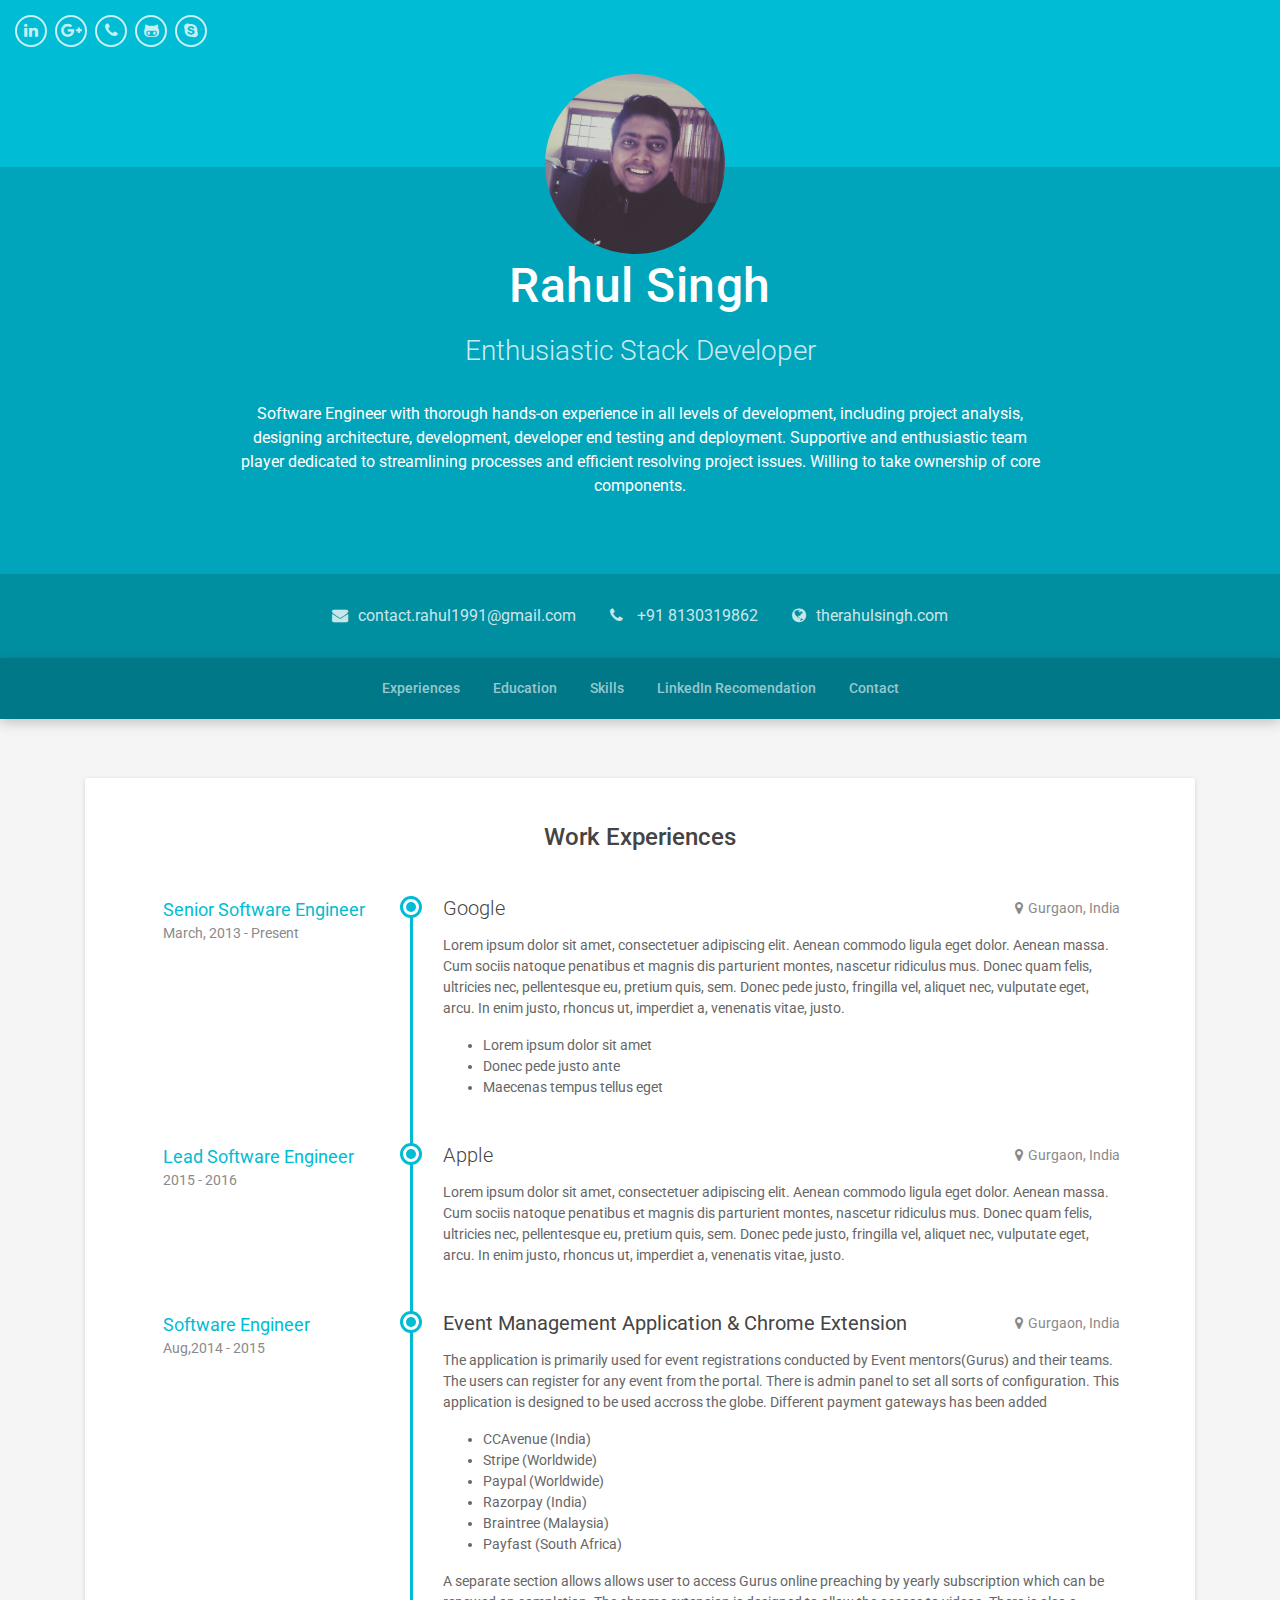
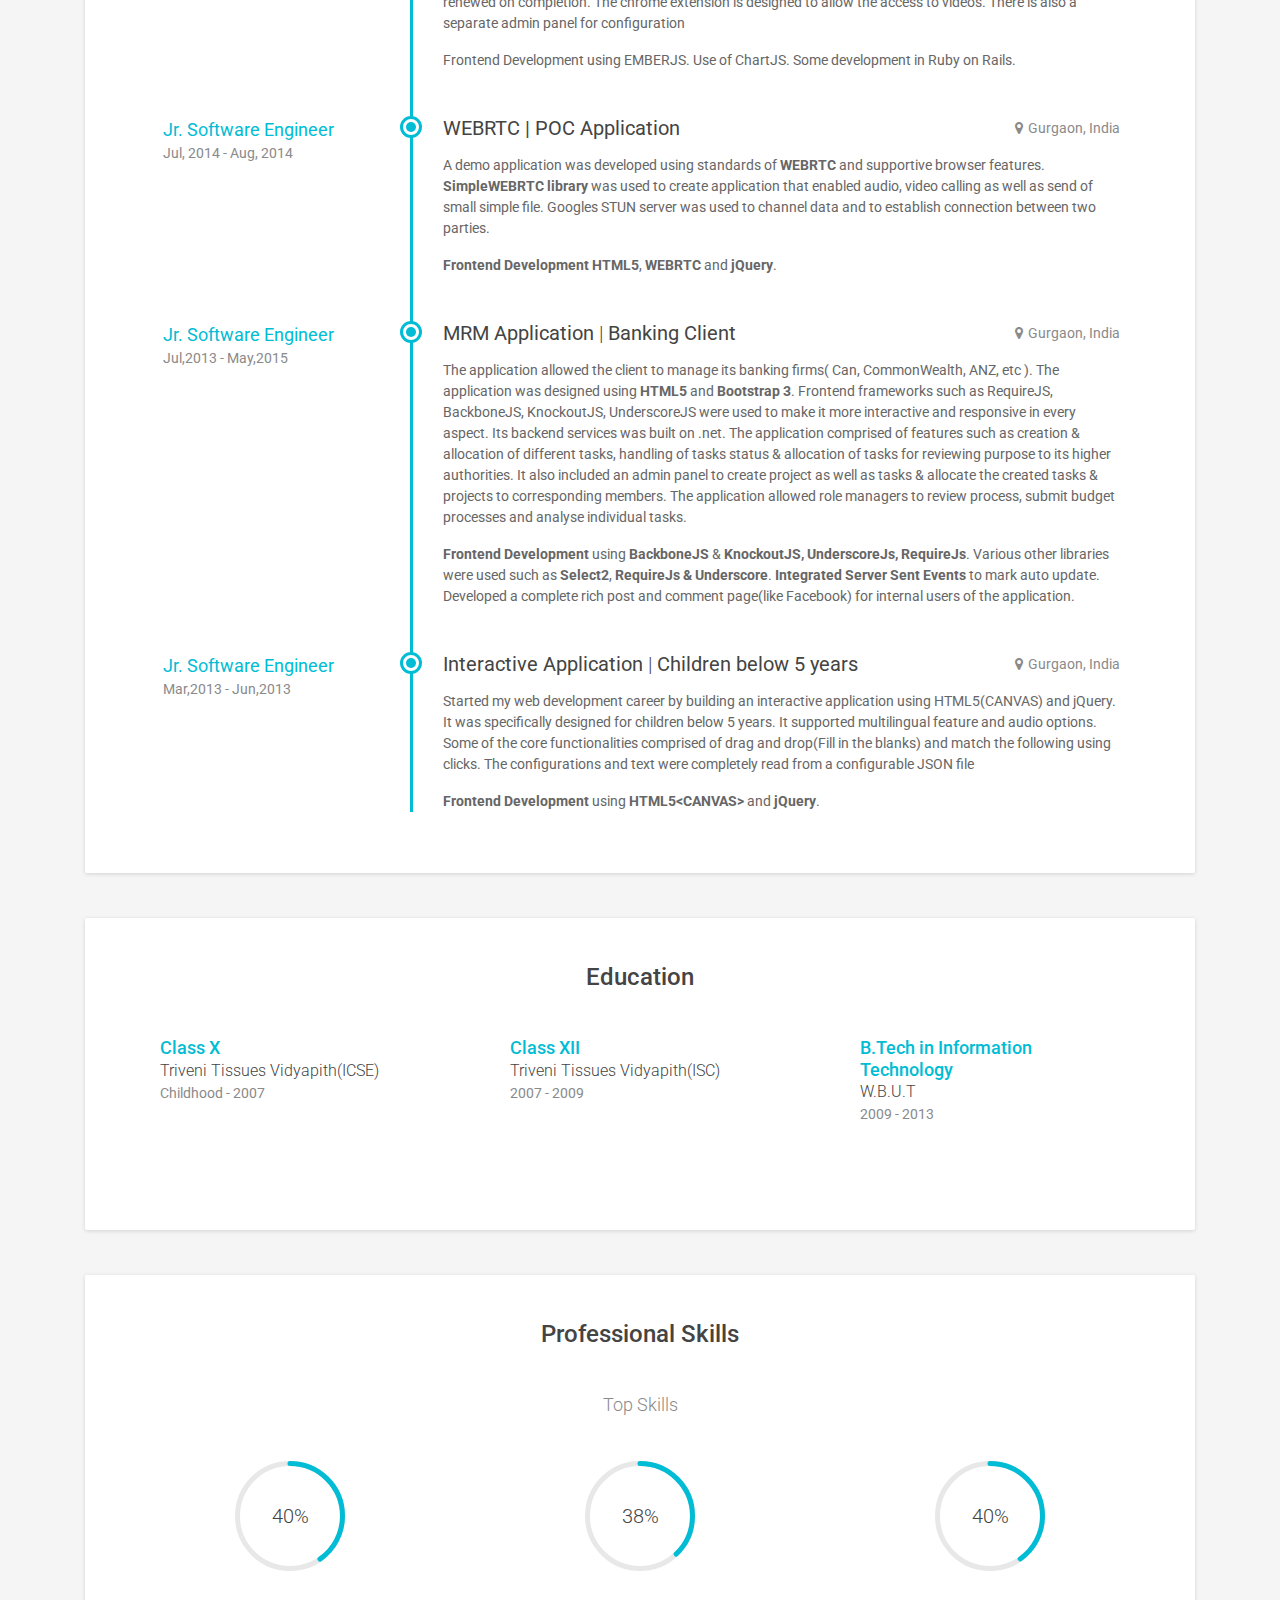
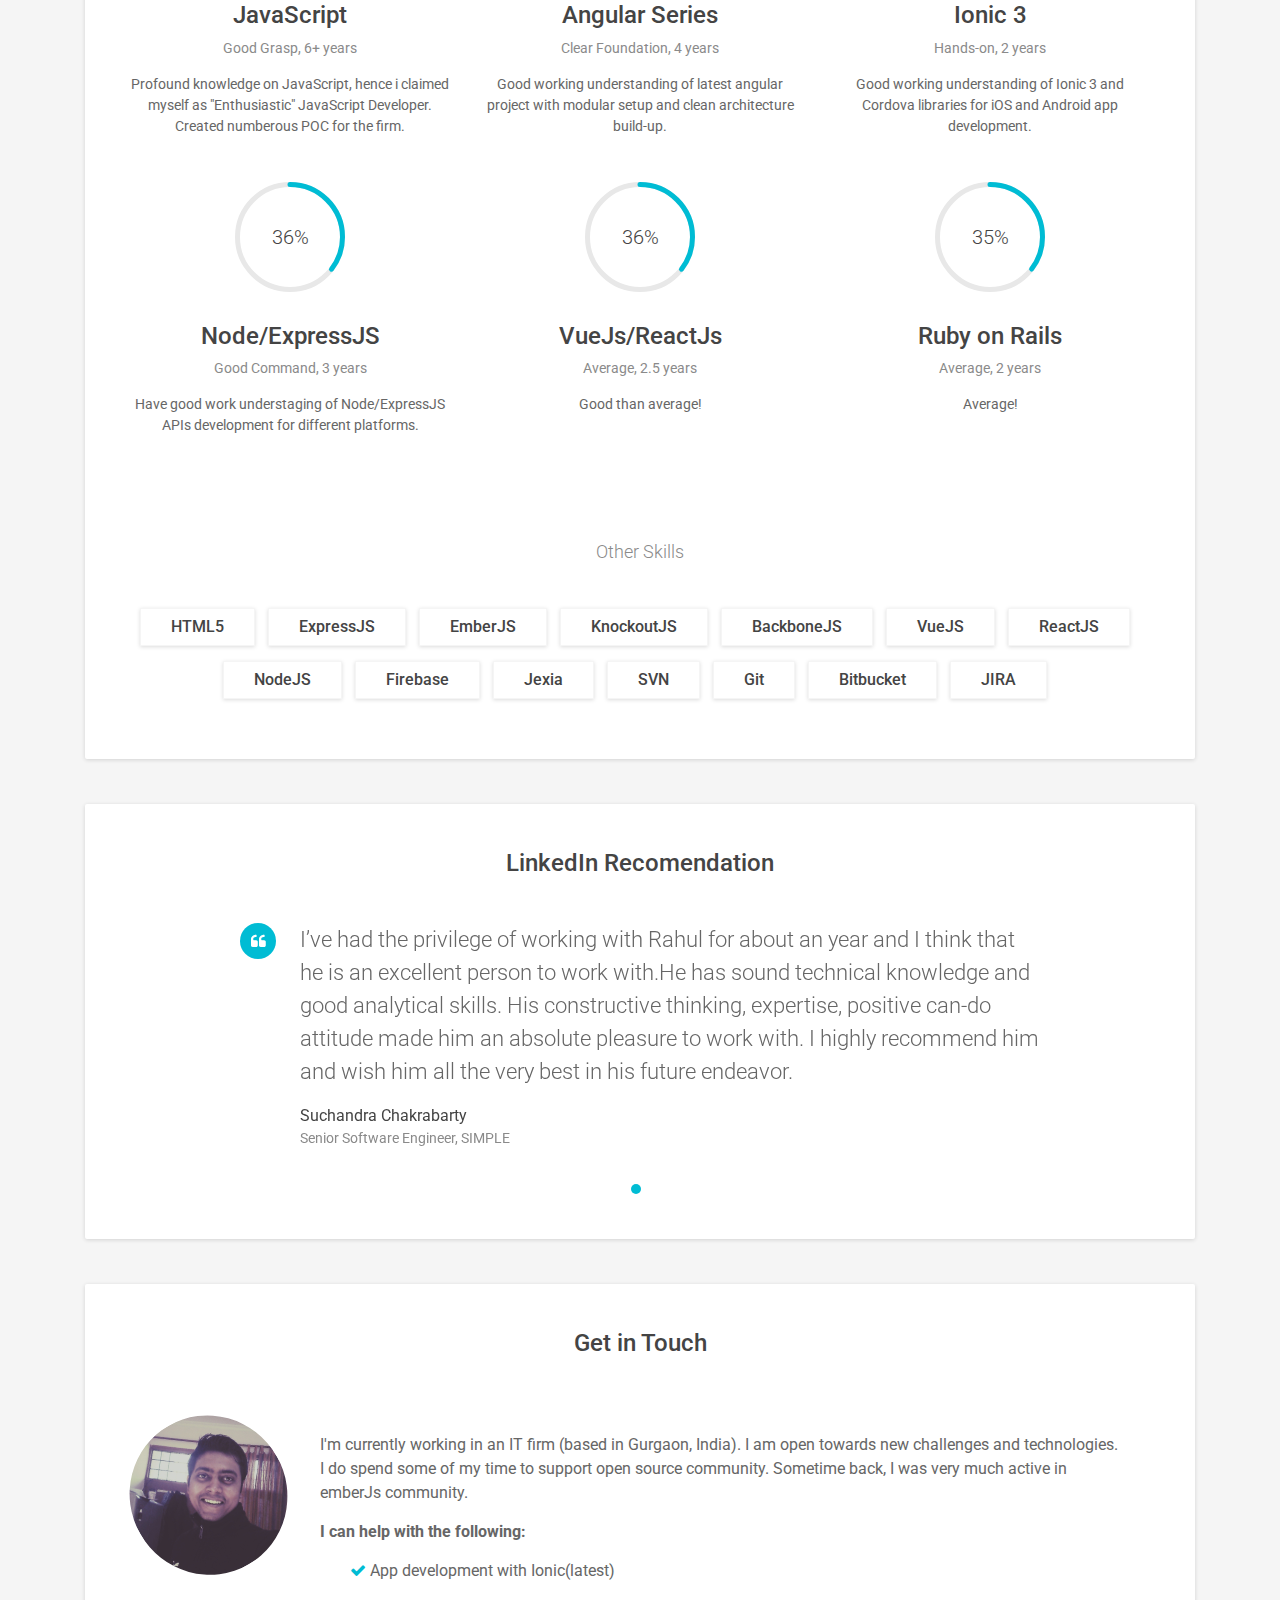
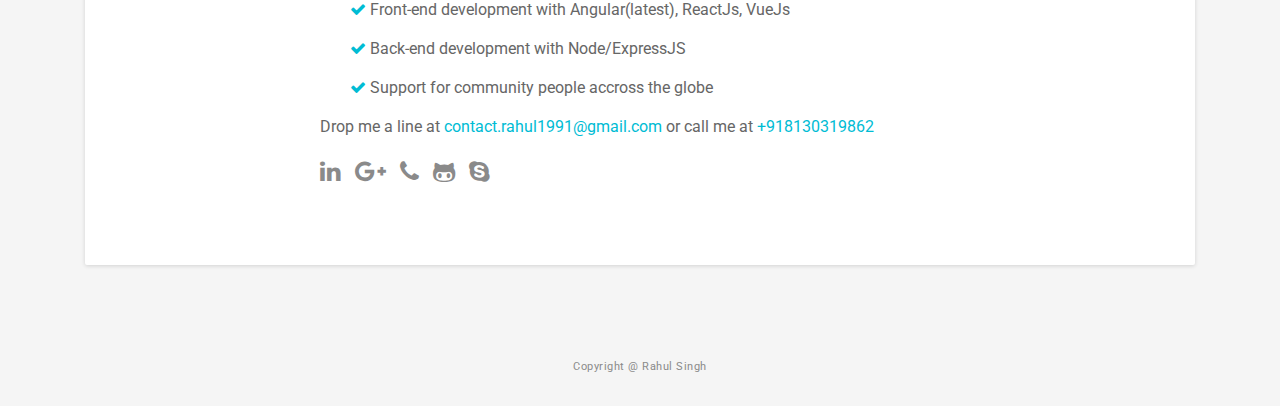
==== index.html @ 8151a581 "new changes added" ====
<!DOCTYPE html>
<html lang="en"> 
<head>
    <title>Rahul Singh</title>
    <!-- Meta -->
    <meta charset="utf-8">
    <meta http-equiv="X-UA-Compatible" content="IE=edge">
    <meta name="viewport" content="width=device-width, initial-scale=1.0">
    <meta name="description" content="Responsive Resume/CV／Portfolio">
    <meta name="author" content="Rahul Singh">    
    <link rel="shortcut icon" href="favicon.ico">  
    <link href='https://fonts.googleapis.com/css?family=Roboto:400,500,400italic,300italic,300,500italic,700,700italic,900,900italic' rel='stylesheet' type='text/css'>
    <!-- Global CSS -->
    <link rel="stylesheet" href="assets/plugins/bootstrap/css/bootstrap.min.css">   
    <!-- Plugins CSS -->
    <link rel="stylesheet" href="assets/plugins/font-awesome/css/font-awesome.css">
    <!-- Theme CSS -->  
    <link id="theme-style" rel="stylesheet" href="assets/css/styles.css">
    <!-- HTML5 shim and Respond.js for IE8 support of HTML5 elements and media queries -->
    <!--[if lt IE 9]>
      <script src="https://oss.maxcdn.com/html5shiv/3.7.2/html5shiv.min.js"></script>
      <script src="https://oss.maxcdn.com/respond/1.4.2/respond.min.js"></script>
    <![endif]-->
</head> 

<body>
    
    <header class="header">
        <div class="top-bar container-fluid">
            <div class="actions">
                <!-- <a class="btn d-none d-md-inline-block" href="mailto:contact.rahul1991@gmail.com"><i class="fa fa-paper-plane" aria-hidden="true"></i> Hire Me</a> -->
                <!-- <a class="btn" href="#"><i class="fa fa-download" aria-hidden="true"></i> Download My Resume</a> -->
            </div><!--//actions-->
            <ul class="social list-inline">
                <li class="list-inline-item"><a href="https://www.linkedin.com/in/rahulsingh91/" target="blank"><i class="fa fa-linkedin" aria-hidden="true"></i></a></li>
                <li class="list-inline-item"><a href="https://plus.google.com/u/0/111193004436765140328" target="blank"><i class="fa fa-google-plus" aria-hidden="true"></i></a></li>
                <li class="list-inline-item"><a href="tel:+918130319862" target="blank"><i class="fa fa-phone" aria-hidden="true"></i></a></li>
                <li class="list-inline-item"><a href="https://github.com/rahulsingh-js?tab=repositories" target="blank"><i class="fa fa-github-alt" aria-hidden="true"></i></a></li>
                <li class="list-inline-item"><a href="skype:contact.rahul1991?chat" target="blank"><i class="fa fa-skype" aria-hidden="true"></i></a></li>
            </ul><!--//social-->
        </div><!--//top-bar-->
        
        <div class="intro">
            <div class="container text-center">
                <img class="img-circle" src="assets/images/profile-image.png" alt="">
                <h1 class="name">Rahul Singh</h1>
                <div class="title">Enthusiastic Stack Developer</div>
                <div class="profile">
                    <p>Software Engineer with thorough hands-on experience in all levels of development, including project analysis, designing architecture, development, developer end testing and deployment. Supportive and enthusiastic team player dedicated to streamlining processes and efficient resolving project issues. Willing to take ownership of core components.</p>
                </div><!--//profile-->
            </div><!--//container-->
        </div><!--//intro-->
        
        <div class="contact-info">
            <div class="container text-center">
                <ul class="list-inline">
                    <li class="email list-inline-item"><i class="fa fa-envelope"></i><a href="mailto:contact.rahul1991@gmail.com">contact.rahul1991@gmail.com</a></li>
                    <li class="list-inline-item"><i class="fa fa-phone"></i> <a href="tel: 0123456789">+91 8130319862</a></li>
                    <li class="website list-inline-item"><i class="fa fa-globe"></i><a href="#" target="_blank">therahulsingh.com</a></li>
                </ul>
            </div><!--//container-->
        </div><!--//contact-info-->
        
        <div class="page-nav-space-holder d-none d-md-block">
            <div id="page-nav-wrapper" class="page-nav-wrapper text-center">
                <div class="container">
                    <ul id="page-nav" class="nav page-nav list-inline">
                        <li class="nav-item"><a class="scrollto nav-link" href="#experiences-section">Experiences</a></li>
                        <li class="nav-item"><a class="scrollto nav-link" href="#education-section">Education</a></li>
                        <li class="nav-item"><a class="scrollto nav-link" href="#skills-section">Skills</a></li>
                        <li class="nav-item"><a class="scrollto nav-link" href="#testimonials-section">LinkedIn Recomendation</a></li>
                        <li class="nav-item"><a class="scrollto nav-link" href="#contact-section">Contact</a></li>
                    </ul><!--//page-nav-->
                </div>
            </div><!--//page-nav-wrapper-->
        </div>
        
    </header><!--//header-->
    
    <div class="wrapper container">
        <section id="experiences-section" class="experiences-section section">
            <h2 class="section-title">Work Experiences</h2>
            <div class="timeline">
                <div class="item">
                    <div class="work-place">
                        <h3 class="place">Google</h3>
                        <div class="location"><i class="fa fa-map-marker" aria-hidden="true"></i>Gurgaon, India</div>
                    </div>
                    <div class="job-meta">
                        <div class="title">Senior Software Engineer</div>
                        <div class="time">March, 2013 - Present</div>
                    </div><!--//job-meta-->
                    <div class="job-desc">
                        <p>Lorem ipsum dolor sit amet, consectetuer adipiscing elit. Aenean commodo ligula eget dolor. Aenean massa. Cum sociis natoque penatibus et magnis dis parturient montes, nascetur ridiculus mus. Donec quam felis, ultricies nec, pellentesque eu, pretium quis, sem. Donec pede justo, fringilla vel, aliquet nec, vulputate eget, arcu. In enim justo, rhoncus ut, imperdiet a, venenatis vitae, justo.</p> 
                        <ul>
                            <li>Lorem ipsum dolor sit amet</li>
                            <li>Donec pede justo ante</li>
                            <li>Maecenas tempus tellus eget </li>
                        </ul>
                    </div><!--//job-desc-->
                </div><!--//item-->
                
                <div class="item">
                    <div class="work-place">
                        <h3 class="place">Apple</h3>
                        <div class="location"><i class="fa fa-map-marker" aria-hidden="true"></i>Gurgaon, India</div>
                    </div>
                    <div class="job-meta">
                        <div class="title">Lead Software Engineer</div>
                        <div class="time">2015 - 2016</div>
                    </div><!--//job-meta-->
                    <div class="job-desc">
                        <p>Lorem ipsum dolor sit amet, consectetuer adipiscing elit. Aenean commodo ligula eget dolor. Aenean massa. Cum sociis natoque penatibus et magnis dis parturient montes, nascetur ridiculus mus. Donec quam felis, ultricies nec, pellentesque eu, pretium quis, sem. Donec pede justo, fringilla vel, aliquet nec, vulputate eget, arcu. In enim justo, rhoncus ut, imperdiet a, venenatis vitae, justo.</p> 
                    </div><!--//job-desc-->
                </div><!--//item-->
                
                <div class="item">
                    <div class="work-place">
                        <h3 class="place"><strong>Event Management Application & Chrome Extension</strong></h3>
                        <div class="location"><i class="fa fa-map-marker" aria-hidden="true"></i>Gurgaon, India</div>
                    </div>
                    <div class="job-meta">
                        <div class="title">Software Engineer</div>
                        <div class="time">Aug,2014 - 2015</div>
                    </div><!--//job-meta-->
                    <div class="job-desc">
                        <p>The application is primarily used for event registrations conducted by Event mentors(Gurus) and their teams. The users can register for any event from the portal. There is admin panel to set all sorts of configuration. This application is designed to be used accross the globe. Different payment gateways has been added</p>
                        <ul>
                            <li>CCAvenue (India)</li>
                            <li>Stripe (Worldwide)</li>
                            <li>Paypal (Worldwide)</li>
                            <li>Razorpay (India)</li>
                            <li>Braintree (Malaysia)</li>
                            <li>Payfast (South Africa)</li>
                        </ul>
                        <p>A separate section allows allows user to access Gurus online preaching by yearly subscription which can be renewed on completion. The chrome extension is designed to allow the access to videos. There is also a separate admin panel for configuration</p>
                        <p>Frontend Development using  EMBERJS. Use of ChartJS. Some development in Ruby on Rails.</p> 
                    </div><!--//job-desc-->
                </div><!--//item-->

                <div class="item">
                    <div class="work-place">
                        <h3 class="place"><strong>WEBRTC | POC Application</strong></h3>
                        <div class="location"><i class="fa fa-map-marker" aria-hidden="true"></i>Gurgaon, India</div>
                    </div>
                    <div class="job-meta">
                        <div class="title">Jr. Software Engineer</div>
                        <div class="time">Jul, 2014 - Aug, 2014</div>
                    </div><!--//job-meta-->
                    <div class="job-desc">
                        <p>A demo application was developed using standards of <strong>WEBRTC</strong> and supportive browser features. <strong>SimpleWEBRTC library</strong> was used to create application that enabled audio, video calling as well as send of small simple file. Googles STUN server was used to channel data and to establish connection between two parties.</p>
<p><strong>Frontend Development</strong> <strong>HTML5</strong>, <strong>WEBRTC</strong> and <strong>jQuery</strong>. </p> 
                    </div><!--//job-desc-->
                </div><!--//item-->

                <div class="item">
                    <div class="work-place">
                        <h3 class="place"><strong>MRM Application</strong> | <strong>Banking Client</strong></h3>
                        <div class="location"><i class="fa fa-map-marker" aria-hidden="true"></i>Gurgaon, India</div>
                    </div>
                    <div class="job-meta">
                        <div class="title">Jr. Software Engineer</div>
                        <div class="time">Jul,2013 - May,2015</div>
                    </div><!--//job-meta-->
                    <div class="job-desc">
                        <p>The application allowed the client to manage its banking firms( Can, CommonWealth, ANZ, etc ). The application was designed using <strong>HTML5</strong> and <strong>Bootstrap 3</strong>. Frontend frameworks such as RequireJS, BackboneJS, KnockoutJS, UnderscoreJS were used to make it more interactive and responsive in every aspect. Its backend services was built on .net. The application comprised of features such as creation & allocation of different tasks, handling of tasks status & allocation of tasks for reviewing purpose to its higher authorities. It also included an admin panel to create project as well as tasks & allocate the created tasks & projects to corresponding members. The application allowed role managers to review process, submit budget processes and analyse individual tasks.</p>
                        <p><strong>Frontend Development</strong> using <strong>BackboneJS</strong> &amp; <strong>KnockoutJS, UnderscoreJs, RequireJs</strong>. Various other libraries were used such as <strong>Select2</strong>, <strong>RequireJs & Underscore</strong>. <strong>Integrated Server Sent Events</strong> to mark auto update. Developed a complete rich post and comment page(like Facebook) for internal users of the application.</p> 
                    </div><!--//job-desc-->
                </div><!--//item-->
                
                <div class="item">
                    <div class="work-place">
                        <h3 class="place"><strong>Interactive Application</strong> | <strong>Children below 5 years</strong></h3>
                        <div class="location"><i class="fa fa-map-marker" aria-hidden="true"></i>Gurgaon, India</div>
                    </div>
                    <div class="job-meta">
                        <div class="title">Jr. Software Engineer</div>
                        <div class="time">Mar,2013 - Jun,2013</div>
                    </div><!--//job-meta-->
                    <div class="job-desc">
                        <p>Started my web development career by building an interactive application using HTML5(CANVAS) and jQuery. It was specifically designed for children below 5 years. It supported multilingual feature and audio options. Some of the core functionalities comprised of drag and drop(Fill in the blanks) and match the following using clicks. The configurations and text were completely read from a configurable JSON file</p> 
                        <p><strong>Frontend Development</strong> using <strong>HTML5&ltCANVAS&gt</strong> and <strong>jQuery</strong>. </p> 
                    </div><!--//job-desc-->
                </div><!--//item-->
                
            </div><!--//timeline-->
            
        </section><!--//section-->
        
        <section id="education-section" class="education-section section">
            <h2 class="section-title">Education</h2>
            <div class="row">
                <div class="item col-12 col-md-4">
                    <div class="item-inner">
                        <h3 class="degree">Class X</h3>
                        <div class="education-body">
                            Triveni Tissues Vidyapith(ICSE)
                        </div><!--//education-body-->
                        <div class="time">Childhood - 2007</div>
                        <!-- <div class="desc">
                            Lorem ipsum dolor sit amet, consectetuer adipiscing elit. Aenean commodo ligula eget dolor. Aenean massa. Cum sociis natoque penatibus et magnis dis parturient 
                        </div> -->
                    </div><!--//item-inner-->
                </div><!--//item-->
                <div class="item col-12 col-md-4">
                    <div class="item-inner">
                        <h3 class="degree">Class XII</h3>
                        <div class="education-body">
                            Triveni Tissues Vidyapith(ISC)
                        </div><!--//education-body-->
                        <div class="time">2007 - 2009</div>
                        <!-- <div class="desc">
                            Lorem ipsum dolor sit amet, consectetuer adipiscing elit. Aenean commodo ligula eget dolor. Aenean massa. Cum sociis natoque penatibus et magnis dis parturient 
                        </div> -->
                    </div><!--//item-inner-->
                </div><!--//item-->
                <div class="item col-12 col-md-4">
                    <div class="item-inner">
                        <h3 class="degree">B.Tech in Information Technology</h3>
                        <div class="education-body">
                            W.B.U.T
                        </div><!--//education-body-->
                        <div class="time">2009 - 2013</div>
                        <!-- <div class="desc">
                            Lorem ipsum dolor sit amet, consectetuer adipiscing elit. Aenean commodo ligula eget dolor. Aenean massa. Cum sociis natoque penatibus et magnis dis parturient 
                        </div> -->
                    </div><!--//item-inner-->
                </div><!--//item-->
                
            </div><!--//row-->
        </section><!--//section-->
        
        
        <section id="skills-section" class="skills-section section text-center">
            <h2 class="section-title">Professional Skills</h2>
            <div class="top-skills">
                <h3 class="subtitle">Top Skills</h3>
                <div class="row">
                    <div class="item col-12 col-md-4">
                        <div class="item-inner">
                            <div class="chart-easy-pie text-center">
                                <div class="chart-theme-1 chart" data-percent="85"><span>90</span>%</div>
                            </div>
                            <h4 class="skill-name">JavaScript</h4>
                            <div class="level">Good Grasp, 6+ years</div>
                            <div class="desc">
                                Profound knowledge on JavaScript, hence i claimed myself as "Enthusiastic" JavaScript Developer. Created numberous POC for the firm.   
                            </div>
                        </div><!--//item-inner-->
                    </div><!--//item-->
                    <div class="item col-12 col-md-4">
                        <div class="item-inner">
                            <div class="chart-easy-pie text-center">
                                <div class="chart-theme-1 chart" data-percent="80"><span>80</span>%</div>
                            </div>
                            <h4 class="skill-name">Angular Series</h4>
                            <div class="level">Clear Foundation, 4 years</div>
                            <div class="desc">
                                Good working understanding of latest angular project with modular setup and clean architecture build-up.
                            </div>
                        </div><!--//item-inner-->
                    </div><!--//item-->
                    <div class="item col-12 col-md-4">
                        <div class="item-inner">
                            <div class="chart-easy-pie text-center">
                                <div class="chart-theme-1 chart" data-percent="85"><span>85</span>%</div>
                            </div>
                            <h4 class="skill-name">Ionic 3</h4>
                            <div class="level">Hands-on, 2 years</div>
                            <div class="desc">
                                Good working understanding of Ionic 3 and Cordova libraries for iOS and Android app development.
                            </div>
                        </div><!--//item-inner-->
                    </div><!--//item-->
                </div><!--//row-->
                <div class="row">
                    <div class="item col-12 col-md-4">
                        <div class="item-inner">
                            <div class="chart-easy-pie text-center">
                                <div class="chart-theme-1 chart" data-percent="75"><span>75</span>%</div>
                            </div>
                            <h4 class="skill-name">Node/ExpressJS</h4>
                            <div class="level">Good Command, 3 years</div>
                            <div class="desc">
                                Have good work understaging of Node/ExpressJS APIs development for different platforms.
                            </div>
                        </div><!--//item-inner-->
                    </div><!--//item-->
                    <div class="item col-12 col-md-4">
                        <div class="item-inner">
                            <div class="chart-easy-pie text-center">
                                <div class="chart-theme-1 chart" data-percent="75"><span>75</span>%</div>
                            </div>
                            <h4 class="skill-name">VueJs/ReactJs</h4>
                            <div class="level">Average, 2.5 years</div>
                            <div class="desc">
                                Good than average!  
                            </div>
                        </div><!--//item-inner-->
                    </div><!--//item-->
                    <div class="item col-12 col-md-4">
                        <div class="item-inner">
                            <div class="chart-easy-pie text-center">
                                <div class="chart-theme-1 chart" data-percent="75"><span>60</span>%</div>
                            </div>
                            <h4 class="skill-name">Ruby on Rails</h4>
                            <div class="level">Average, 2 years</div>
                            <div class="desc">
                                Average!  
                            </div>
                        </div><!--//item-inner-->
                    </div><!--//item-->
                </div><!--//row-->
            </div><!--//top-skills-->
            
            <div class="other-skills">
                <h3 class="subtitle">Other Skills</h3>
                <div class="misc-skills">
                    <span class="skill-tag">HTML5</span>
                    <span class="skill-tag">ExpressJS</span>
                    <span class="skill-tag">EmberJS</span>
                    <span class="skill-tag">KnockoutJS</span>
                    <span class="skill-tag">BackboneJS</span>
                    <span class="skill-tag">VueJS</span>
                    <span class="skill-tag">ReactJS</span>
                    <br>
                    <span class="skill-tag">NodeJS</span>
                    <span class="skill-tag">Firebase</span>
                    <span class="skill-tag">Jexia</span>
                    <span class="skill-tag">SVN</span>
                    <span class="skill-tag">Git</span>
                    <span class="skill-tag">Bitbucket</span>
                    <span class="skill-tag">JIRA</span>
                </div>
            </div><!--//other-skills-->
            
        </section><!--//skills-section-->
        
        <section id="testimonials-section" class="testimonials-section section">
            <h2 class="section-title">LinkedIn Recomendation</h2>
            
            <div id="testimonials-carousel" class="testimonials-carousel carousel slide" data-interval="8000">
                
                <!-- Indicators -->
                <ol class="carousel-indicators">
                    <li data-target="#testimonials-carousel" data-slide-to="0" class="active"></li>
                    <!-- <li data-target="#testimonials-carousel" data-slide-to="1"></li>
                    <li data-target="#testimonials-carousel" data-slide-to="2"></li> -->
                </ol>
                
                <!-- Wrapper for slides -->
                <div class="carousel-inner">
                    <div class="item carousel-item active">
                        <blockquote class="quote">      
                            <i class="fa fa-quote-left"></i>                            
                            <p>I’ve had the privilege of working with Rahul for about an year and I think that he is an excellent person to work with.He has sound technical knowledge and good analytical skills.
                                His constructive thinking, expertise, positive can-do attitude made him an absolute pleasure to work with.
                                I highly recommend him and wish him all the very best in his future endeavor.</p>
                        </blockquote>    
                        <div class="source">
                            <div class="name">Suchandra Chakrabarty</div>
                            <div class="position">Senior Software Engineer, SIMPLE</div>
                        </div><!--//source-->   
                                                       
                    </div><!--//item-->
                    <div class="item carousel-item">
                        <blockquote class="quote">
                            <p><i class="fa fa-quote-left"></i>
                            Sed massa leo, aliquet non velit eu, volutpat vulputate odio. Interdum et malesuada fames ac ante ipsum primis in faucibus. Suspendisse porttitor metus eros, ut fringilla nulla auctor a.</p>
                            
                        </blockquote>
                        <div class="source">
                            <div class="name">Christina Jensen</div>
                            <div class="position">Senior Developer, Twitter</div>
                        </div><!--//source-->   
               
                    </div><!--//item-->
                    <div class="item carousel-item">
                        <blockquote class="quote">
                            <p><i class="fa fa-quote-left"></i>
                            Lorem ipsum dolor sit amet, consectetuer adipiscing elit. Aenean commodo ligula eget dolor. Aenean massa. Cum sociis natoque penatibus et magnis dis parturient montes</p>
                        </blockquote>       
                        <div class="source">
                            <div class="name">Austin Ward</div>
                            <div class="position">CEO, Startup Hub</div>
                        </div><!--//source-->          
                    </div><!--//item-->
                    
                </div><!--//carousel-inner-->
            </div><!--//testimonials-carousel-->
            
        </section><!--//section-->
        
        <section id="contact-section" class="contact-section section">
            <h2 class="section-title">Get in Touch</h2>
            <div class="intro">
                <img class="d-none d-md-block img-circle1" src="assets/images/profile-image.png" alt="">
                <div class="dialog">
                    <p>I'm currently working in an IT firm (based in Gurgaon, India). I am open towards new challenges and technologies. I do spend some of my time to support open source community. Sometime back, I was very much active in emberJs community. </p>
                    <p><strong>I can help with the following:</strong></p>
                    <ul class="list-unstyled service-list">
                        <li><i class="fa fa-check" aria-hidden="true"></i> App development with Ionic(latest)</li>
                        <li><i class="fa fa-check" aria-hidden="true"></i> Front-end development with Angular(latest), ReactJs, VueJs </li>
                        <li><i class="fa fa-check" aria-hidden="true"></i> Back-end development with Node/ExpressJS</li>
                        <li><i class="fa fa-check" aria-hidden="true"></i> Support for community people accross the globe</li>
                    </ul>
                    <p>Drop me a line at <a href="mailto:contact.rahul1991@gmail.com">contact.rahul1991@gmail.com</a> or call me at <a href="tel:+918130319862">+918130319862</a></p>
                    <ul class="social list-inline">
                        <li class="list-inline-item"><a href="https://www.linkedin.com/in/rahulsingh91/" target="blank"><i class="fa fa-linkedin" aria-hidden="true"></i></a></li>
                        <li class="list-inline-item"><a href="https://plus.google.com/u/0/111193004436765140328" target="blank"><i class="fa fa-google-plus" aria-hidden="true"></i></a></li>
                        <li class="list-inline-item"><a href="tel:+918130319862" target="blank"><i class="fa fa-phone" aria-hidden="true"></i></a></li>
                        <li class="list-inline-item"><a href="https://github.com/rahulsingh-js?tab=repositories" target="blank"><i class="fa fa-github-alt" aria-hidden="true"></i></a></li>
                        <li class="list-inline-item"><a href="skype:contact.rahul1991?chat" target="blank"><i class="fa fa-skype" aria-hidden="true"></i></a></li>
                    </ul><!--//social-->
                </div><!--//diaplog-->
            </div><!--//intro-->

        </section><!--//section-->
        
    </div><!--//wrapper-->
    
    <footer class="footer text-center">
        <div class="container">
            <small class="copyright">Copyright @ <a href="#" target="_blank">Rahul Singh</a></small>
        </div>
    </footer>
    
    <!-- Javascript -->          
    <script type="text/javascript" src="assets/plugins/jquery-3.2.1.min.js"></script>
    <script type="text/javascript" src="assets/plugins/popper.min.js"></script> 
    <script type="text/javascript" src="assets/plugins/bootstrap/js/bootstrap.min.js"></script>  
    <script type="text/javascript" src="assets/plugins/back-to-top.js"></script>
    <script type="text/javascript" src="assets/plugins/jquery-scrollTo/jquery.scrollTo.min.js"></script> 
    <script type="text/javascript" src="assets/plugins/easy-pie-chart/dist/jquery.easypiechart.min.js"></script>
    <script type="text/javascript" src="assets/plugins/imagesloaded.pkgd.min.js"></script> 
    <script type="text/javascript" src="assets/plugins/isotope.pkgd.min.js"></script>  

    <!-- custom js -->
    <script type="text/javascript" src="assets/js/main.js"></script>
    
    <!-- Style Switcher (REMOVE ON YOUR PRODUCTION SITE) -->
    <script src="assets/js/demo/style-switcher.js"></script>     
</body>
</html>
---- assets/css/styles.css ----
/*   
 * Template Name: Sphere - Responsive website template for CV/Resume/Portfolio
 * Version: 2.0
 * Author: Xiaoying Riley at 3rd Wave Media
 * Website: http://themes.3rdwavemedia.com/
 * Twitter: @3rdwave_themes
*/
/* ======= Base ======= */
body {
  font-family: 'Roboto', sans-serif;
  color: #666;
  background: #f5f5f5;
  font-size: 14px;
  -webkit-font-smoothing: antialiased;
  -moz-osx-font-smoothing: grayscale;
  color: #444;
  overflow-x: hidden;
  position: relative;
}
h1,
h2,
h3,
h4,
h5,
h6 {
  font-weight: 500;
}
a {
  color: #00BCD4;
  -webkit-transition: all 0.4s ease-in-out;
  -moz-transition: all 0.4s ease-in-out;
  -ms-transition: all 0.4s ease-in-out;
  -o-transition: all 0.4s ease-in-out;
}
a:hover {
  text-decoration: underline;
  color: #007888;
}
a:focus {
  text-decoration: none;
}
p {
  line-height: 1.5;
}
.btn,
a.btn {
  background: #008fa1;
  color: #fff;
  padding: 8px 15px;
  -webkit-border-radius: 2px;
  -moz-border-radius: 2px;
  -ms-border-radius: 2px;
  -o-border-radius: 2px;
  border-radius: 2px;
  -moz-background-clip: padding;
  -webkit-background-clip: padding-box;
  background-clip: padding-box;
  -webkit-box-shadow: 0 2px 4px 0 rgba(0, 0, 0, 0.4);
  -moz-box-shadow: 0 2px 4px 0 rgba(0, 0, 0, 0.4);
  box-shadow: 0 2px 4px 0 rgba(0, 0, 0, 0.4);
  text-transform: uppercase;
  font-weight: 500;
  font-size: 14px;
}
.btn:hover,
a.btn:hover {
  color: #fff;
  background: #00a5bb;
}
#topcontrol {
  -webkit-transition: all 0.4s ease-in-out;
  -moz-transition: all 0.4s ease-in-out;
  -ms-transition: all 0.4s ease-in-out;
  -o-transition: all 0.4s ease-in-out;
  background: #008fa1;
  color: #fff;
  text-align: center;
  display: inline-block;
  z-index: 30;
  width: 36px;
  height: 36px;
  -webkit-border-radius: 50%;
  -moz-border-radius: 50%;
  -ms-border-radius: 50%;
  -o-border-radius: 50%;
  border-radius: 50%;
  -moz-background-clip: padding;
  -webkit-background-clip: padding-box;
  background-clip: padding-box;
  -webkit-box-shadow: 0 6px 10px 0 rgba(0, 0, 0, 0.3);
  -moz-box-shadow: 0 6px 10px 0 rgba(0, 0, 0, 0.3);
  box-shadow: 0 6px 10px 0 rgba(0, 0, 0, 0.3);
}
#topcontrol:hover {
  background: #007888;
  color: #fff;
}
#topcontrol .fa {
  position: relative;
  top: 3px;
  font-size: 25px;
  font-weight: normal;
}
.header {
  background: #00BCD4;
  color: #fff;
}
.header a {
  color: #fff;
}
.header .top-bar {
  position: relative;
  padding-top: 15px;
  padding-bottom: 120px;
}
.header .social {
  margin-bottom: 0;
}
.header .social a {
  color: rgba(255, 255, 255, 0.8);
  display: inline-block;
  text-align: center;
  width: 32px;
  height: 32px;
  -webkit-border-radius: 50%;
  -moz-border-radius: 50%;
  -ms-border-radius: 50%;
  -o-border-radius: 50%;
  border-radius: 50%;
  -moz-background-clip: padding;
  -webkit-background-clip: padding-box;
  background-clip: padding-box;
  padding-top: 2px;
  font-size: 16px;
  border: 2px solid rgba(255, 255, 255, 0.8);
}
.header .social a:hover {
  color: #fff;
  border-color: #fff;
}
.header .actions {
  position: absolute;
  right: 15px;
  top: 15px;
}
.header .actions .fa {
  margin-right: 5px;
}
.header .actions a {
  margin-right: 10px;
  color: #fff;
}
.header .actions a:last-child {
  margin-right: 0;
}

.header .name {
  font-size: 48px;
  margin-bottom: 15px;
  letter-spacing: 0.5px;
}
.header .title {
  font-size: 28px;
  font-weight: 300;
  color: rgba(255, 255, 255, 0.8);
  margin-bottom: 30px;
}
.header .intro {
  background: #00a5bb;
  padding-top: 90px;
  padding-bottom: 60px;
  position: relative;
  font-size: 16px;
}
.header .profile {
  max-width: 800px;
  margin: 0 auto;
}
.header .contact-info {
  background: #008fa1;
  padding-top: 30px;
  padding-bottom: 30px;
  font-size: 16px;
}
.header .contact-info ul {
  margin-bottom: 0;
}
.header .contact-info li {
  margin-right: 30px;
  color: rgba(255, 255, 255, 0.8);
}
.header .contact-info li a {
  color: rgba(255, 255, 255, 0.8);
}
.header .contact-info li a:hover {
  color: #fff;
}
.header .contact-info li:last-child {
  margin-right: 0;
}
.header .contact-info li .fa {
  margin-right: 10px;
}
/* Page Nav */
.page-nav-space-holder {
  height: 60px;
  position: relative;
}
.page-nav-wrapper {
  background: #007888;
  padding-top: 20px;
  padding-bottom: 20px;
  position: absolute;
  width: 100%;
  left: 0;
  -webkit-box-shadow: 0 4px 12px rgba(0, 0, 0, 0.2);
  -moz-box-shadow: 0 4px 12px rgba(0, 0, 0, 0.2);
  box-shadow: 0 4px 12px rgba(0, 0, 0, 0.2);
}
.page-nav-wrapper.fixed {
  position: fixed;
  top: 0;
  left: 0;
  width: 100%;
  z-index: 100;
  background: #00BCD4;
}
.page-nav-wrapper a {
  color: rgba(255, 255, 255, 0.6);
  text-decoration: none;
  font-weight: 500;
}
.page-nav-wrapper .page-nav {
  margin: 0 auto;
  display: inline-block;
}
.page-nav-wrapper .page-nav li {
  margin-right: 30px;
  display: inline-block;
  background: none;
}
.page-nav-wrapper .page-nav li:hover,
.page-nav-wrapper .page-nav li:active {
  background: none;
}
.page-nav-wrapper .page-nav li a {
  color: rgba(255, 255, 255, 0.6);
  padding: inherit;
}
.page-nav-wrapper .page-nav li a:hover {
  color: #fff;
}
.page-nav-wrapper .page-nav li a:hover,
.page-nav-wrapper .page-nav li a:active,
.page-nav-wrapper .page-nav li a:focus {
  background: none;
}
.page-nav-wrapper .page-nav li a.active {
  color: #fff;
  background: none;
}
.page-nav-wrapper .page-nav li:last-child {
  margin-right: 0;
}
.wrapper {
  padding-top: 60px;
  padding-bottom: 60px;
}
.section {
  -webkit-box-shadow: 0 1px 4px 0 rgba(0, 0, 0, 0.14);
  -moz-box-shadow: 0 1px 4px 0 rgba(0, 0, 0, 0.14);
  box-shadow: 0 1px 4px 0 rgba(0, 0, 0, 0.14);
  padding: 45px;
  background: #fff;
  margin-bottom: 45px;
  -webkit-border-radius: 2px;
  -moz-border-radius: 2px;
  -ms-border-radius: 2px;
  -o-border-radius: 2px;
  border-radius: 2px;
  -moz-background-clip: padding;
  -webkit-background-clip: padding-box;
  background-clip: padding-box;
}
.section:last-child {
  margin-bottom: 0;
}
.section-title {
  margin-top: 0;
  margin-bottom: 45px;
  font-size: 24px;
  text-align: center;
}
.timeline {
  border-left: 3px solid #00BCD4;
  border-bottom-right-radius: 2px;
  border-top-right-radius: 2px;
  position: relative;
  padding: 0 30px;
  margin-left: 280px;
}
.timeline .item {
  position: relative;
  margin-bottom: 45px;
}
.img-circle{
  transform: rotate(330deg);
  height: 180px;
  width: 180px;
  position: absolute;
  top: -93px;
  margin-left: -95px;
  left: 50%;
  border-radius: 50%;
}
.contact-section .img-circle1{
  float:left;
  transform: rotate(330deg);
  height: 160px;
  width: 160;
  position: absolute;
  top: 12px;
  left:0%;
  border-radius: 50%;
}
.timeline .item:last-child {
  margin-bottom: 0;
}
.timeline .item:before {
  content: "";
  position: absolute;
  left: -43px;
  top: 0;
  display: inline-block;
  width: 22px;
  height: 22px;
  -webkit-border-radius: 50%;
  -moz-border-radius: 50%;
  -ms-border-radius: 50%;
  -o-border-radius: 50%;
  border-radius: 50%;
  -moz-background-clip: padding;
  -webkit-background-clip: padding-box;
  background-clip: padding-box;
  background: #fff;
  border: 3px solid #00BCD4;
}
.timeline .item:after {
  content: "";
  position: absolute;
  left: -37px;
  top: 6px;
  display: inline-block;
  width: 10px;
  height: 10px;
  -webkit-border-radius: 50%;
  -moz-border-radius: 50%;
  -ms-border-radius: 50%;
  -o-border-radius: 50%;
  border-radius: 50%;
  -moz-background-clip: padding;
  -webkit-background-clip: padding-box;
  background-clip: padding-box;
  background: #00BCD4;
  z-index: 10;
}
.timeline .work-place {
  position: relative;
}
.timeline .location {
  position: absolute;
  right: 0;
  top: 2px;
  color: #8a8a8a;
}
.timeline .location .fa {
  margin-right: 5px;
}
.timeline .place {
  margin-top: 0;
  margin-bottom: 15px;
  font-size: 20px;
  font-weight: 300;
}
.timeline .job-meta {
  position: absolute;
  left: -280px;
  top: 0;
}
.timeline .job-meta .title {
  font-size: 18px;
  color: #00BCD4;
}
.timeline .job-meta .time {
  color: #8a8a8a;
}
.timeline .job-desc {
  color: #666;
}
.education-section .item {
  margin-bottom: 45px;
}
.education-section .item-inner {
  padding: 0 30px;
}
.education-section .degree {
  font-size: 18px;
  color: #00BCD4;
  margin-top: 0;
  margin-bottom: 0px;
}
.education-section .education-body {
  font-weight: 500;
  margin-bottom: 0px;
  font-size: 16px;
  font-weight: 300;
}
.education-section .time {
  color: #8a8a8a;
  margin-bottom: 15px;
}
.education-section .desc {
  color: #666;
}
.skills-section .subtitle {
  font-size: 18px;
  color: #8a8a8a;
  margin-top: 0;
  margin-bottom: 45px;
  font-weight: 300;
}
.skills-section .top-skills {
  margin-bottom: 60px;
}
.skills-section .top-skills .item {
  margin-bottom: 45px;
}
.skills-section .level {
  color: #8a8a8a;
  margin-bottom: 15px;
}
.skills-section .desc {
  color: #666;
}
.skills-section .skill-tag {
  -webkit-box-shadow: 0 1px 4px 0 rgba(0, 0, 0, 0.14);
  -moz-box-shadow: 0 1px 4px 0 rgba(0, 0, 0, 0.14);
  box-shadow: 0 1px 4px 0 rgba(0, 0, 0, 0.14);
  padding: 6px 30px;
  display: inline-block;
  margin-right: 10px;
  border: 1px solid #f5f5f5;
  font-weight: 500;
  margin-bottom: 15px;
  font-size: 16px;
}
.chart-easy-pie {
  positon: relative;
}
.chart {
  width: 110px;
  height: 110px;
  vertical-align: middle;
  position: relative;
  margin: 0 auto;
  text-align: center;
  font-size: 20px;
  font-weight: 300;
  margin-bottom: 30px;
}
.chart span {
  line-height: 110px;
}
.chart canvas {
  position: absolute;
  left: 0;
  top: 0;
}
.testimonials-section .testimonials-carousel {
  max-width: 800px;
  margin: 0 auto;
}
.testimonials-section .item {
  padding-left: 60px;
  margin-bottom: 45px;
}
.testimonials-section .quote {
  border-left: none;
  padding: 0;
  font-size: 22px;
  color: #666;
  font-weight: 300;
  position: relative;
}
.testimonials-section .source .name {
  font-size: 16px;
}
.testimonials-section .source .position {
  color: #8a8a8a;
}
.testimonials-section .fa-quote-left {
  position: absolute;
  left: -60px;
  top: 0;
  width: 36px;
  height: 36px;
  display: inline-block;
  background: #00BCD4;
  color: #fff;
  -webkit-border-radius: 50%;
  -moz-border-radius: 50%;
  -ms-border-radius: 50%;
  -o-border-radius: 50%;
  border-radius: 50%;
  -moz-background-clip: padding;
  -webkit-background-clip: padding-box;
  background-clip: padding-box;
  text-align: center;
  padding-top: 10px;
  font-size: 16px;
}
.testimonials-section .carousel-indicators {
  bottom: 0;
  margin-bottom: 0;
}
.testimonials-section .carousel-indicators li {
  background-color: #bdbdbd;
  border: none;
  width: 10px;
  height: 10px;
  margin: 0;
  margin-right: 8px;
  -webkit-border-radius: 50%;
  -moz-border-radius: 50%;
  -ms-border-radius: 50%;
  -o-border-radius: 50%;
  border-radius: 50%;
  -moz-background-clip: padding;
  -webkit-background-clip: padding-box;
  background-clip: padding-box;
  cursor: pointer;
}
.testimonials-section .carousel-indicators li.active {
  background-color: #00BCD4;
  width: 10px;
  height: 10px;
  margin: 0;
  margin-right: 8px;
}
.portfolio-section .filters {
  list-style: none;
  margin: 0 auto;
  margin-bottom: 60px;
  text-align: center;
  border-bottom: 1px solid #e8e8e8;
}
.portfolio-section .filters .type {
  margin-right: 30px;
  list-style: none;
  display: inline-block;
  padding: 8px 15px;
  color: #8a8a8a;
  cursor: pointer;
  font-size: 14px;
  text-transform: uppercase;
  font-weight: 500;
}
.portfolio-section .filters .type:last-child {
  margin-right: 0;
}
.portfolio-section .filters .type.active {
  color: #00BCD4;
  border-bottom: 2px solid #00BCD4;
}
.portfolio-section .item {
  margin-bottom: 30px;
}
.portfolio-section .item .figure {
  margin-bottom: 0;
}
.portfolio-section .item-inner {
  background: #00BCD4;
  color: #fff;
  -webkit-border-radius: 2px;
  -moz-border-radius: 2px;
  -ms-border-radius: 2px;
  -o-border-radius: 2px;
  border-radius: 2px;
  -moz-background-clip: padding;
  -webkit-background-clip: padding-box;
  background-clip: padding-box;
  position: relative;
  -webkit-box-shadow: 0 1px 4px 0 rgba(0, 0, 0, 0.14);
  -moz-box-shadow: 0 1px 4px 0 rgba(0, 0, 0, 0.14);
  box-shadow: 0 1px 4px 0 rgba(0, 0, 0, 0.14);
}
.portfolio-section .item-inner:hover {
  background: #00c5de;
}
.portfolio-section .item-inner:hover img {
  -webkit-opacity: 0.9;
  -moz-opacity: 0.9;
  opacity: 0.9;
}
.portfolio-section .item-inner .content {
  padding: 30px;
  padding-bottom: 75px;
  position: relative;
}
.portfolio-section .item-inner .content a {
  color: #fff;
}
.portfolio-section .item-inner .content .sub-title {
  font-size: 16px;
  margin-top: 0;
  margin-bottom: 5px;
}
.portfolio-section .item-inner .content .meta {
  color: rgba(255, 255, 255, 0.8);
  font-size: 14px;
}
.portfolio-section .item-inner .content .action {
  position: absolute;
  bottom: 30px;
  left: 30px;
}
.portfolio-section .item-inner .link-mask {
  display: block;
  position: absolute;
  width: 100%;
  height: 100%;
  left: 0;
  top: 0;
}
.contact-section .intro {
  position: relative;
  padding: 30px;
  padding-left: 190px;
  font-size: 16px;
  color: #666;
}
.contact-section .intro .profile-image {
  width: 120px;
  height: 120px;
  position: absolute;
  left: 30px;
}
.contact-section .intro p {
  margin-bottom: 15px;
}
.contact-section .service-list {
  margin-left: 30px;
  margin-bottom: 15px;
}
.contact-section .service-list li {
  margin-bottom: 15px;
}
.contact-section .service-list .fa {
  color: #00BCD4;
}
.contact-section .social {
  margin-bottom: 0;
}
.contact-section .social li {
  margin-right: 10px;
}
.contact-section .social li:last-child {
  margin-right: 0;
}
.contact-section .social a {
  display: inline-block;
  text-align: center;
  font-size: 24px;
  color: #8a8a8a;
}
.contact-section .social a:hover {
  color: #00BCD4;
}
.footer .container {
  padding: 30px;
  color: #8a8a8a;
  letter-spacing: 0.5px;
}
.footer .container a {
  color: #8a8a8a;
}
/* Extra small devices (phones, less than 768px) */
@media (max-width: 767px) {
  .header .social {
    margin: 0 auto;
    text-align: center;
  }
  .header .actions {
    position: static;
    margin: 0 auto;
    margin-bottom: 30px;
    text-align: center;
  }
  .header .actions .btn {
    margin-bottom: 15px;
    font-size: 12px;
    display: inline-block;
    width: 100%;
  }
  .header .actions .btn:last-child {
    margin-bottom: 0;
  }
  .header .name {
    font-size: 36px;
  }
  .header .title {
    font-size: 22px;
  }
  .header .contact-info li {
    margin-right: 0;
    margin-bottom: 15px;
    font-size: 14px;
    width: 100%;
    display: inline-block;
  }
  .header .contact-info li:last-child {
    margin-bottom: 0;
  }
  .section {
    padding: 30px;
  }
  .section-title {
    font-size: 20px;
  }
  .timeline {
    margin-left: 0;
    padding-right: 0;
  }
  .timeline .place {
    margin-bottom: 5px;
  }
  .timeline .job-meta {
    position: static;
    margin-bottom: 15px;
  }
  .education-section .item {
    padding: 0;
  }
  .portfolio-section .filters .type {
    font-size: 12px;
    margin-right: 5px;
    padding: 8px 5px;
  }
  .portfolio-section .item-inner .content {
    padding: 15px;
  }
  .portfolio-section .item-inner .content .sub-title {
    font-size: 14px;
    max-width: 120px;
    overflow: hidden;
    text-overflow: ellipsis;
    white-space: nowrap;
  }
  .portfolio-section .item-inner .content .meta {
    margin-bottom: 30px;
    max-width: 120px;
    overflow: hidden;
    text-overflow: ellipsis;
    white-space: nowrap;
  }
  .portfolio-section .item-inner .content .action {
    position: static;
    font-size: 12px;
  }
  .contact-section .intro {
    padding: 0;
    text-align: center;
  }
  .contact-section .intro .profile-image {
    position: static;
    margin: 0 auto;
    margin-bottom: 30px;
    text-align: center;
  }
  .contact-section .service-list {
    margin-left: 0;
  }
  .contact-section .social {
    margin: 0 auto;
  }
}
/* Small devices (tablets, 768px and up) */
/* Medium devices (desktops, 992px and up) */
/* Large devices (large desktops, 1200px and up) */
/* X-Large devices (large desktops, 1400px and up) */
/* ======= Configure Style (Remove in production) ======= */
.config-trigger {
  position: absolute;
  top: 30px;
  left: -36px;
  width: 36px;
  height: 36px;
  background: #222;
  color: #fff;
  text-align: center;
  -webkit-border-top-right-radius: 0;
  -webkit-border-bottom-right-radius: 0;
  -webkit-border-bottom-left-radius: 4px;
  -webkit-border-top-left-radius: 4px;
  -moz-border-radius-topright: 0;
  -moz-border-radius-bottomright: 0;
  -moz-border-radius-bottomleft: 4px;
  -moz-border-radius-topleft: 4px;
  border-top-right-radius: 0;
  border-bottom-right-radius: 0;
  border-bottom-left-radius: 4px;
  border-top-left-radius: 4px;
  -moz-background-clip: padding;
  -webkit-background-clip: padding-box;
  background-clip: padding-box;
  text-decoration: none;
}
.config-trigger:hover {
  background: #000;
  text-decoration: none;
}
.config-trigger:hover .fa {
  color: #fff;
}
.config-trigger .fa {
  font-size: 22px;
  padding-top: 7px;
  display: block;
  color: rgba(255, 255, 255, 0.8);
}
.config-panel {
  position: absolute;
  top: 160px;
  right: -190px;
  z-index: 30;
  width: 190px;
}
.config-panel .panel-inner {
  position: relative;
  background: #222;
  color: #fff;
  padding: 15px;
  -webkit-border-top-right-radius: 0;
  -webkit-border-bottom-right-radius: 0;
  -webkit-border-bottom-left-radius: 4px;
  -webkit-border-top-left-radius: 4px;
  -moz-border-radius-topright: 0;
  -moz-border-radius-bottomright: 0;
  -moz-border-radius-bottomleft: 4px;
  -moz-border-radius-topleft: 4px;
  border-top-right-radius: 0;
  border-bottom-right-radius: 0;
  border-bottom-left-radius: 4px;
  border-top-left-radius: 4px;
  -moz-background-clip: padding;
  -webkit-background-clip: padding-box;
  background-clip: padding-box;
}
.config-panel .panel-title {
  font-weight: 600;
  margin-bottom: 15px;
  font-size: 14px;
  text-transform: uppercase;
}
.config-panel label {
  color: #fff;
}
.config-panel #color-options {
  margin-bottom: 0px;
}
.config-panel #color-options li a {
  display: block;
  width: 28px;
  height: 20px;
  border: 2px solid transparent;
  margin-bottom: 10px;
}
.config-panel #color-options li a:hover {
  -webkit-opacity: 0.9;
  -moz-opacity: 0.9;
  opacity: 0.9;
  border: 2px solid rgba(255, 255, 255, 0.8);
}
.config-panel #color-options li.active a {
  border: 2px solid #fff;
}
.config-panel #color-options li.theme-1 a {
  background: #00BCD4;
}
.config-panel #color-options li.theme-2 a {
  background-color: #03A9F4;
}
.config-panel #color-options li.theme-3 a {
  background-color: #009688;
}
.config-panel #color-options li.theme-4 a {
  background-color: #4CAF50;
}
.config-panel #color-options li.theme-5 a {
  background-color: #8BC34A;
}
.config-panel #color-options li.theme-6 a {
  background-color: #C0CA33;
}
.config-panel #color-options li.theme-7 a {
  background-color: #FFC107;
}
.config-panel #color-options li.theme-8 a {
  background-color: #FF9800;
}
.config-panel #color-options li.theme-9 a {
  background-color: #FF5722;
}
.config-panel #color-options li.theme-10 a {
  background-color: #795548;
}
.config-panel #color-options li.theme-11 a {
  background-color: #607D8B;
}
.config-panel #color-options li.theme-12 a {
  background-color: #673AB7;
}
.config-panel #color-options li.theme-13 a {
  background-color: #3F51B5;
}
.config-panel #color-options li.theme-14 a {
  background-color: #2196F3;
}
.config-panel #color-options li.theme-15 a {
  background-color: #9C27B0;
}
.config-panel #color-options li.theme-16 a {
  background-color: #E91E63;
}
.config-panel .close {
  position: absolute;
  right: 5px;
  top: 5px;
  color: #fff;
}
.config-panel .close .fa {
  color: #fff;
}
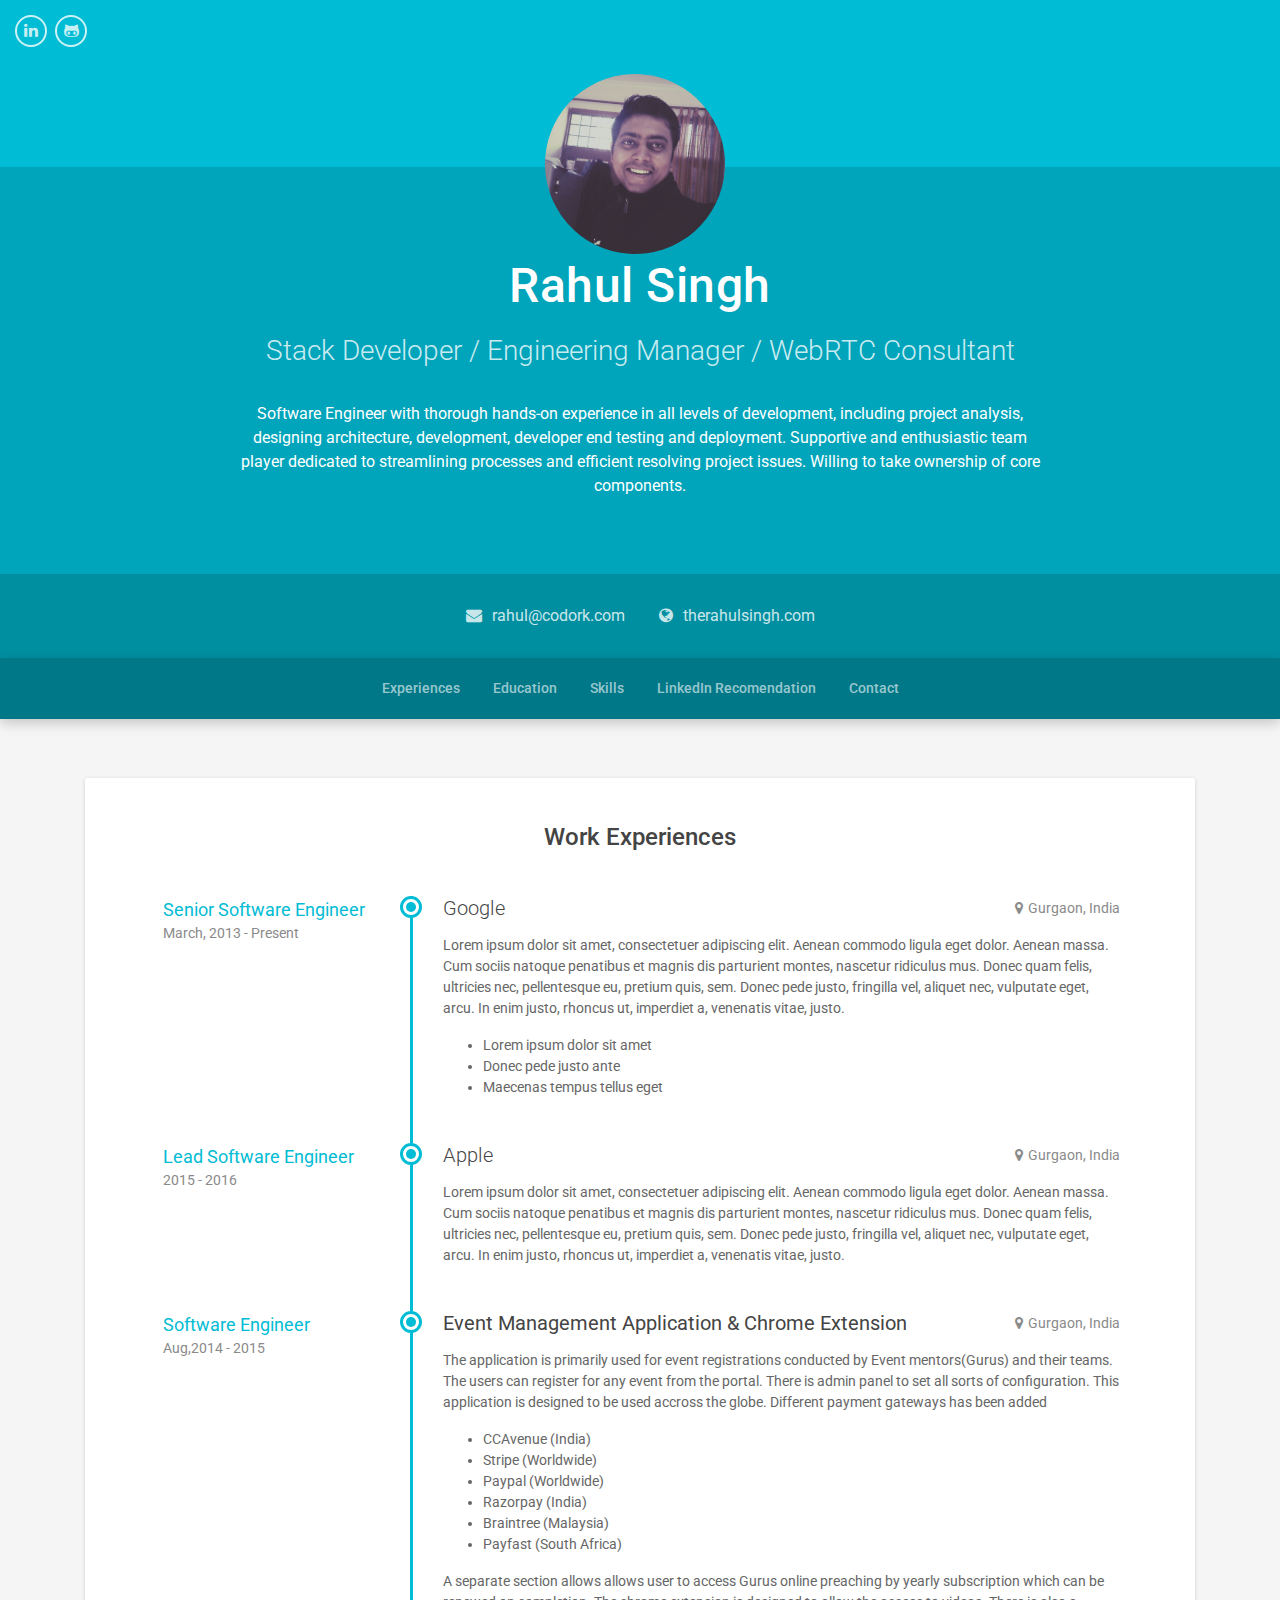
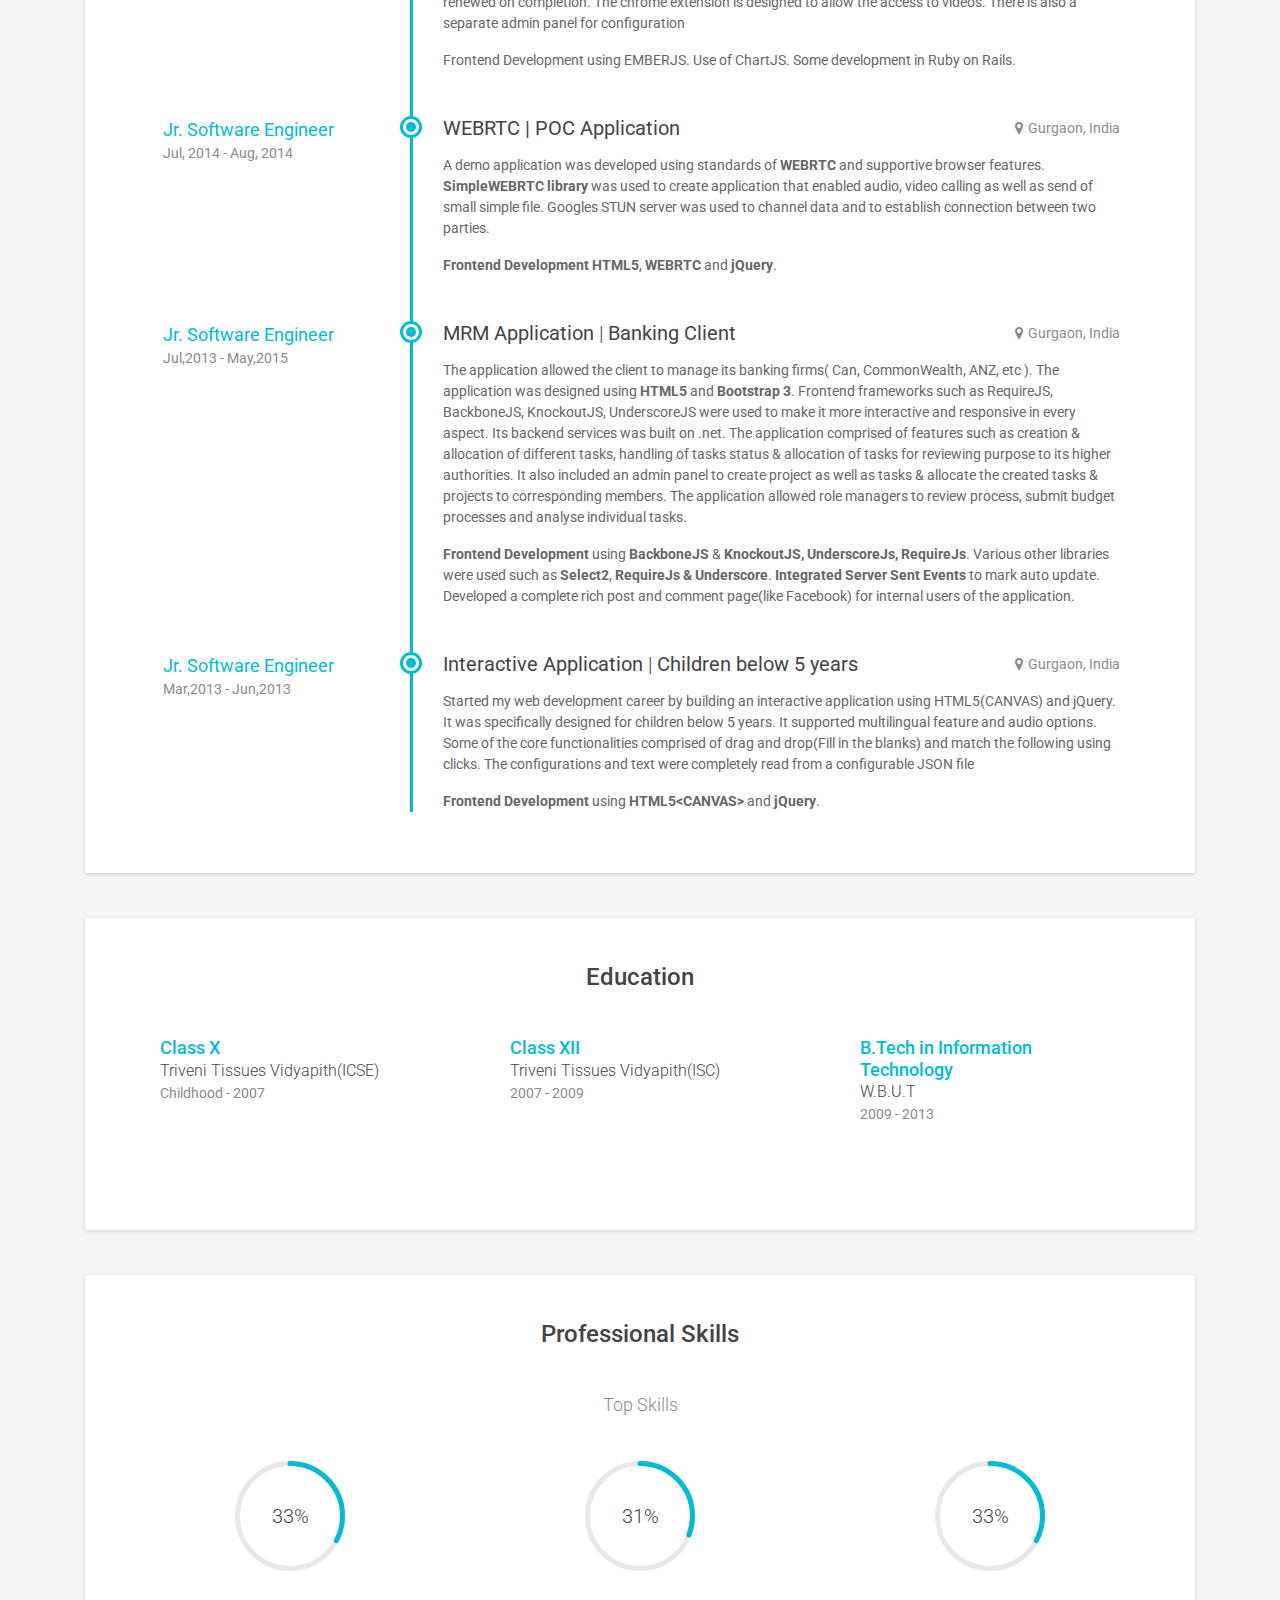
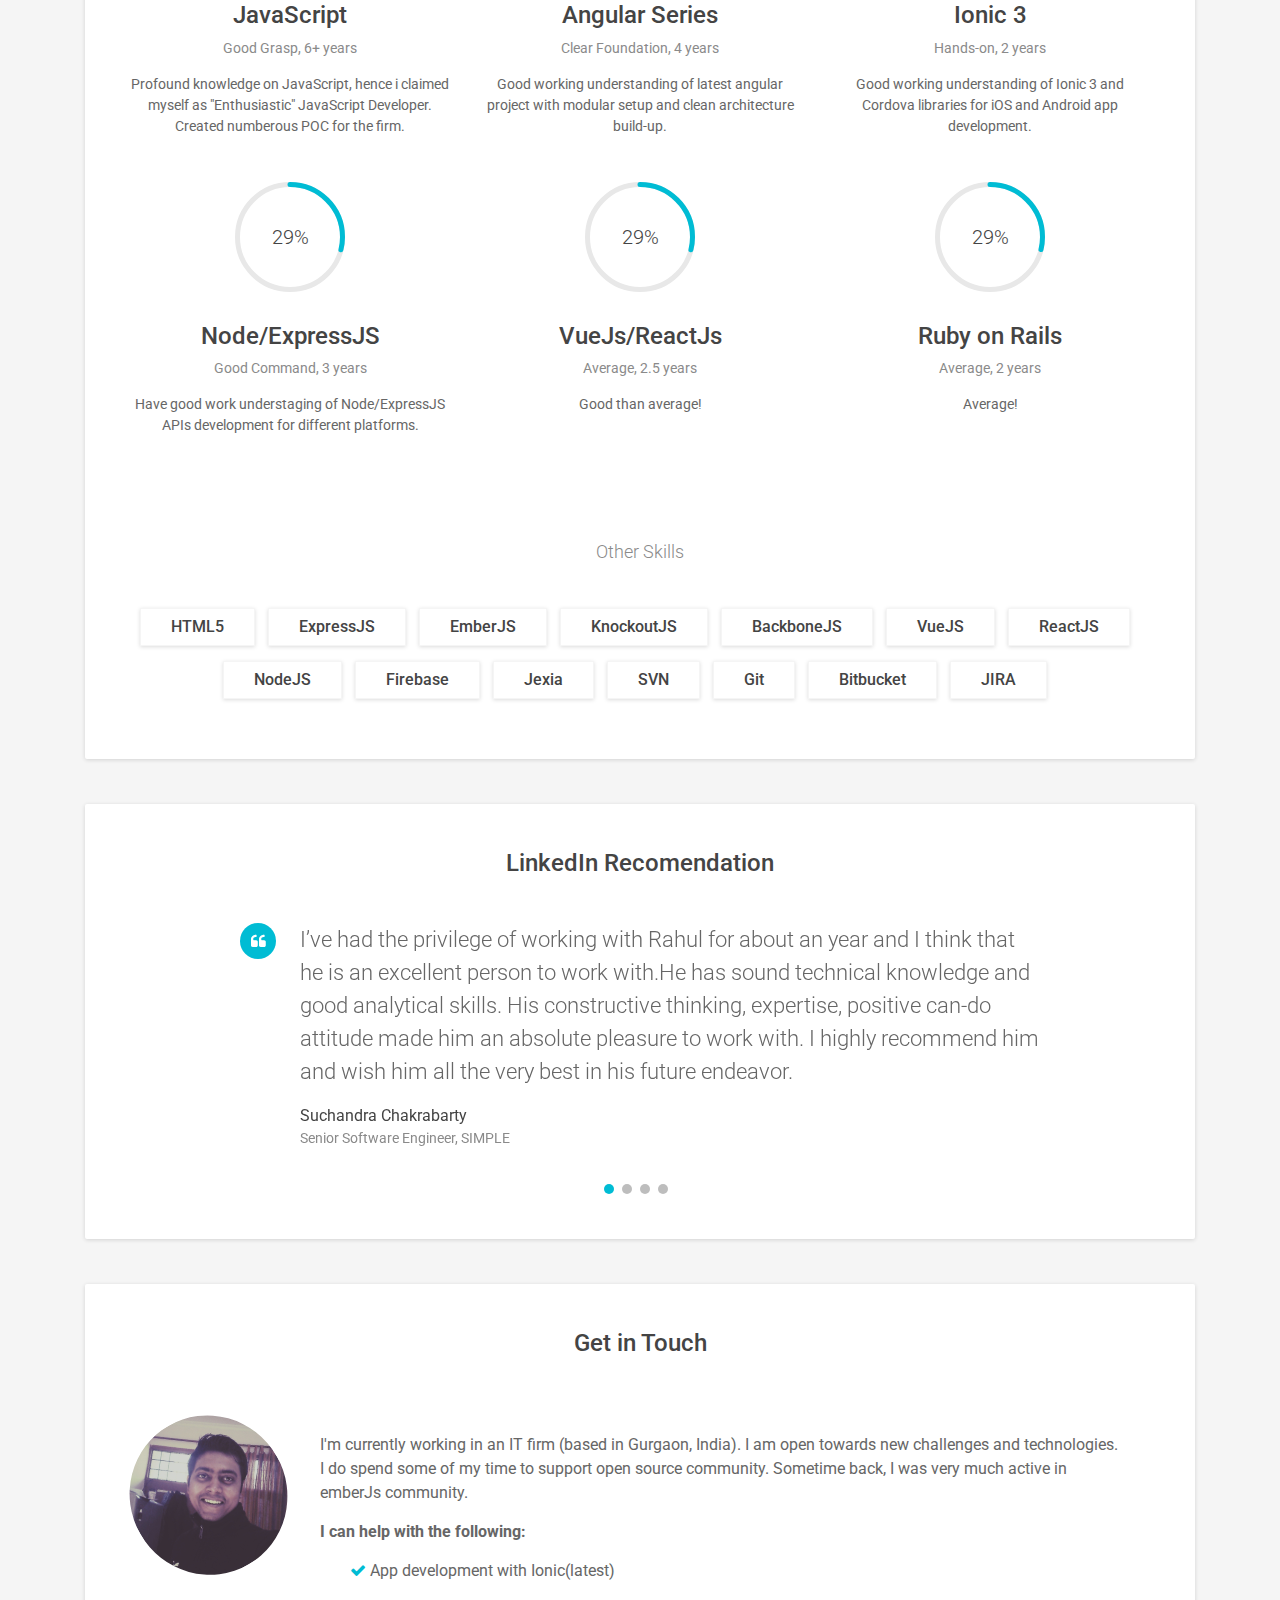
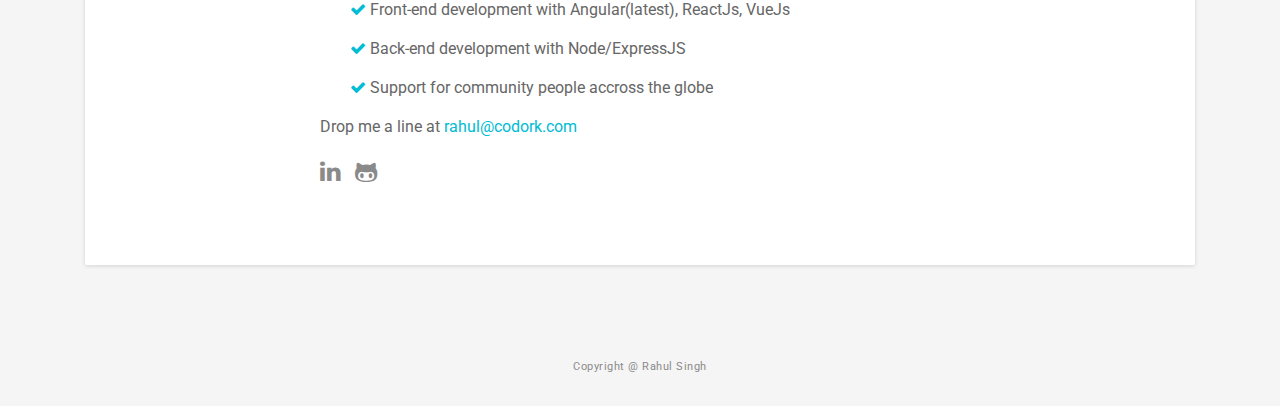
==== commit aaa73321: "new updation" ====
--- a/index.html
+++ b/index.html
@@ -6,7 +6,7 @@
     <meta charset="utf-8">
     <meta http-equiv="X-UA-Compatible" content="IE=edge">
     <meta name="viewport" content="width=device-width, initial-scale=1.0">
-    <meta name="description" content="Responsive Resume/CV／Portfolio">
+    <meta name="description" content="Stack Developer / Engineering Manager / WebRTC Consultant">
     <meta name="author" content="Rahul Singh">    
     <link rel="shortcut icon" href="favicon.ico">  
     <link href='https://fonts.googleapis.com/css?family=Roboto:400,500,400italic,300italic,300,500italic,700,700italic,900,900italic' rel='stylesheet' type='text/css'>
@@ -27,16 +27,10 @@
     
     <header class="header">
         <div class="top-bar container-fluid">
-            <div class="actions">
-                <!-- <a class="btn d-none d-md-inline-block" href="mailto:contact.rahul1991@gmail.com"><i class="fa fa-paper-plane" aria-hidden="true"></i> Hire Me</a> -->
-                <!-- <a class="btn" href="#"><i class="fa fa-download" aria-hidden="true"></i> Download My Resume</a> -->
-            </div><!--//actions-->
+            <div class="actions"></div><!--//actions-->
             <ul class="social list-inline">
                 <li class="list-inline-item"><a href="https://www.linkedin.com/in/rahulsingh91/" target="blank"><i class="fa fa-linkedin" aria-hidden="true"></i></a></li>
-                <li class="list-inline-item"><a href="https://plus.google.com/u/0/111193004436765140328" target="blank"><i class="fa fa-google-plus" aria-hidden="true"></i></a></li>
-                <li class="list-inline-item"><a href="tel:+918130319862" target="blank"><i class="fa fa-phone" aria-hidden="true"></i></a></li>
                 <li class="list-inline-item"><a href="https://github.com/rahulsingh-js?tab=repositories" target="blank"><i class="fa fa-github-alt" aria-hidden="true"></i></a></li>
-                <li class="list-inline-item"><a href="skype:contact.rahul1991?chat" target="blank"><i class="fa fa-skype" aria-hidden="true"></i></a></li>
             </ul><!--//social-->
         </div><!--//top-bar-->
         
@@ -44,7 +38,7 @@
             <div class="container text-center">
                 <img class="img-circle" src="assets/images/profile-image.png" alt="">
                 <h1 class="name">Rahul Singh</h1>
-                <div class="title">Enthusiastic Stack Developer</div>
+                <div class="title">Stack Developer / Engineering Manager / WebRTC Consultant</div>
                 <div class="profile">
                     <p>Software Engineer with thorough hands-on experience in all levels of development, including project analysis, designing architecture, development, developer end testing and deployment. Supportive and enthusiastic team player dedicated to streamlining processes and efficient resolving project issues. Willing to take ownership of core components.</p>
                 </div><!--//profile-->
@@ -54,8 +48,7 @@
         <div class="contact-info">
             <div class="container text-center">
                 <ul class="list-inline">
-                    <li class="email list-inline-item"><i class="fa fa-envelope"></i><a href="mailto:contact.rahul1991@gmail.com">contact.rahul1991@gmail.com</a></li>
-                    <li class="list-inline-item"><i class="fa fa-phone"></i> <a href="tel: 0123456789">+91 8130319862</a></li>
+                    <li class="email list-inline-item"><i class="fa fa-envelope"></i><a href="mailto:rahul@codork.com">rahul@codork.com</a></li>
                     <li class="website list-inline-item"><i class="fa fa-globe"></i><a href="#" target="_blank">therahulsingh.com</a></li>
                 </ul>
             </div><!--//container-->
@@ -344,8 +337,9 @@
                 <!-- Indicators -->
                 <ol class="carousel-indicators">
                     <li data-target="#testimonials-carousel" data-slide-to="0" class="active"></li>
-                    <!-- <li data-target="#testimonials-carousel" data-slide-to="1"></li>
-                    <li data-target="#testimonials-carousel" data-slide-to="2"></li> -->
+                    <li data-target="#testimonials-carousel" data-slide-to="1"></li>
+                    <li data-target="#testimonials-carousel" data-slide-to="2"></li>
+                    <li data-target="#testimonials-carousel" data-slide-to="3"></li>
                 </ol>
                 
                 <!-- Wrapper for slides -->
@@ -360,32 +354,45 @@
                         <div class="source">
                             <div class="name">Suchandra Chakrabarty</div>
                             <div class="position">Senior Software Engineer, SIMPLE</div>
-                        </div><!--//source-->   
-                                                       
-                    </div><!--//item-->
+                        </div><!--//source-->                          
+                    </div><!--//item-->
+
                     <div class="item carousel-item">
                         <blockquote class="quote">
                             <p><i class="fa fa-quote-left"></i>
-                            Sed massa leo, aliquet non velit eu, volutpat vulputate odio. Interdum et malesuada fames ac ante ipsum primis in faucibus. Suspendisse porttitor metus eros, ut fringilla nulla auctor a.</p>
-                            
+                                Rahul is a a great developer to work with. He understands the client's requirements and expectation very well. He and his team in Meta design solutions made a mobile application for us. The product was an instant insurance platform. I would highly recommend him as a Lead for Frontend development projects. He is also very punctual with feature delivery and coordinates with the client timelines quite well.
+                            </p>
                         </blockquote>
                         <div class="source">
-                            <div class="name">Christina Jensen</div>
-                            <div class="position">Senior Developer, Twitter</div>
+                            <div class="name">Suprith Reddy</div>
+                            <div class="position">Co-founder, Ophigo</div>
                         </div><!--//source-->   
-               
-                    </div><!--//item-->
+                    </div><!--//item-->
+
                     <div class="item carousel-item">
                         <blockquote class="quote">
                             <p><i class="fa fa-quote-left"></i>
-                            Lorem ipsum dolor sit amet, consectetuer adipiscing elit. Aenean commodo ligula eget dolor. Aenean massa. Cum sociis natoque penatibus et magnis dis parturient montes</p>
+                                Rahul is energetic person who is always ready to owe challenging task. Worked with him for more than a year. The dedication he show to perform and complete the assignment was very impressive.
+                            </p>
                         </blockquote>       
                         <div class="source">
-                            <div class="name">Austin Ward</div>
-                            <div class="position">CEO, Startup Hub</div>
+                            <div class="name">Mantu Nigam</div>
+                            <div class="position"></div>
                         </div><!--//source-->          
                     </div><!--//item-->
-                    
+
+                    <div class="item carousel-item">
+                        <blockquote class="quote">
+                            <p><i class="fa fa-quote-left"></i>
+                                Rahul is the type of engineer you want. In my observations Rahul brings a unique combination of high creativity when it comes to solutioning and a cooperative nature that allows him to disagree but commit to solutions. He seemed genuinely to understand what quality means and holds himself to delivering it. Rahul is the type of engineer who stays informed of the newest and most scalable solutions because it's fun to be good at stuff. I'd hire him again if the opportunity presented itself someday. 
+                                Rahul has an excellent mind for development. He is a self-starter, and easily understands business problems and quickly delivers great solutions. He is prompt and timely, and has excellent communication skills. My favourite thing about working with Rahul is that he just "gets" the code. I never had to explain things more than once, and he always took the initiative to gain a deeper understanding of our technologies himself. It would truly be a pleasure to work with him again.
+                            </p>
+                        </blockquote>       
+                        <div class="source">
+                            <div class="name">Lokesh Arora</div>
+                            <div class="position">CTO, GetVokl</div>
+                        </div><!--//source-->          
+                    </div><!--//item-->
                 </div><!--//carousel-inner-->
             </div><!--//testimonials-carousel-->
             
@@ -404,13 +411,10 @@
                         <li><i class="fa fa-check" aria-hidden="true"></i> Back-end development with Node/ExpressJS</li>
                         <li><i class="fa fa-check" aria-hidden="true"></i> Support for community people accross the globe</li>
                     </ul>
-                    <p>Drop me a line at <a href="mailto:contact.rahul1991@gmail.com">contact.rahul1991@gmail.com</a> or call me at <a href="tel:+918130319862">+918130319862</a></p>
+                    <p>Drop me a line at <a href="mailto:rahul@codork.com">rahul@codork.com</a></p>
                     <ul class="social list-inline">
                         <li class="list-inline-item"><a href="https://www.linkedin.com/in/rahulsingh91/" target="blank"><i class="fa fa-linkedin" aria-hidden="true"></i></a></li>
-                        <li class="list-inline-item"><a href="https://plus.google.com/u/0/111193004436765140328" target="blank"><i class="fa fa-google-plus" aria-hidden="true"></i></a></li>
-                        <li class="list-inline-item"><a href="tel:+918130319862" target="blank"><i class="fa fa-phone" aria-hidden="true"></i></a></li>
                         <li class="list-inline-item"><a href="https://github.com/rahulsingh-js?tab=repositories" target="blank"><i class="fa fa-github-alt" aria-hidden="true"></i></a></li>
-                        <li class="list-inline-item"><a href="skype:contact.rahul1991?chat" target="blank"><i class="fa fa-skype" aria-hidden="true"></i></a></li>
                     </ul><!--//social-->
                 </div><!--//diaplog-->
             </div><!--//intro-->
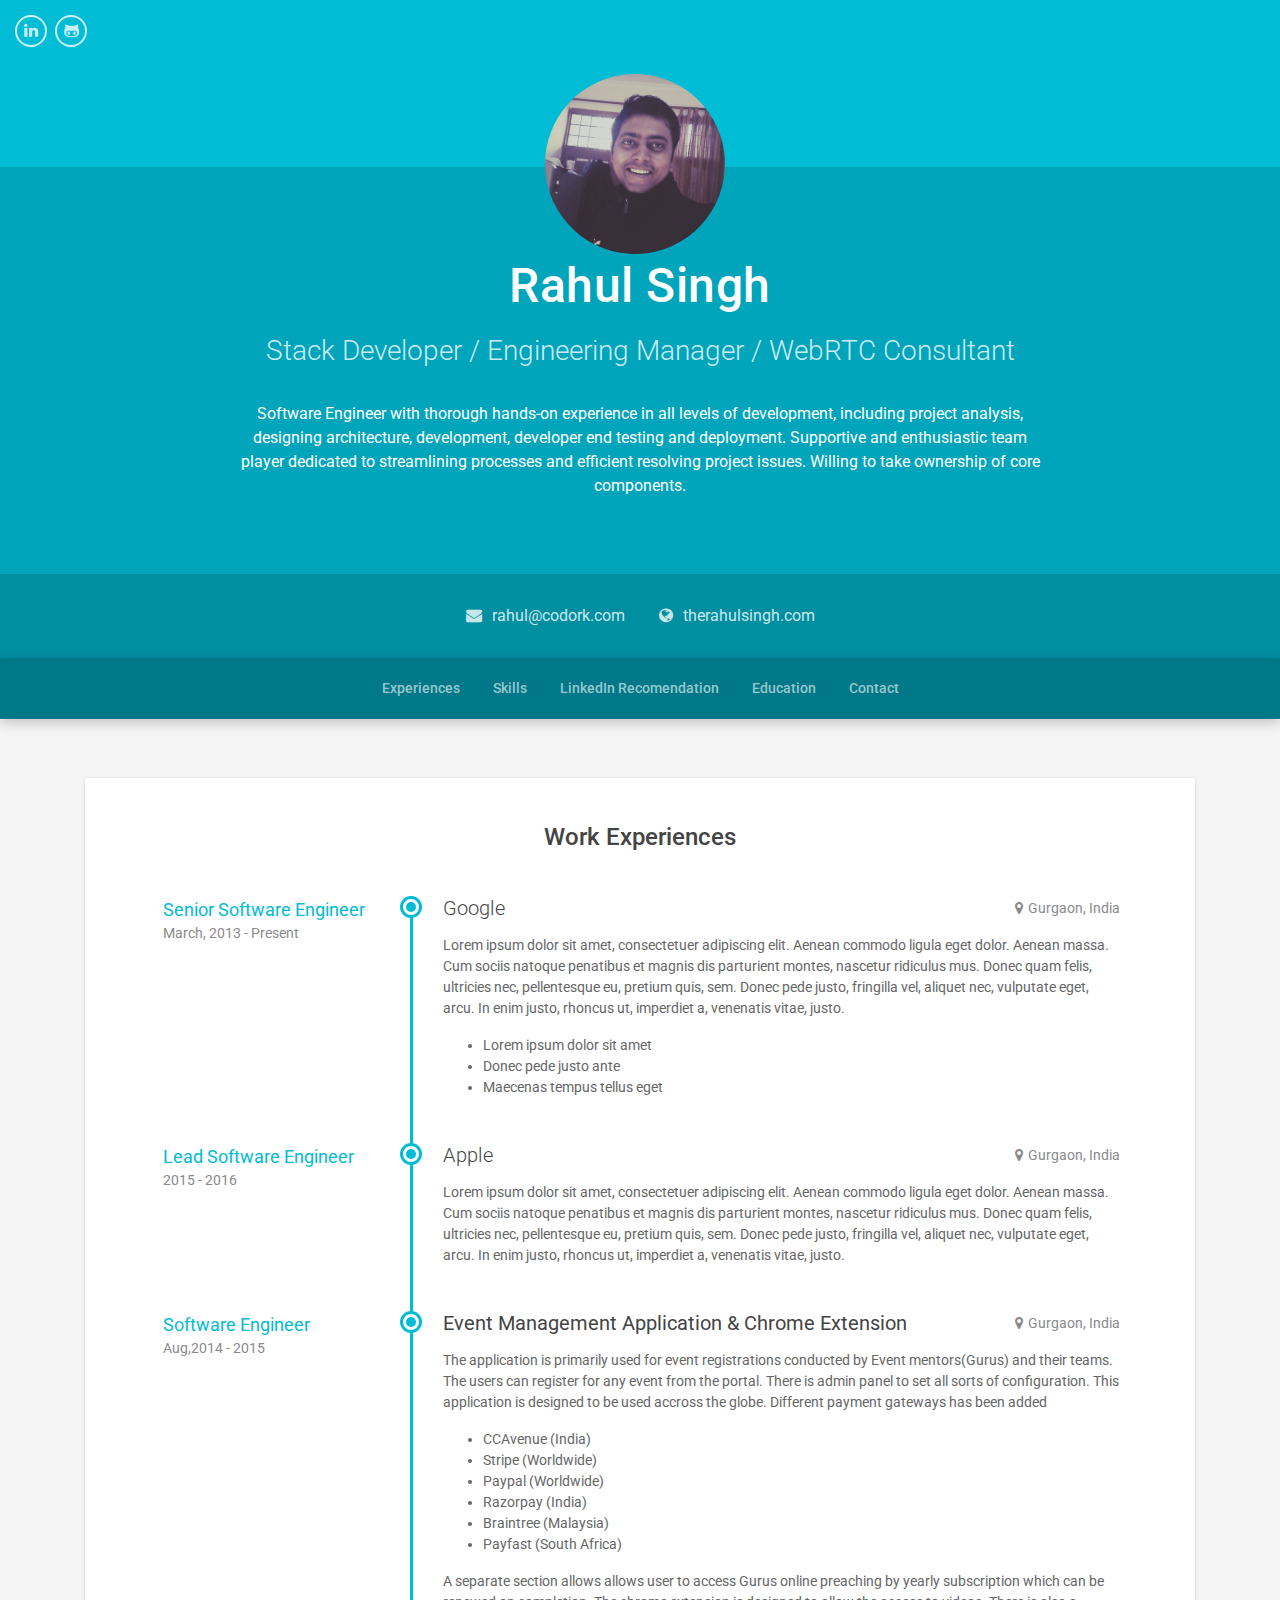
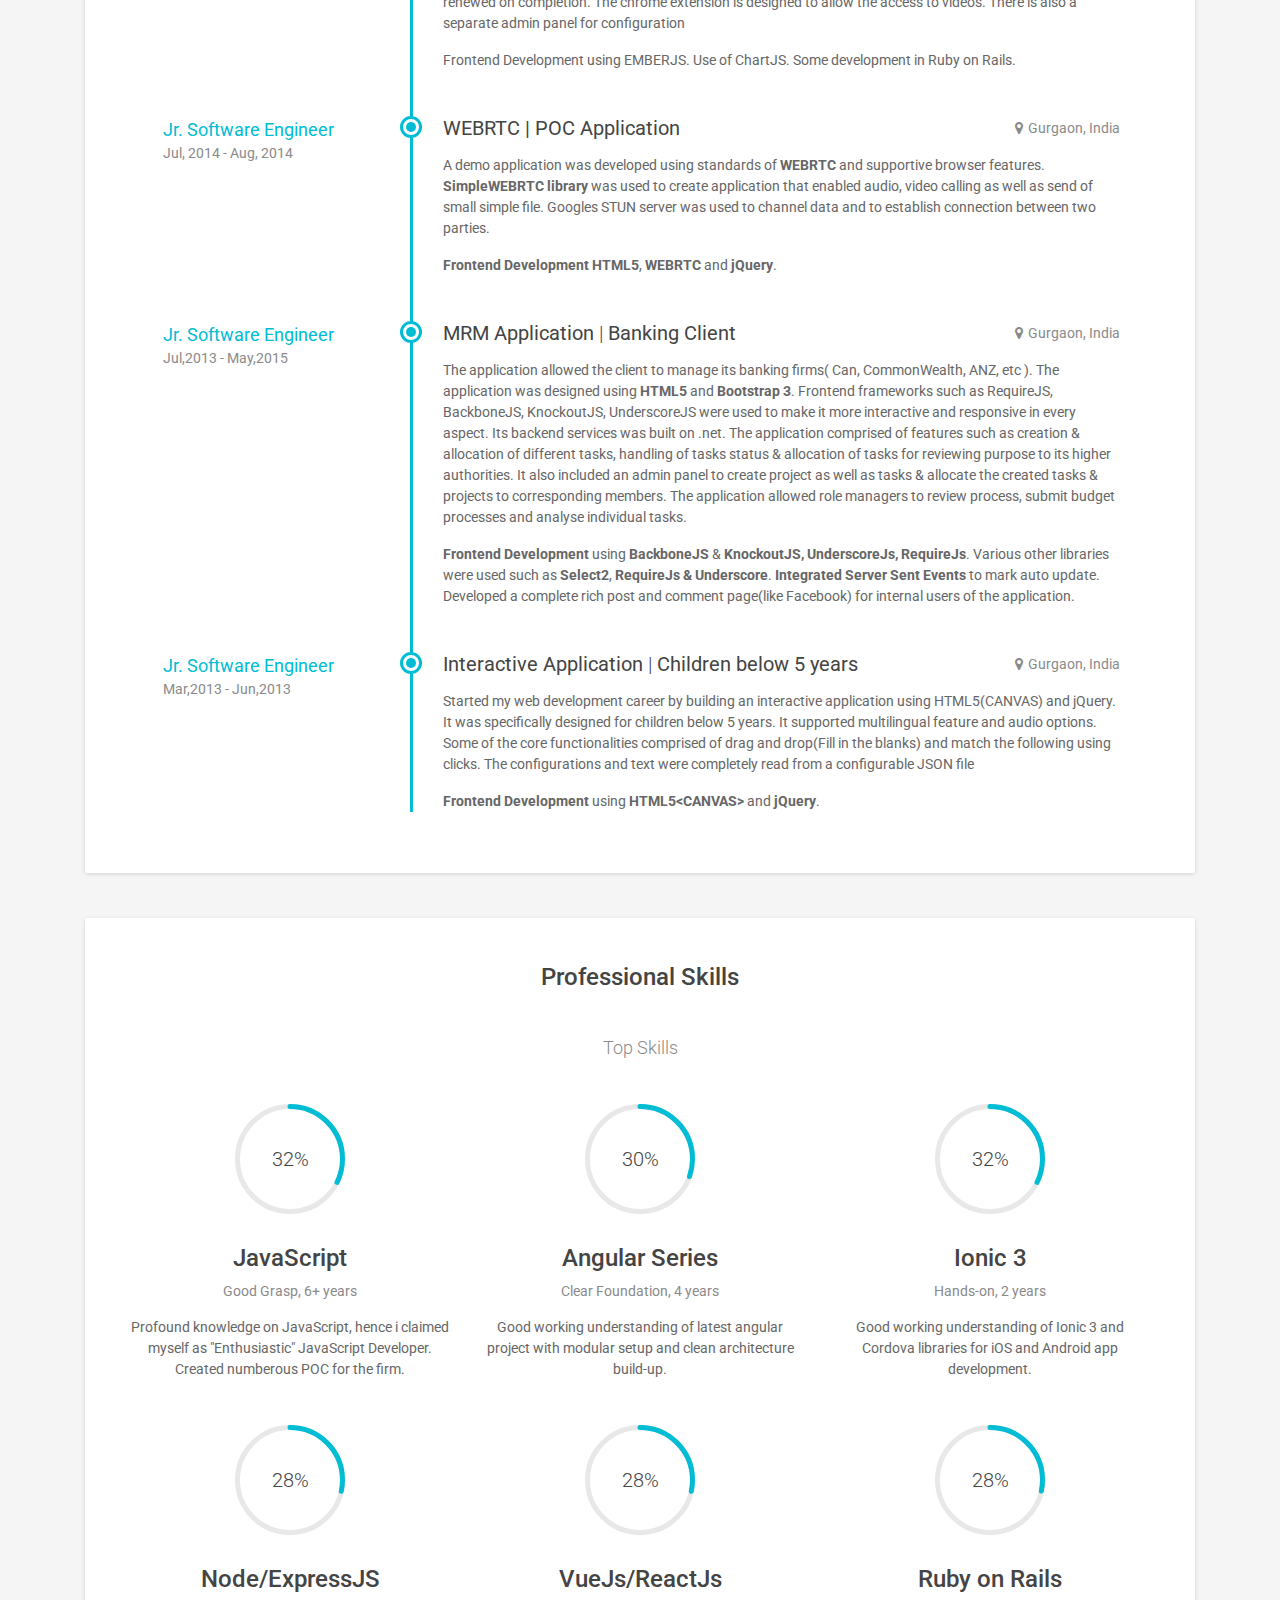
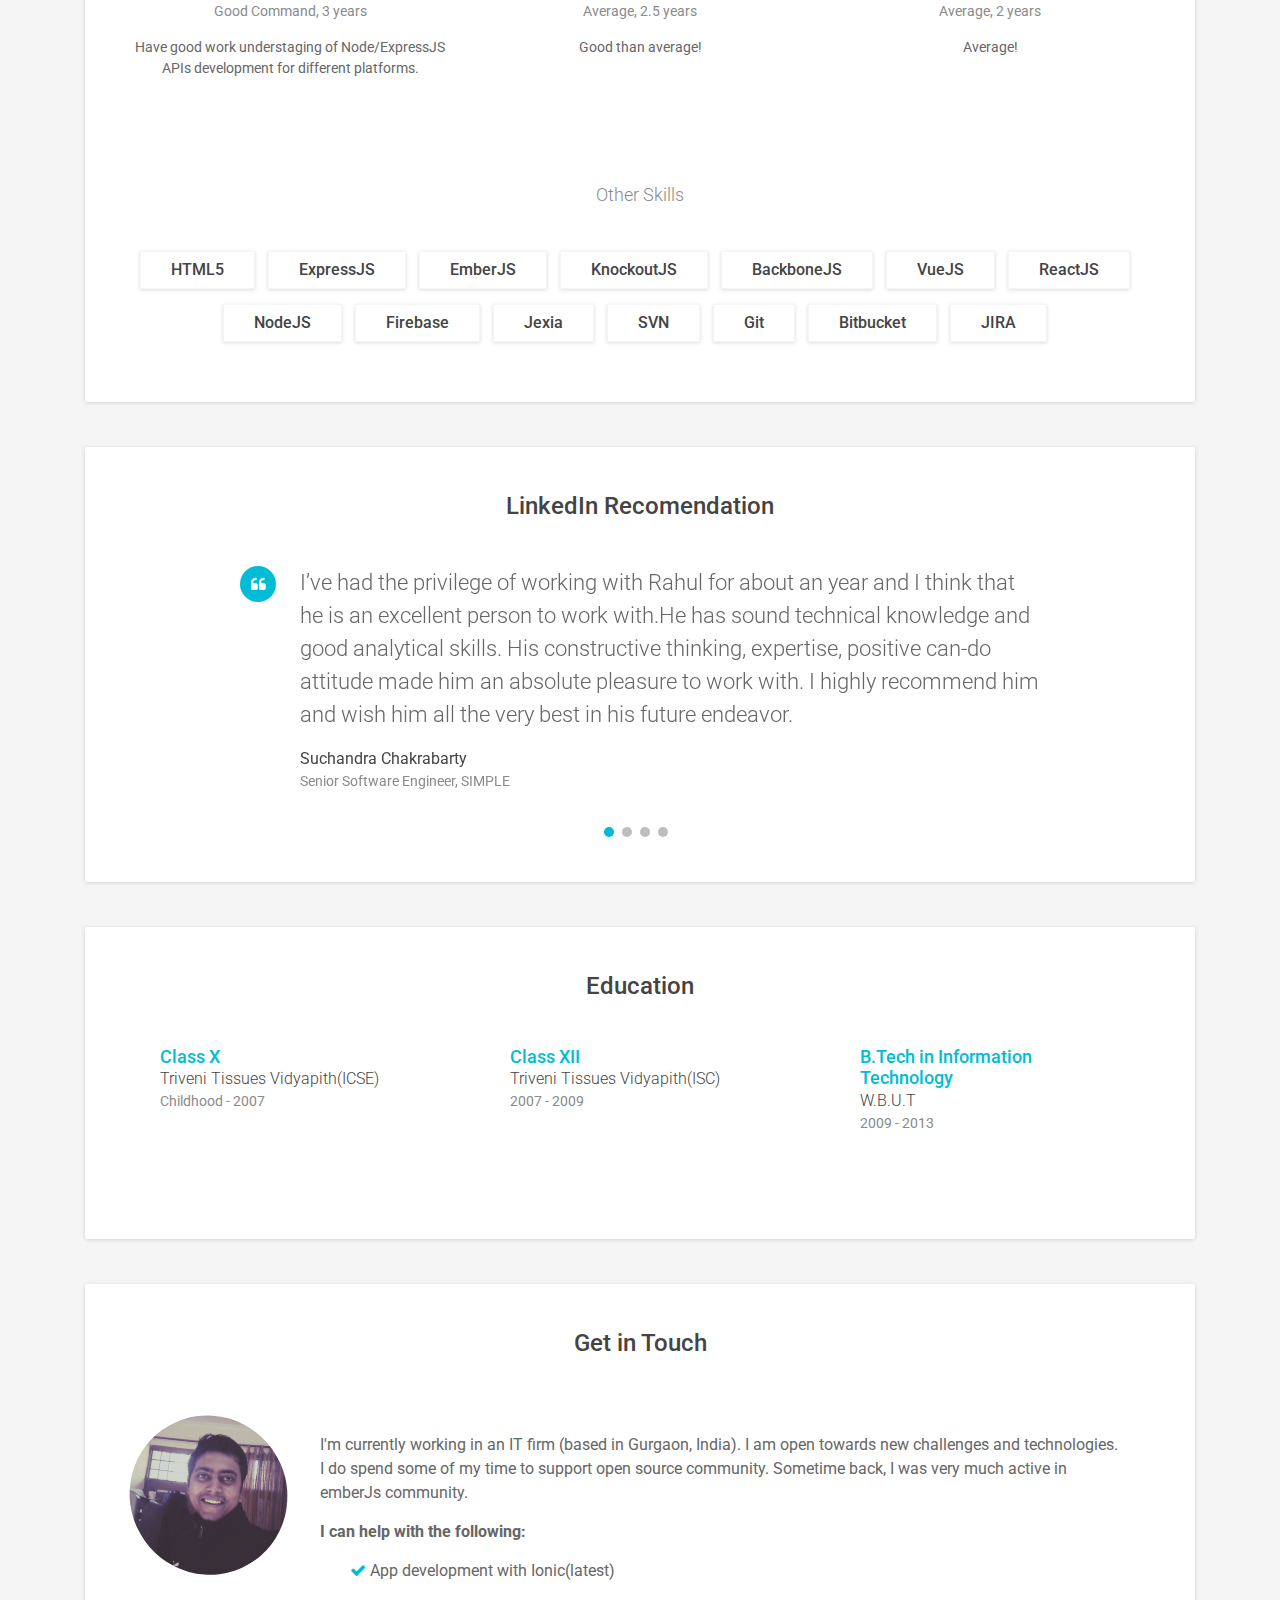
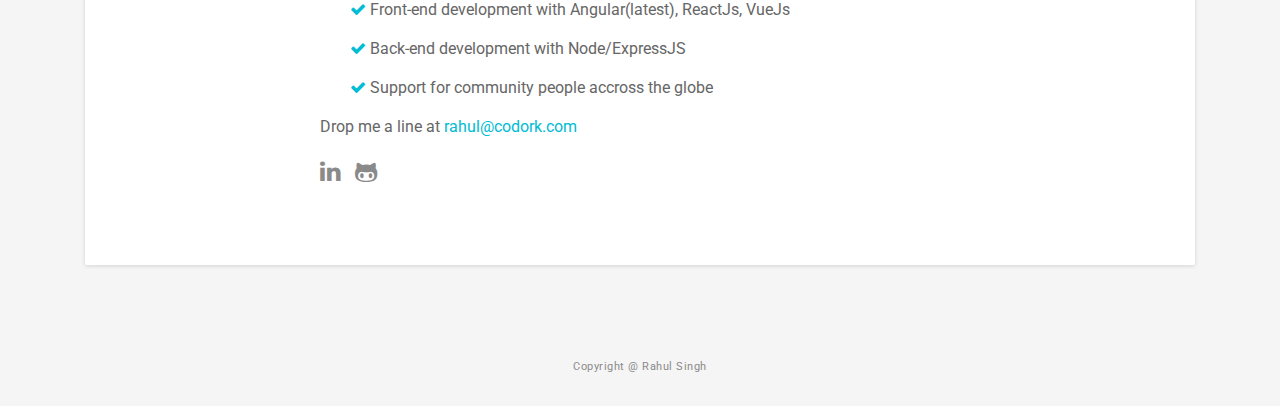
==== commit ecaba4da: "minor change" ====
--- a/index.html
+++ b/index.html
@@ -59,9 +59,9 @@
                 <div class="container">
                     <ul id="page-nav" class="nav page-nav list-inline">
                         <li class="nav-item"><a class="scrollto nav-link" href="#experiences-section">Experiences</a></li>
-                        <li class="nav-item"><a class="scrollto nav-link" href="#education-section">Education</a></li>
                         <li class="nav-item"><a class="scrollto nav-link" href="#skills-section">Skills</a></li>
                         <li class="nav-item"><a class="scrollto nav-link" href="#testimonials-section">LinkedIn Recomendation</a></li>
+                        <li class="nav-item"><a class="scrollto nav-link" href="#education-section">Education</a></li>
                         <li class="nav-item"><a class="scrollto nav-link" href="#contact-section">Contact</a></li>
                     </ul><!--//page-nav-->
                 </div>
@@ -179,51 +179,7 @@
             </div><!--//timeline-->
             
         </section><!--//section-->
-        
-        <section id="education-section" class="education-section section">
-            <h2 class="section-title">Education</h2>
-            <div class="row">
-                <div class="item col-12 col-md-4">
-                    <div class="item-inner">
-                        <h3 class="degree">Class X</h3>
-                        <div class="education-body">
-                            Triveni Tissues Vidyapith(ICSE)
-                        </div><!--//education-body-->
-                        <div class="time">Childhood - 2007</div>
-                        <!-- <div class="desc">
-                            Lorem ipsum dolor sit amet, consectetuer adipiscing elit. Aenean commodo ligula eget dolor. Aenean massa. Cum sociis natoque penatibus et magnis dis parturient 
-                        </div> -->
-                    </div><!--//item-inner-->
-                </div><!--//item-->
-                <div class="item col-12 col-md-4">
-                    <div class="item-inner">
-                        <h3 class="degree">Class XII</h3>
-                        <div class="education-body">
-                            Triveni Tissues Vidyapith(ISC)
-                        </div><!--//education-body-->
-                        <div class="time">2007 - 2009</div>
-                        <!-- <div class="desc">
-                            Lorem ipsum dolor sit amet, consectetuer adipiscing elit. Aenean commodo ligula eget dolor. Aenean massa. Cum sociis natoque penatibus et magnis dis parturient 
-                        </div> -->
-                    </div><!--//item-inner-->
-                </div><!--//item-->
-                <div class="item col-12 col-md-4">
-                    <div class="item-inner">
-                        <h3 class="degree">B.Tech in Information Technology</h3>
-                        <div class="education-body">
-                            W.B.U.T
-                        </div><!--//education-body-->
-                        <div class="time">2009 - 2013</div>
-                        <!-- <div class="desc">
-                            Lorem ipsum dolor sit amet, consectetuer adipiscing elit. Aenean commodo ligula eget dolor. Aenean massa. Cum sociis natoque penatibus et magnis dis parturient 
-                        </div> -->
-                    </div><!--//item-inner-->
-                </div><!--//item-->
-                
-            </div><!--//row-->
-        </section><!--//section-->
-        
-        
+                
         <section id="skills-section" class="skills-section section text-center">
             <h2 class="section-title">Professional Skills</h2>
             <div class="top-skills">
@@ -397,6 +353,49 @@
             </div><!--//testimonials-carousel-->
             
         </section><!--//section-->
+
+        <section id="education-section" class="education-section section">
+            <h2 class="section-title">Education</h2>
+            <div class="row">
+                <div class="item col-12 col-md-4">
+                    <div class="item-inner">
+                        <h3 class="degree">Class X</h3>
+                        <div class="education-body">
+                            Triveni Tissues Vidyapith(ICSE)
+                        </div><!--//education-body-->
+                        <div class="time">Childhood - 2007</div>
+                        <!-- <div class="desc">
+                            Lorem ipsum dolor sit amet, consectetuer adipiscing elit. Aenean commodo ligula eget dolor. Aenean massa. Cum sociis natoque penatibus et magnis dis parturient 
+                        </div> -->
+                    </div><!--//item-inner-->
+                </div><!--//item-->
+                <div class="item col-12 col-md-4">
+                    <div class="item-inner">
+                        <h3 class="degree">Class XII</h3>
+                        <div class="education-body">
+                            Triveni Tissues Vidyapith(ISC)
+                        </div><!--//education-body-->
+                        <div class="time">2007 - 2009</div>
+                        <!-- <div class="desc">
+                            Lorem ipsum dolor sit amet, consectetuer adipiscing elit. Aenean commodo ligula eget dolor. Aenean massa. Cum sociis natoque penatibus et magnis dis parturient 
+                        </div> -->
+                    </div><!--//item-inner-->
+                </div><!--//item-->
+                <div class="item col-12 col-md-4">
+                    <div class="item-inner">
+                        <h3 class="degree">B.Tech in Information Technology</h3>
+                        <div class="education-body">
+                            W.B.U.T
+                        </div><!--//education-body-->
+                        <div class="time">2009 - 2013</div>
+                        <!-- <div class="desc">
+                            Lorem ipsum dolor sit amet, consectetuer adipiscing elit. Aenean commodo ligula eget dolor. Aenean massa. Cum sociis natoque penatibus et magnis dis parturient 
+                        </div> -->
+                    </div><!--//item-inner-->
+                </div><!--//item-->
+                
+            </div><!--//row-->
+        </section><!--//section-->
         
         <section id="contact-section" class="contact-section section">
             <h2 class="section-title">Get in Touch</h2>
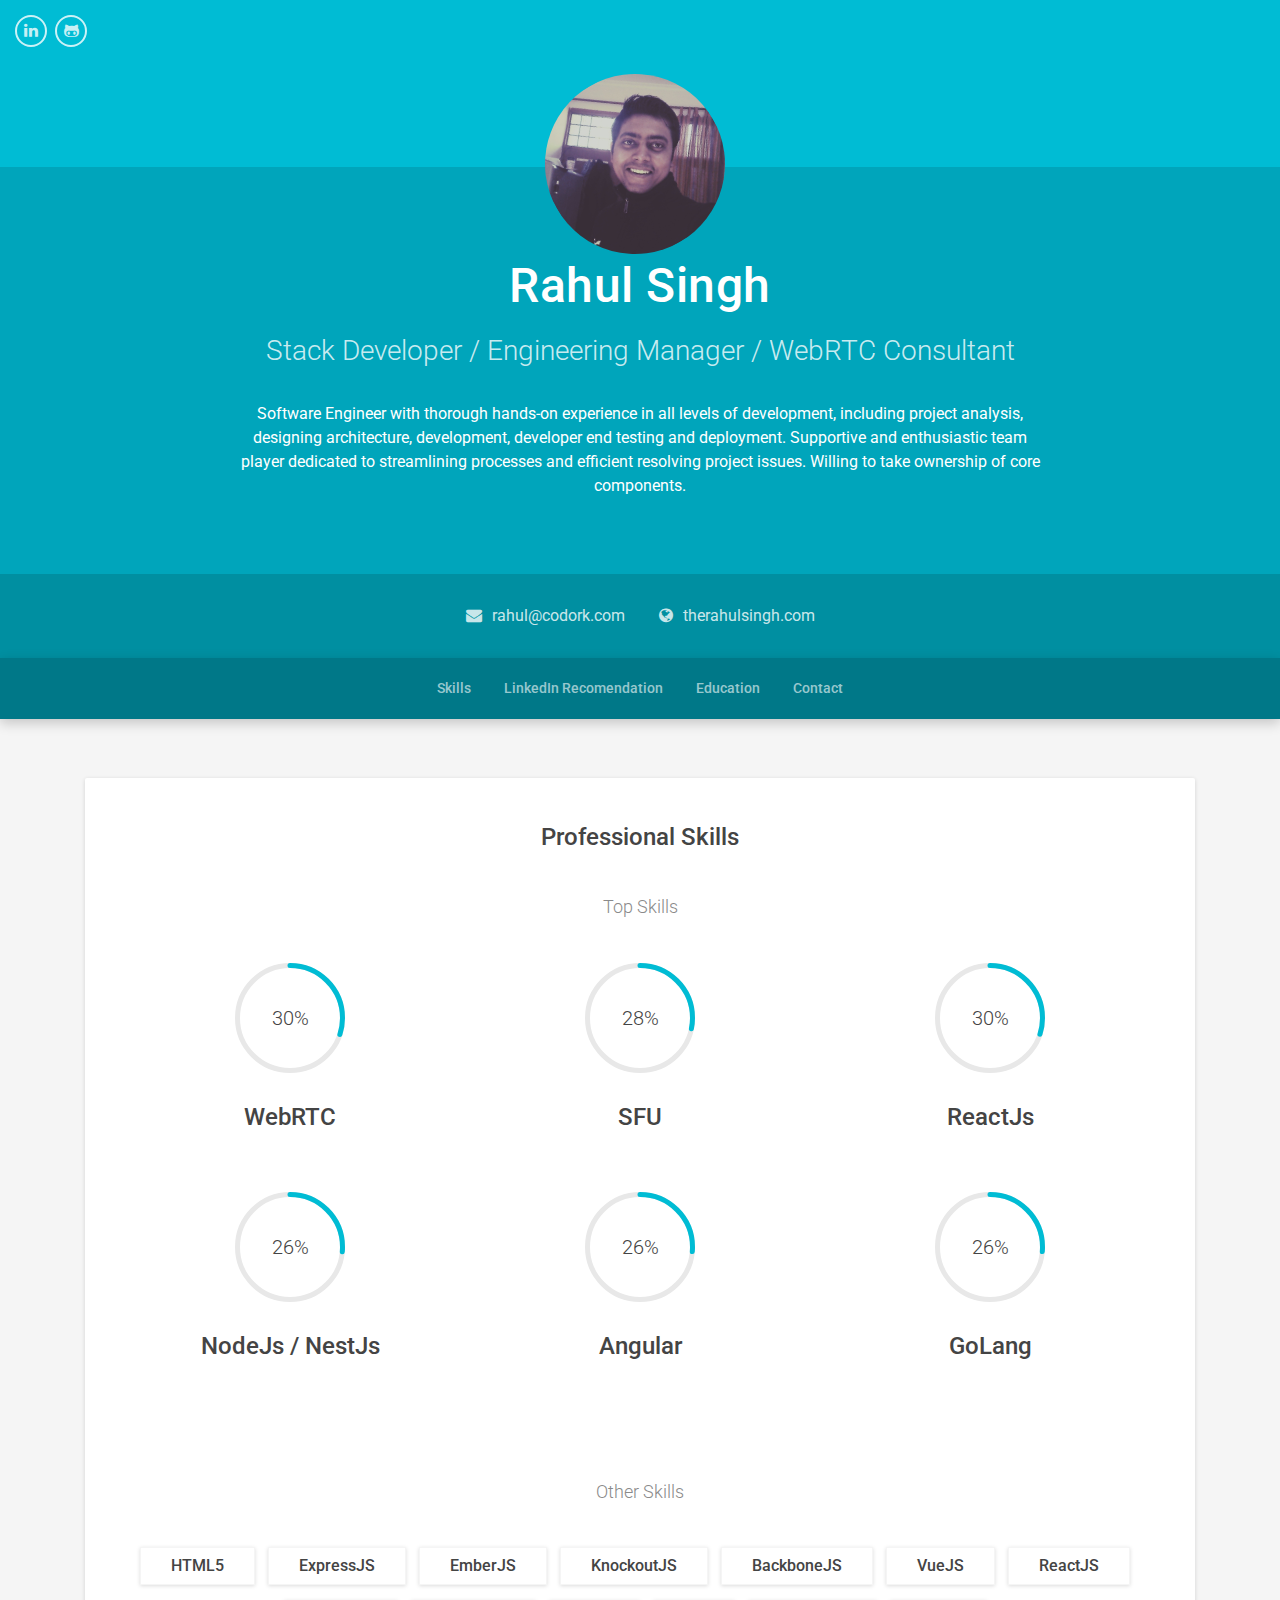
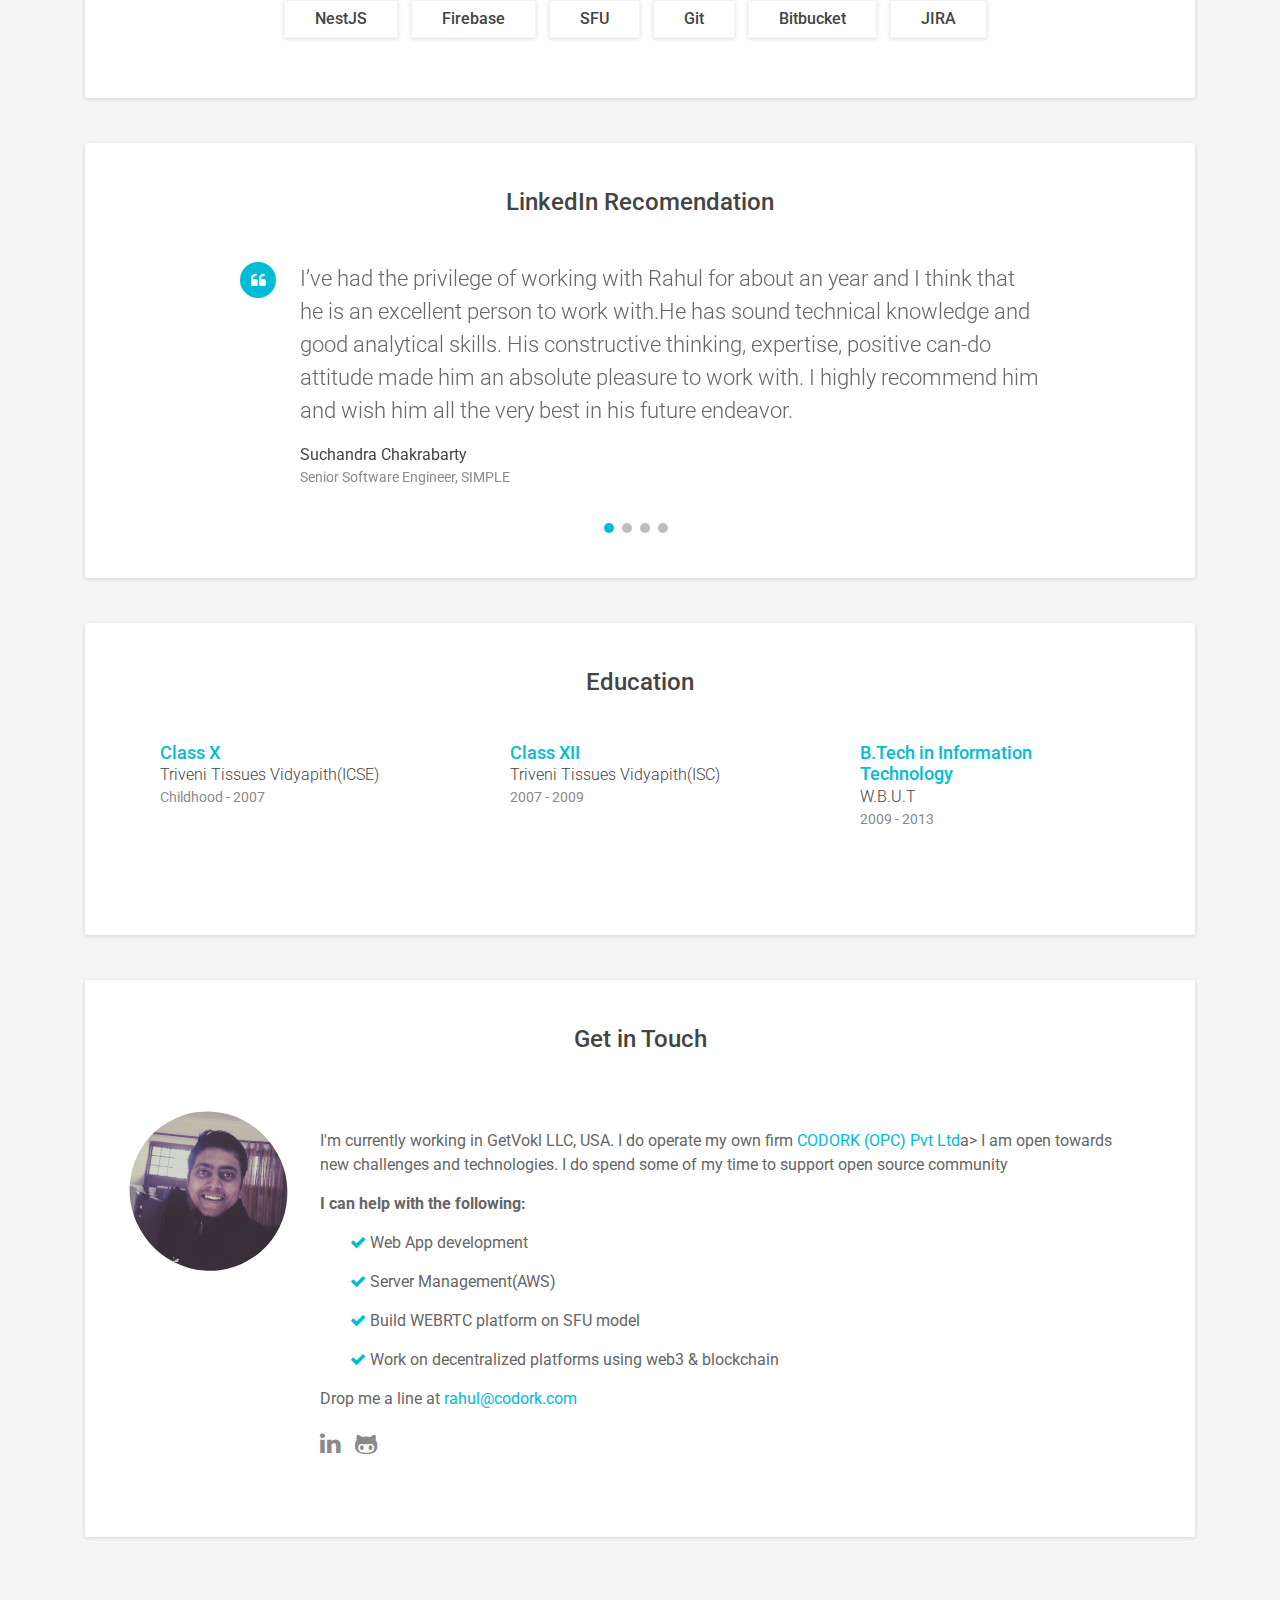
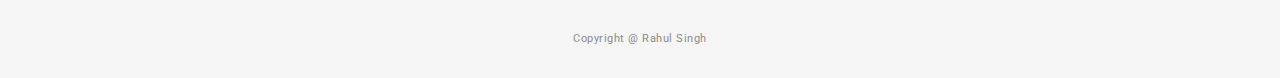
==== commit 36cac739: "minor change" ====
--- a/index.html
+++ b/index.html
@@ -58,7 +58,6 @@
             <div id="page-nav-wrapper" class="page-nav-wrapper text-center">
                 <div class="container">
                     <ul id="page-nav" class="nav page-nav list-inline">
-                        <li class="nav-item"><a class="scrollto nav-link" href="#experiences-section">Experiences</a></li>
                         <li class="nav-item"><a class="scrollto nav-link" href="#skills-section">Skills</a></li>
                         <li class="nav-item"><a class="scrollto nav-link" href="#testimonials-section">LinkedIn Recomendation</a></li>
                         <li class="nav-item"><a class="scrollto nav-link" href="#education-section">Education</a></li>
@@ -70,116 +69,7 @@
         
     </header><!--//header-->
     
-    <div class="wrapper container">
-        <section id="experiences-section" class="experiences-section section">
-            <h2 class="section-title">Work Experiences</h2>
-            <div class="timeline">
-                <div class="item">
-                    <div class="work-place">
-                        <h3 class="place">Google</h3>
-                        <div class="location"><i class="fa fa-map-marker" aria-hidden="true"></i>Gurgaon, India</div>
-                    </div>
-                    <div class="job-meta">
-                        <div class="title">Senior Software Engineer</div>
-                        <div class="time">March, 2013 - Present</div>
-                    </div><!--//job-meta-->
-                    <div class="job-desc">
-                        <p>Lorem ipsum dolor sit amet, consectetuer adipiscing elit. Aenean commodo ligula eget dolor. Aenean massa. Cum sociis natoque penatibus et magnis dis parturient montes, nascetur ridiculus mus. Donec quam felis, ultricies nec, pellentesque eu, pretium quis, sem. Donec pede justo, fringilla vel, aliquet nec, vulputate eget, arcu. In enim justo, rhoncus ut, imperdiet a, venenatis vitae, justo.</p> 
-                        <ul>
-                            <li>Lorem ipsum dolor sit amet</li>
-                            <li>Donec pede justo ante</li>
-                            <li>Maecenas tempus tellus eget </li>
-                        </ul>
-                    </div><!--//job-desc-->
-                </div><!--//item-->
-                
-                <div class="item">
-                    <div class="work-place">
-                        <h3 class="place">Apple</h3>
-                        <div class="location"><i class="fa fa-map-marker" aria-hidden="true"></i>Gurgaon, India</div>
-                    </div>
-                    <div class="job-meta">
-                        <div class="title">Lead Software Engineer</div>
-                        <div class="time">2015 - 2016</div>
-                    </div><!--//job-meta-->
-                    <div class="job-desc">
-                        <p>Lorem ipsum dolor sit amet, consectetuer adipiscing elit. Aenean commodo ligula eget dolor. Aenean massa. Cum sociis natoque penatibus et magnis dis parturient montes, nascetur ridiculus mus. Donec quam felis, ultricies nec, pellentesque eu, pretium quis, sem. Donec pede justo, fringilla vel, aliquet nec, vulputate eget, arcu. In enim justo, rhoncus ut, imperdiet a, venenatis vitae, justo.</p> 
-                    </div><!--//job-desc-->
-                </div><!--//item-->
-                
-                <div class="item">
-                    <div class="work-place">
-                        <h3 class="place"><strong>Event Management Application & Chrome Extension</strong></h3>
-                        <div class="location"><i class="fa fa-map-marker" aria-hidden="true"></i>Gurgaon, India</div>
-                    </div>
-                    <div class="job-meta">
-                        <div class="title">Software Engineer</div>
-                        <div class="time">Aug,2014 - 2015</div>
-                    </div><!--//job-meta-->
-                    <div class="job-desc">
-                        <p>The application is primarily used for event registrations conducted by Event mentors(Gurus) and their teams. The users can register for any event from the portal. There is admin panel to set all sorts of configuration. This application is designed to be used accross the globe. Different payment gateways has been added</p>
-                        <ul>
-                            <li>CCAvenue (India)</li>
-                            <li>Stripe (Worldwide)</li>
-                            <li>Paypal (Worldwide)</li>
-                            <li>Razorpay (India)</li>
-                            <li>Braintree (Malaysia)</li>
-                            <li>Payfast (South Africa)</li>
-                        </ul>
-                        <p>A separate section allows allows user to access Gurus online preaching by yearly subscription which can be renewed on completion. The chrome extension is designed to allow the access to videos. There is also a separate admin panel for configuration</p>
-                        <p>Frontend Development using  EMBERJS. Use of ChartJS. Some development in Ruby on Rails.</p> 
-                    </div><!--//job-desc-->
-                </div><!--//item-->
-
-                <div class="item">
-                    <div class="work-place">
-                        <h3 class="place"><strong>WEBRTC | POC Application</strong></h3>
-                        <div class="location"><i class="fa fa-map-marker" aria-hidden="true"></i>Gurgaon, India</div>
-                    </div>
-                    <div class="job-meta">
-                        <div class="title">Jr. Software Engineer</div>
-                        <div class="time">Jul, 2014 - Aug, 2014</div>
-                    </div><!--//job-meta-->
-                    <div class="job-desc">
-                        <p>A demo application was developed using standards of <strong>WEBRTC</strong> and supportive browser features. <strong>SimpleWEBRTC library</strong> was used to create application that enabled audio, video calling as well as send of small simple file. Googles STUN server was used to channel data and to establish connection between two parties.</p>
-<p><strong>Frontend Development</strong> <strong>HTML5</strong>, <strong>WEBRTC</strong> and <strong>jQuery</strong>. </p> 
-                    </div><!--//job-desc-->
-                </div><!--//item-->
-
-                <div class="item">
-                    <div class="work-place">
-                        <h3 class="place"><strong>MRM Application</strong> | <strong>Banking Client</strong></h3>
-                        <div class="location"><i class="fa fa-map-marker" aria-hidden="true"></i>Gurgaon, India</div>
-                    </div>
-                    <div class="job-meta">
-                        <div class="title">Jr. Software Engineer</div>
-                        <div class="time">Jul,2013 - May,2015</div>
-                    </div><!--//job-meta-->
-                    <div class="job-desc">
-                        <p>The application allowed the client to manage its banking firms( Can, CommonWealth, ANZ, etc ). The application was designed using <strong>HTML5</strong> and <strong>Bootstrap 3</strong>. Frontend frameworks such as RequireJS, BackboneJS, KnockoutJS, UnderscoreJS were used to make it more interactive and responsive in every aspect. Its backend services was built on .net. The application comprised of features such as creation & allocation of different tasks, handling of tasks status & allocation of tasks for reviewing purpose to its higher authorities. It also included an admin panel to create project as well as tasks & allocate the created tasks & projects to corresponding members. The application allowed role managers to review process, submit budget processes and analyse individual tasks.</p>
-                        <p><strong>Frontend Development</strong> using <strong>BackboneJS</strong> &amp; <strong>KnockoutJS, UnderscoreJs, RequireJs</strong>. Various other libraries were used such as <strong>Select2</strong>, <strong>RequireJs & Underscore</strong>. <strong>Integrated Server Sent Events</strong> to mark auto update. Developed a complete rich post and comment page(like Facebook) for internal users of the application.</p> 
-                    </div><!--//job-desc-->
-                </div><!--//item-->
-                
-                <div class="item">
-                    <div class="work-place">
-                        <h3 class="place"><strong>Interactive Application</strong> | <strong>Children below 5 years</strong></h3>
-                        <div class="location"><i class="fa fa-map-marker" aria-hidden="true"></i>Gurgaon, India</div>
-                    </div>
-                    <div class="job-meta">
-                        <div class="title">Jr. Software Engineer</div>
-                        <div class="time">Mar,2013 - Jun,2013</div>
-                    </div><!--//job-meta-->
-                    <div class="job-desc">
-                        <p>Started my web development career by building an interactive application using HTML5(CANVAS) and jQuery. It was specifically designed for children below 5 years. It supported multilingual feature and audio options. Some of the core functionalities comprised of drag and drop(Fill in the blanks) and match the following using clicks. The configurations and text were completely read from a configurable JSON file</p> 
-                        <p><strong>Frontend Development</strong> using <strong>HTML5&ltCANVAS&gt</strong> and <strong>jQuery</strong>. </p> 
-                    </div><!--//job-desc-->
-                </div><!--//item-->
-                
-            </div><!--//timeline-->
-            
-        </section><!--//section-->
-                
+    <div class="wrapper container">                
         <section id="skills-section" class="skills-section section text-center">
             <h2 class="section-title">Professional Skills</h2>
             <div class="top-skills">
@@ -190,11 +80,9 @@
                             <div class="chart-easy-pie text-center">
                                 <div class="chart-theme-1 chart" data-percent="85"><span>90</span>%</div>
                             </div>
-                            <h4 class="skill-name">JavaScript</h4>
-                            <div class="level">Good Grasp, 6+ years</div>
-                            <div class="desc">
-                                Profound knowledge on JavaScript, hence i claimed myself as "Enthusiastic" JavaScript Developer. Created numberous POC for the firm.   
-                            </div>
+                            <h4 class="skill-name">WebRTC</h4>
+                            <div class="level"></div>
+                            <div class="desc"></div>
                         </div><!--//item-inner-->
                     </div><!--//item-->
                     <div class="item col-12 col-md-4">
@@ -202,11 +90,9 @@
                             <div class="chart-easy-pie text-center">
                                 <div class="chart-theme-1 chart" data-percent="80"><span>80</span>%</div>
                             </div>
-                            <h4 class="skill-name">Angular Series</h4>
-                            <div class="level">Clear Foundation, 4 years</div>
-                            <div class="desc">
-                                Good working understanding of latest angular project with modular setup and clean architecture build-up.
-                            </div>
+                            <h4 class="skill-name">SFU</h4>
+                            <div class="level"></div>
+                            <div class="desc"></div>
                         </div><!--//item-inner-->
                     </div><!--//item-->
                     <div class="item col-12 col-md-4">
@@ -214,11 +100,9 @@
                             <div class="chart-easy-pie text-center">
                                 <div class="chart-theme-1 chart" data-percent="85"><span>85</span>%</div>
                             </div>
-                            <h4 class="skill-name">Ionic 3</h4>
-                            <div class="level">Hands-on, 2 years</div>
-                            <div class="desc">
-                                Good working understanding of Ionic 3 and Cordova libraries for iOS and Android app development.
-                            </div>
+                            <h4 class="skill-name">ReactJs</h4>
+                            <div class="level"></div>
+                            <div class="desc"></div>
                         </div><!--//item-inner-->
                     </div><!--//item-->
                 </div><!--//row-->
@@ -228,11 +112,9 @@
                             <div class="chart-easy-pie text-center">
                                 <div class="chart-theme-1 chart" data-percent="75"><span>75</span>%</div>
                             </div>
-                            <h4 class="skill-name">Node/ExpressJS</h4>
-                            <div class="level">Good Command, 3 years</div>
-                            <div class="desc">
-                                Have good work understaging of Node/ExpressJS APIs development for different platforms.
-                            </div>
+                            <h4 class="skill-name">NodeJs / NestJs</h4>
+                            <div class="level"></div>
+                            <div class="desc"></div>
                         </div><!--//item-inner-->
                     </div><!--//item-->
                     <div class="item col-12 col-md-4">
@@ -240,11 +122,9 @@
                             <div class="chart-easy-pie text-center">
                                 <div class="chart-theme-1 chart" data-percent="75"><span>75</span>%</div>
                             </div>
-                            <h4 class="skill-name">VueJs/ReactJs</h4>
-                            <div class="level">Average, 2.5 years</div>
-                            <div class="desc">
-                                Good than average!  
-                            </div>
+                            <h4 class="skill-name">Angular</h4>
+                            <div class="level"></div>
+                            <div class="desc"></div>
                         </div><!--//item-inner-->
                     </div><!--//item-->
                     <div class="item col-12 col-md-4">
@@ -252,11 +132,9 @@
                             <div class="chart-easy-pie text-center">
                                 <div class="chart-theme-1 chart" data-percent="75"><span>60</span>%</div>
                             </div>
-                            <h4 class="skill-name">Ruby on Rails</h4>
-                            <div class="level">Average, 2 years</div>
-                            <div class="desc">
-                                Average!  
-                            </div>
+                            <h4 class="skill-name">GoLang</h4>
+                            <div class="level"></div>
+                            <div class="desc"></div>
                         </div><!--//item-inner-->
                     </div><!--//item-->
                 </div><!--//row-->
@@ -273,10 +151,9 @@
                     <span class="skill-tag">VueJS</span>
                     <span class="skill-tag">ReactJS</span>
                     <br>
-                    <span class="skill-tag">NodeJS</span>
+                    <span class="skill-tag">NestJS</span>
                     <span class="skill-tag">Firebase</span>
-                    <span class="skill-tag">Jexia</span>
-                    <span class="skill-tag">SVN</span>
+                    <span class="skill-tag">SFU</span>
                     <span class="skill-tag">Git</span>
                     <span class="skill-tag">Bitbucket</span>
                     <span class="skill-tag">JIRA</span>
@@ -402,13 +279,13 @@
             <div class="intro">
                 <img class="d-none d-md-block img-circle1" src="assets/images/profile-image.png" alt="">
                 <div class="dialog">
-                    <p>I'm currently working in an IT firm (based in Gurgaon, India). I am open towards new challenges and technologies. I do spend some of my time to support open source community. Sometime back, I was very much active in emberJs community. </p>
+                    <p>I'm currently working in GetVokl LLC, USA. I do operate my own firm <a href="https://codork.com">CODORK (OPC) Pvt Ltd</a>a> I am open towards new challenges and technologies. I do spend some of my time to support open source community </p>
                     <p><strong>I can help with the following:</strong></p>
                     <ul class="list-unstyled service-list">
-                        <li><i class="fa fa-check" aria-hidden="true"></i> App development with Ionic(latest)</li>
-                        <li><i class="fa fa-check" aria-hidden="true"></i> Front-end development with Angular(latest), ReactJs, VueJs </li>
-                        <li><i class="fa fa-check" aria-hidden="true"></i> Back-end development with Node/ExpressJS</li>
-                        <li><i class="fa fa-check" aria-hidden="true"></i> Support for community people accross the globe</li>
+                        <li><i class="fa fa-check" aria-hidden="true"></i> Web App development</li>
+                        <li><i class="fa fa-check" aria-hidden="true"></i> Server Management(AWS) </li>
+                        <li><i class="fa fa-check" aria-hidden="true"></i> Build WEBRTC platform on SFU model</li>
+                        <li><i class="fa fa-check" aria-hidden="true"></i> Work on decentralized platforms using web3 & blockchain</li>
                     </ul>
                     <p>Drop me a line at <a href="mailto:rahul@codork.com">rahul@codork.com</a></p>
                     <ul class="social list-inline">
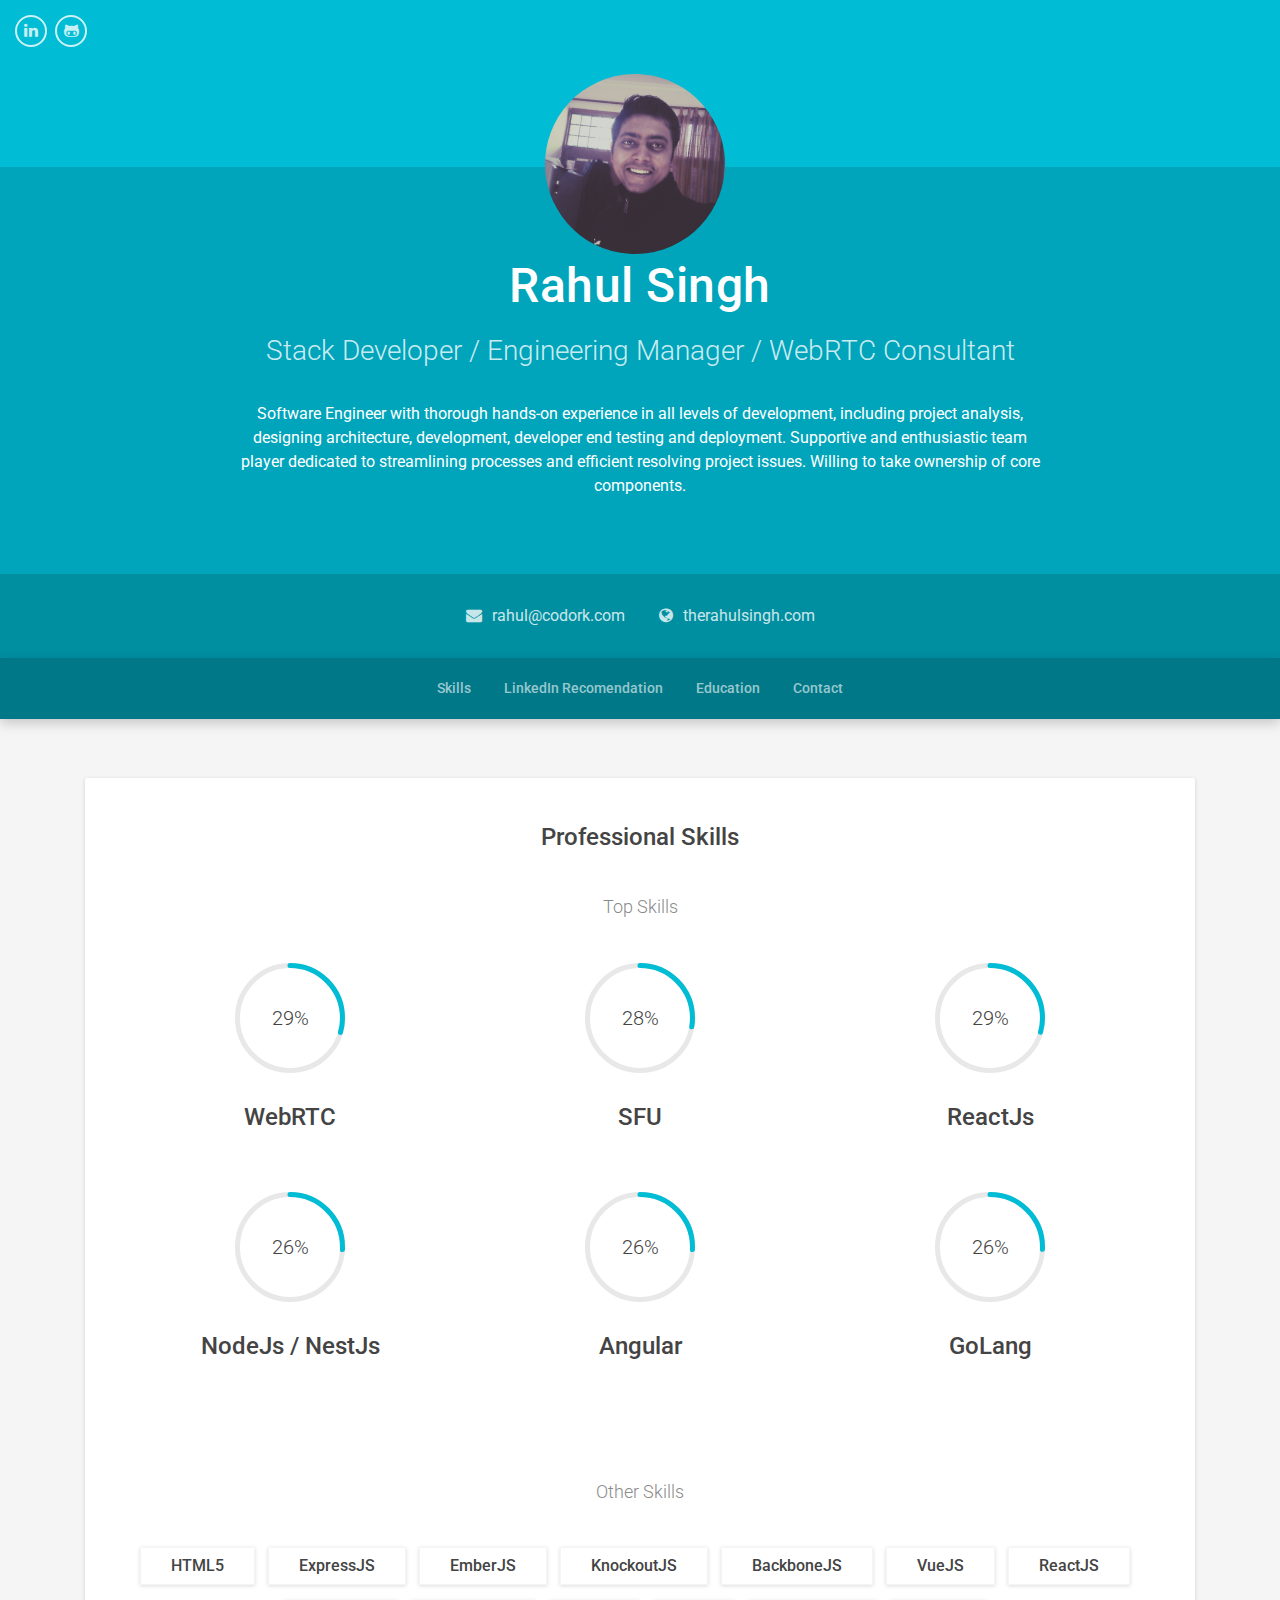
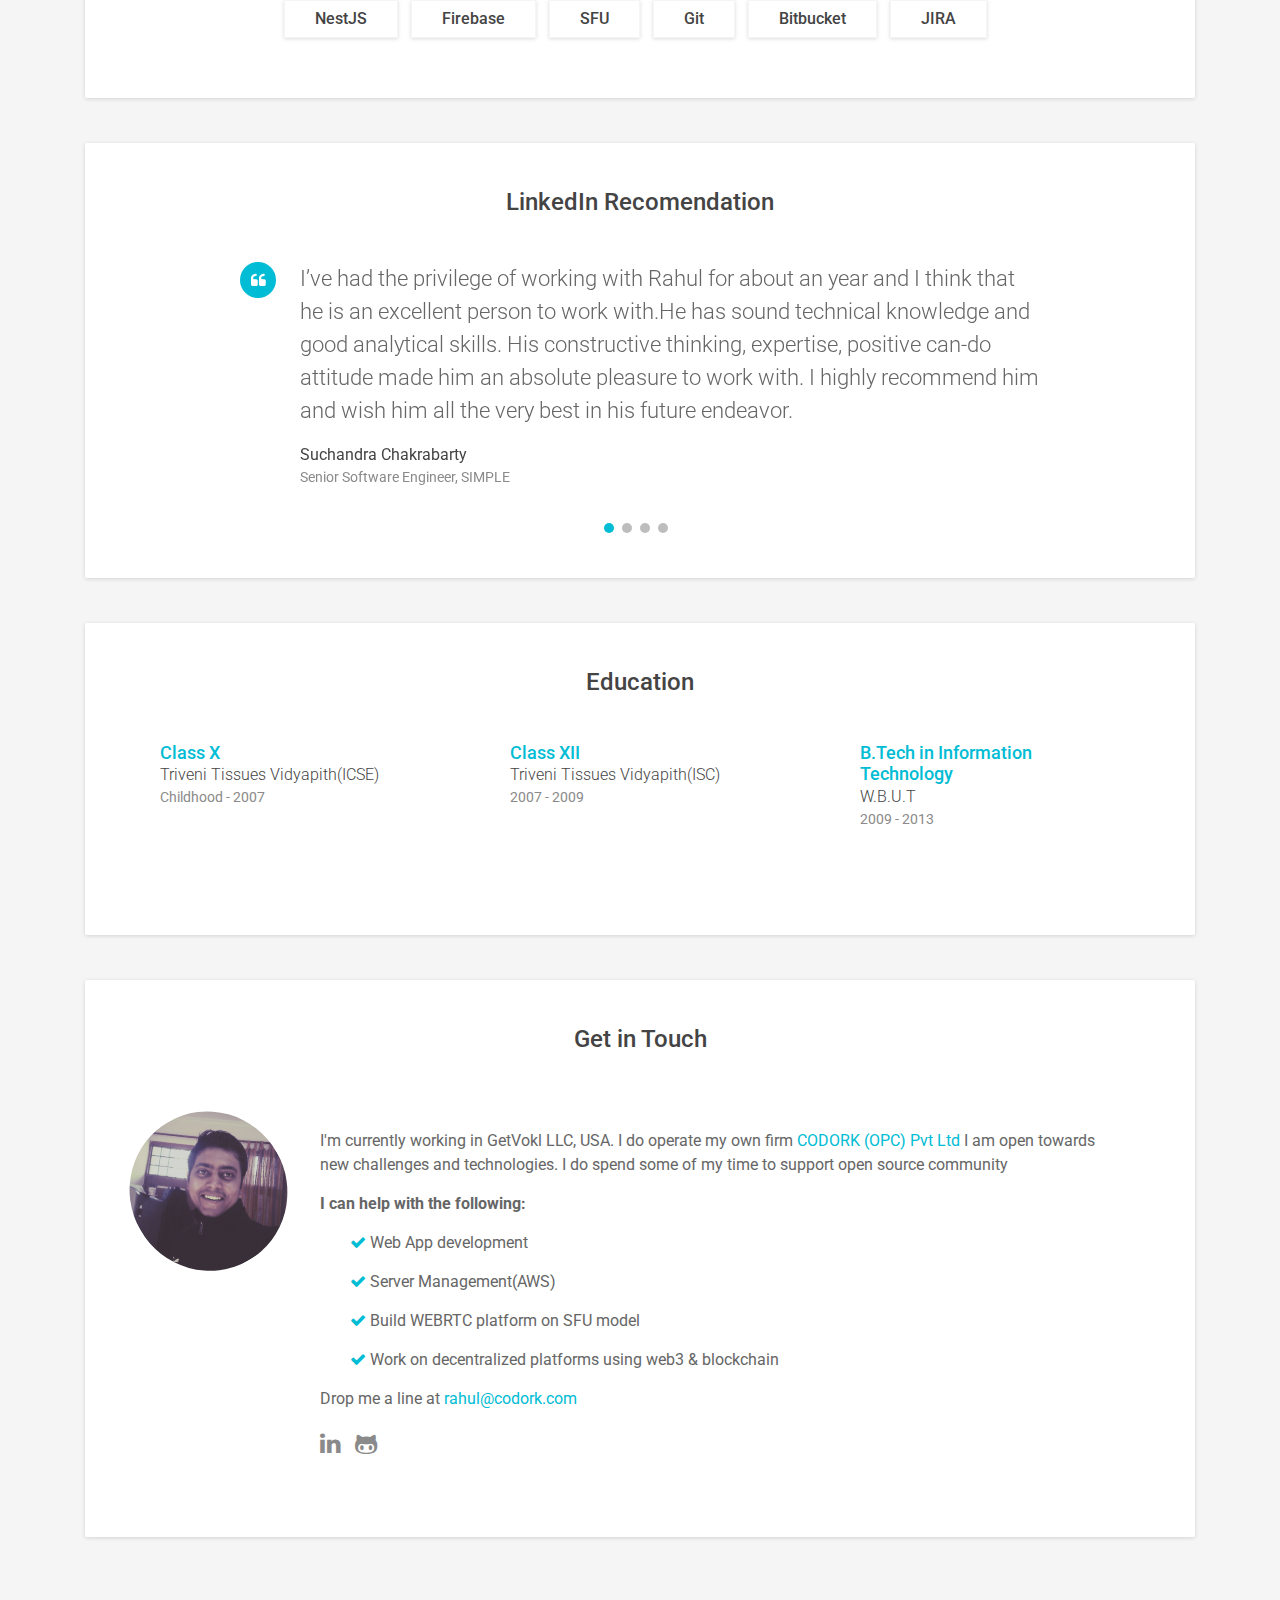
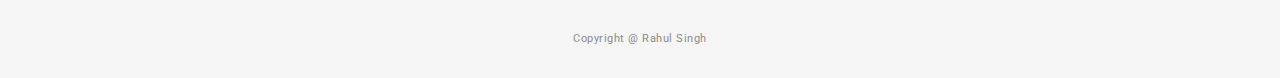
==== commit 4d23ced4: "minor change" ====
--- a/index.html
+++ b/index.html
@@ -279,7 +279,7 @@
             <div class="intro">
                 <img class="d-none d-md-block img-circle1" src="assets/images/profile-image.png" alt="">
                 <div class="dialog">
-                    <p>I'm currently working in GetVokl LLC, USA. I do operate my own firm <a href="https://codork.com">CODORK (OPC) Pvt Ltd</a>a> I am open towards new challenges and technologies. I do spend some of my time to support open source community </p>
+                    <p>I'm currently working in GetVokl LLC, USA. I do operate my own firm <a href="https://codork.com">CODORK (OPC) Pvt Ltd</a> I am open towards new challenges and technologies. I do spend some of my time to support open source community </p>
                     <p><strong>I can help with the following:</strong></p>
                     <ul class="list-unstyled service-list">
                         <li><i class="fa fa-check" aria-hidden="true"></i> Web App development</li>
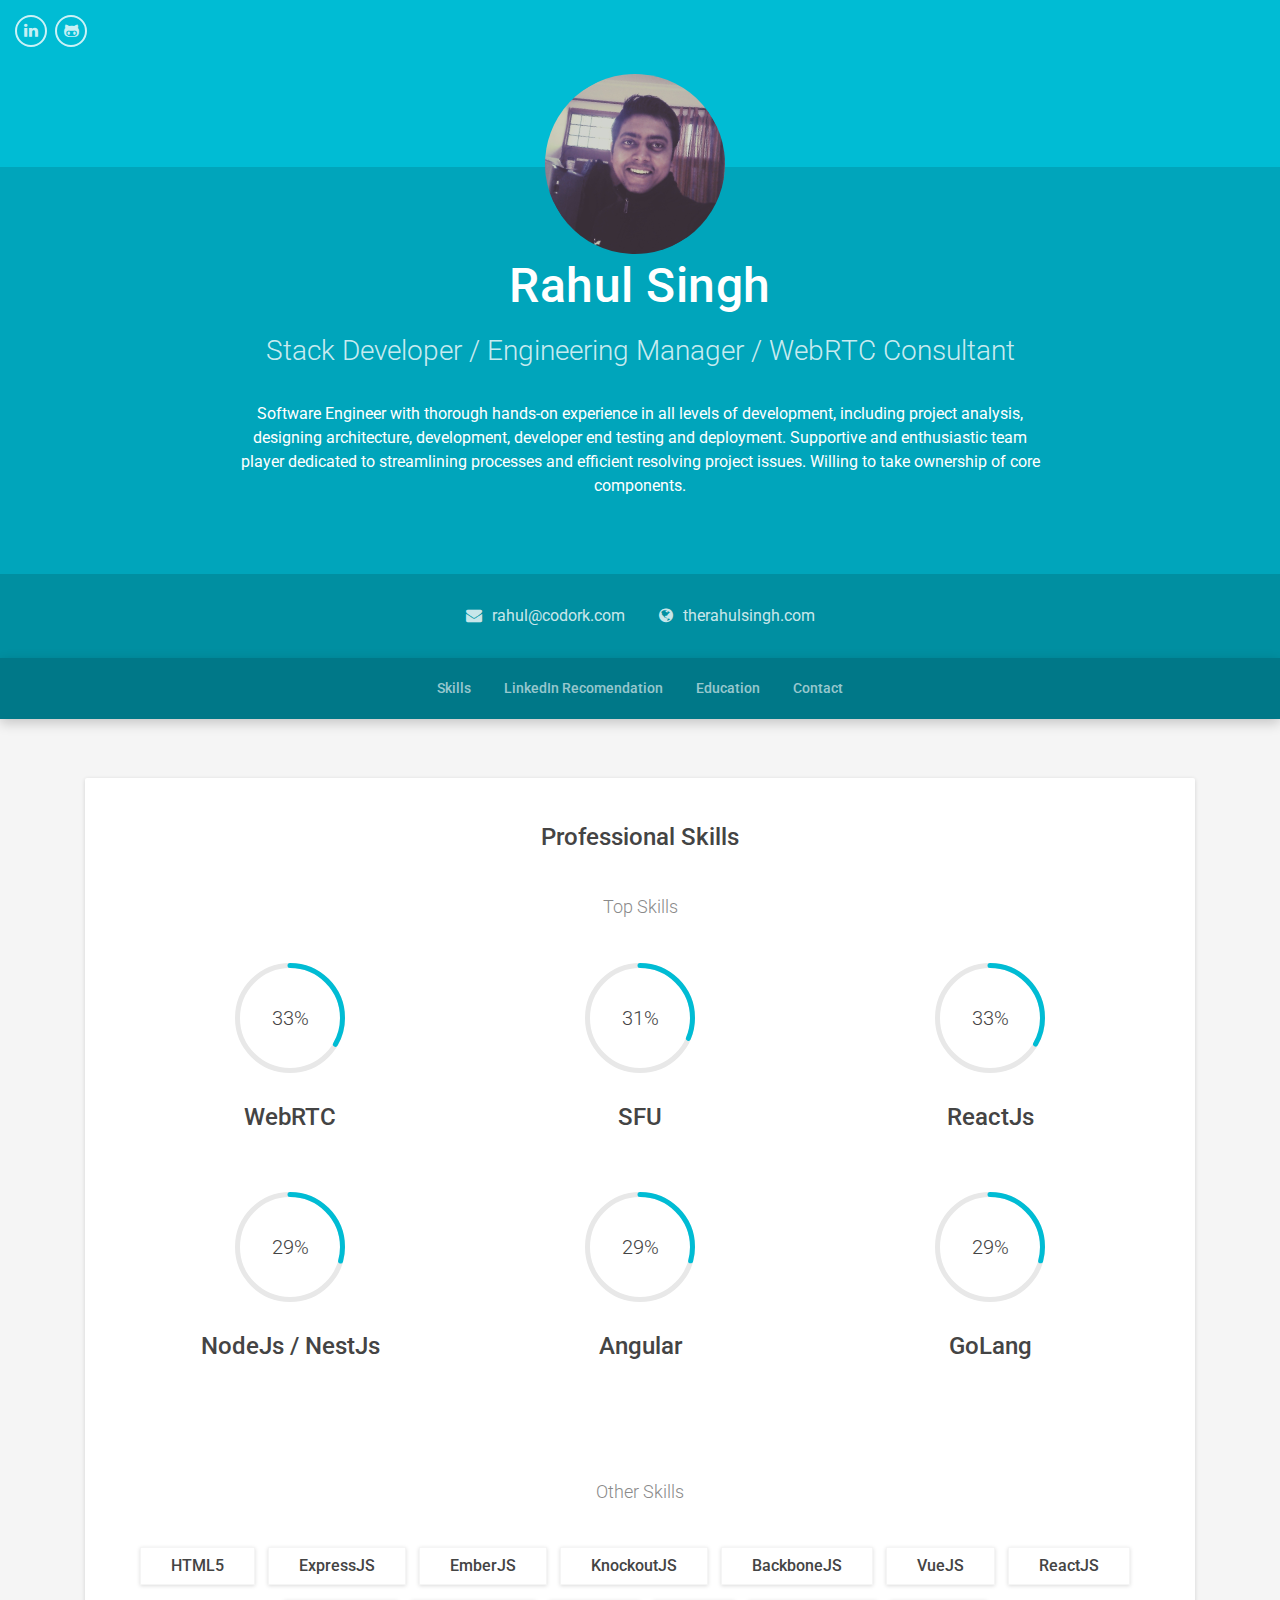
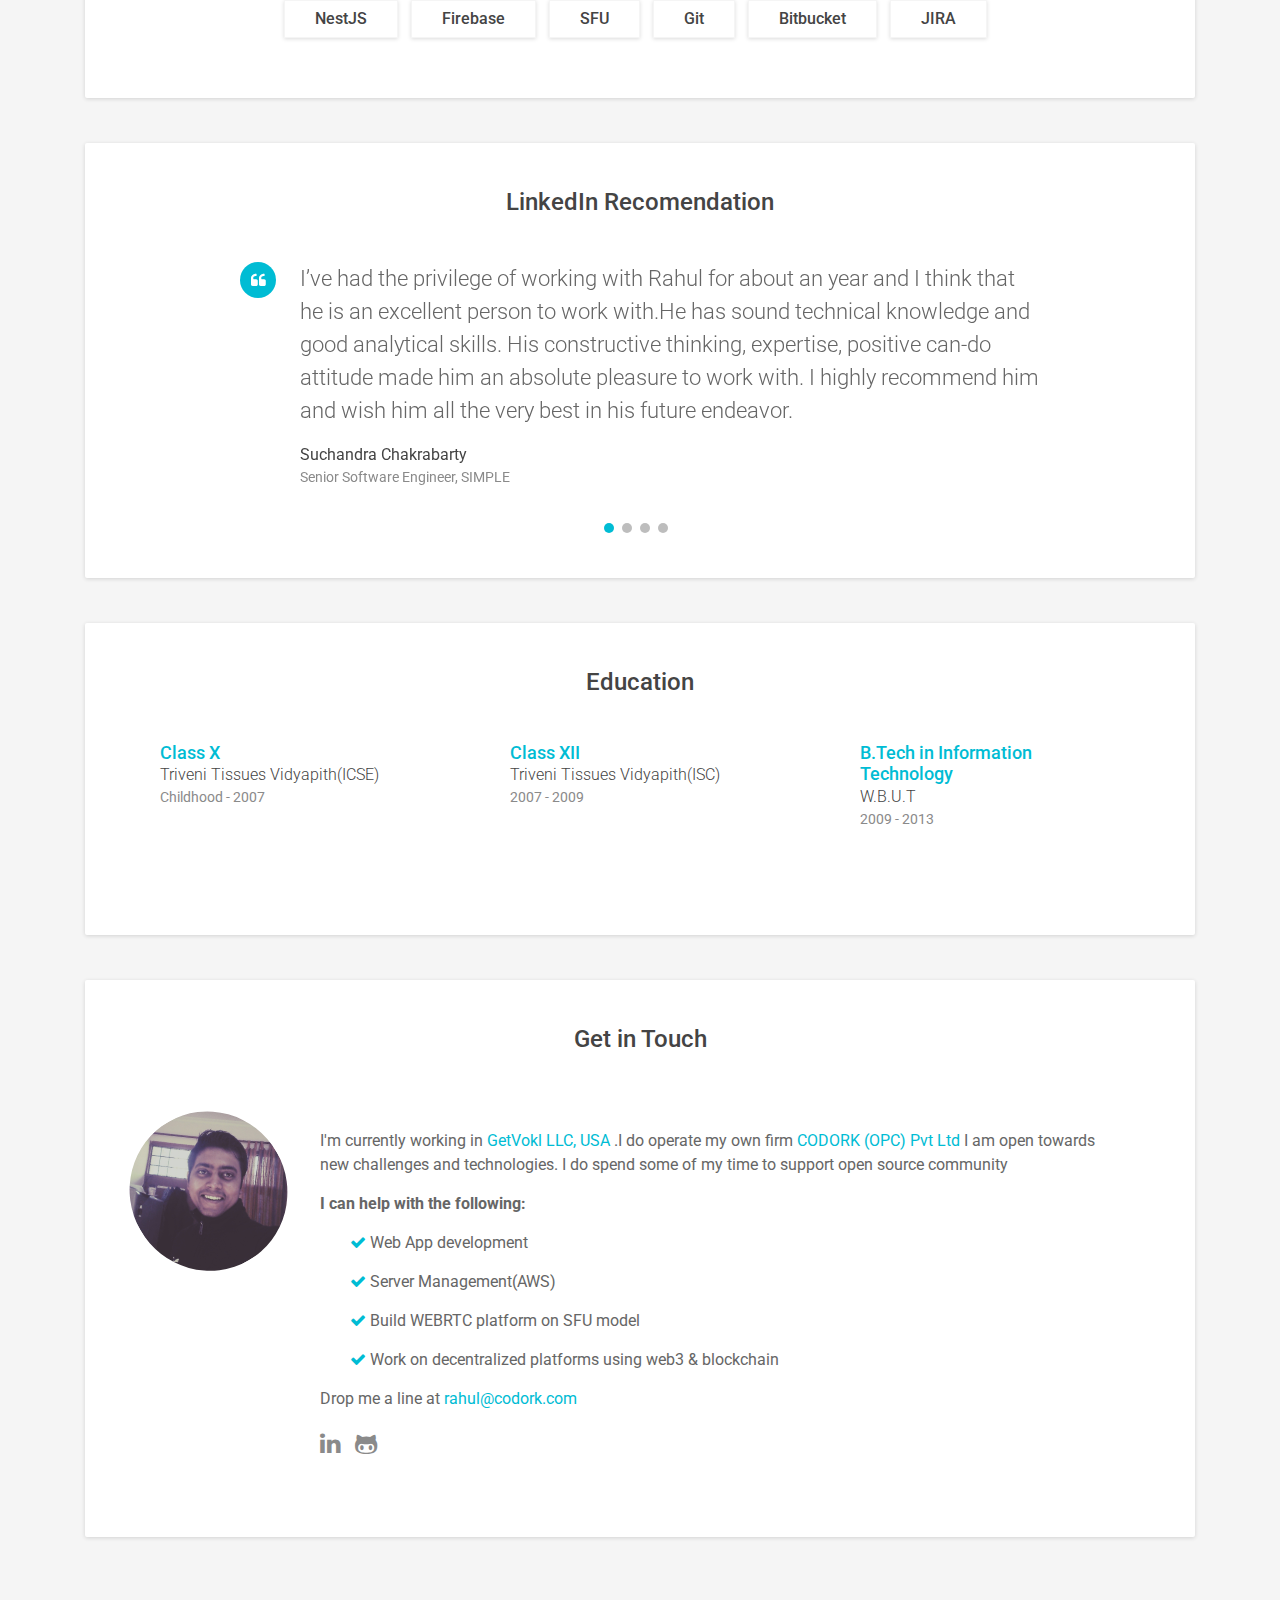
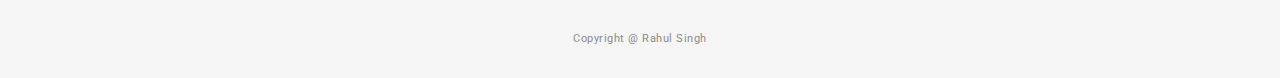
==== commit 53b6c713: "minor change" ====
--- a/index.html
+++ b/index.html
@@ -6,7 +6,7 @@
     <meta charset="utf-8">
     <meta http-equiv="X-UA-Compatible" content="IE=edge">
     <meta name="viewport" content="width=device-width, initial-scale=1.0">
-    <meta name="description" content="Stack Developer / Engineering Manager / WebRTC Consultant">
+    <meta name="description" content="Stack Developer / Engineering Manager / WebRTC Consultant / SFU / MEDIASOUP">
     <meta name="author" content="Rahul Singh">    
     <link rel="shortcut icon" href="favicon.ico">  
     <link href='https://fonts.googleapis.com/css?family=Roboto:400,500,400italic,300italic,300,500italic,700,700italic,900,900italic' rel='stylesheet' type='text/css'>
@@ -279,7 +279,7 @@
             <div class="intro">
                 <img class="d-none d-md-block img-circle1" src="assets/images/profile-image.png" alt="">
                 <div class="dialog">
-                    <p>I'm currently working in GetVokl LLC, USA. I do operate my own firm <a href="https://codork.com">CODORK (OPC) Pvt Ltd</a> I am open towards new challenges and technologies. I do spend some of my time to support open source community </p>
+                    <p>I'm currently working in <a href="https://about.getvokl.com/">GetVokl LLC, USA</a> .I do operate my own firm <a href="https://codork.com">CODORK (OPC) Pvt Ltd</a> I am open towards new challenges and technologies. I do spend some of my time to support open source community </p>
                     <p><strong>I can help with the following:</strong></p>
                     <ul class="list-unstyled service-list">
                         <li><i class="fa fa-check" aria-hidden="true"></i> Web App development</li>
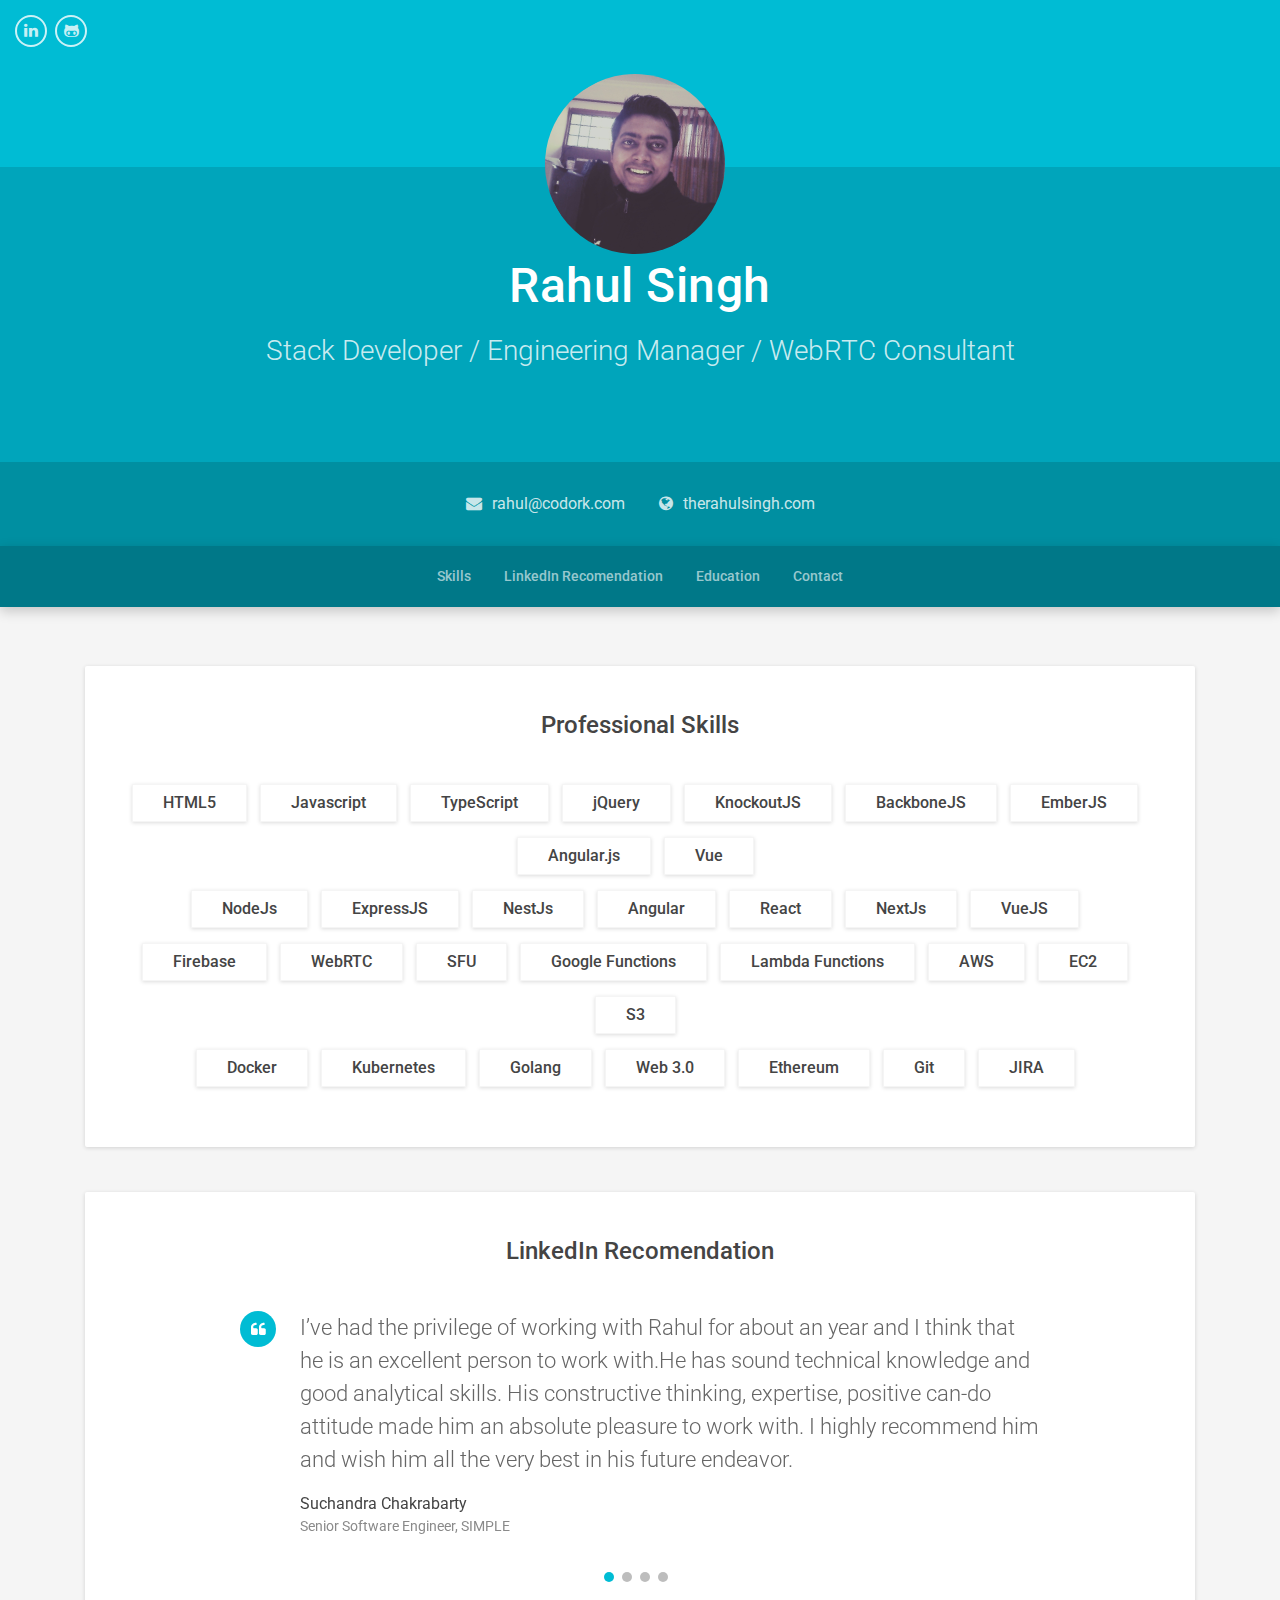
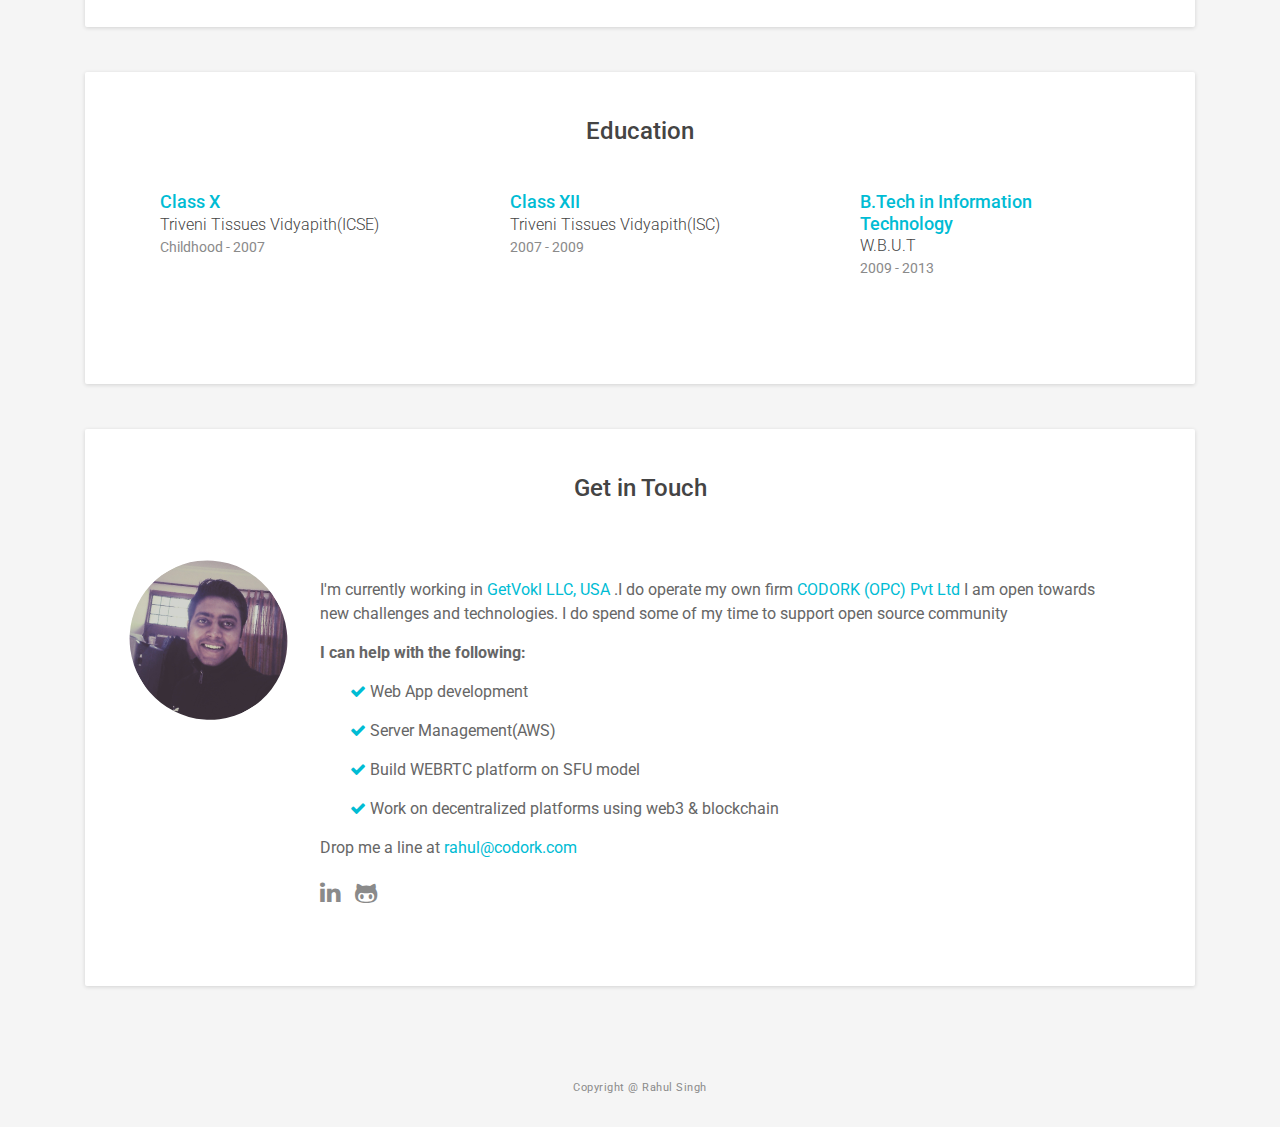
==== commit 83280f65: "some changes" ====
--- a/index.html
+++ b/index.html
@@ -40,8 +40,8 @@
                 <h1 class="name">Rahul Singh</h1>
                 <div class="title">Stack Developer / Engineering Manager / WebRTC Consultant</div>
                 <div class="profile">
-                    <p>Software Engineer with thorough hands-on experience in all levels of development, including project analysis, designing architecture, development, developer end testing and deployment. Supportive and enthusiastic team player dedicated to streamlining processes and efficient resolving project issues. Willing to take ownership of core components.</p>
-                </div><!--//profile-->
+                    <p></p>
+                </div>
             </div><!--//container-->
         </div><!--//intro-->
         
@@ -72,90 +72,43 @@
     <div class="wrapper container">                
         <section id="skills-section" class="skills-section section text-center">
             <h2 class="section-title">Professional Skills</h2>
-            <div class="top-skills">
-                <h3 class="subtitle">Top Skills</h3>
-                <div class="row">
-                    <div class="item col-12 col-md-4">
-                        <div class="item-inner">
-                            <div class="chart-easy-pie text-center">
-                                <div class="chart-theme-1 chart" data-percent="85"><span>90</span>%</div>
-                            </div>
-                            <h4 class="skill-name">WebRTC</h4>
-                            <div class="level"></div>
-                            <div class="desc"></div>
-                        </div><!--//item-inner-->
-                    </div><!--//item-->
-                    <div class="item col-12 col-md-4">
-                        <div class="item-inner">
-                            <div class="chart-easy-pie text-center">
-                                <div class="chart-theme-1 chart" data-percent="80"><span>80</span>%</div>
-                            </div>
-                            <h4 class="skill-name">SFU</h4>
-                            <div class="level"></div>
-                            <div class="desc"></div>
-                        </div><!--//item-inner-->
-                    </div><!--//item-->
-                    <div class="item col-12 col-md-4">
-                        <div class="item-inner">
-                            <div class="chart-easy-pie text-center">
-                                <div class="chart-theme-1 chart" data-percent="85"><span>85</span>%</div>
-                            </div>
-                            <h4 class="skill-name">ReactJs</h4>
-                            <div class="level"></div>
-                            <div class="desc"></div>
-                        </div><!--//item-inner-->
-                    </div><!--//item-->
-                </div><!--//row-->
-                <div class="row">
-                    <div class="item col-12 col-md-4">
-                        <div class="item-inner">
-                            <div class="chart-easy-pie text-center">
-                                <div class="chart-theme-1 chart" data-percent="75"><span>75</span>%</div>
-                            </div>
-                            <h4 class="skill-name">NodeJs / NestJs</h4>
-                            <div class="level"></div>
-                            <div class="desc"></div>
-                        </div><!--//item-inner-->
-                    </div><!--//item-->
-                    <div class="item col-12 col-md-4">
-                        <div class="item-inner">
-                            <div class="chart-easy-pie text-center">
-                                <div class="chart-theme-1 chart" data-percent="75"><span>75</span>%</div>
-                            </div>
-                            <h4 class="skill-name">Angular</h4>
-                            <div class="level"></div>
-                            <div class="desc"></div>
-                        </div><!--//item-inner-->
-                    </div><!--//item-->
-                    <div class="item col-12 col-md-4">
-                        <div class="item-inner">
-                            <div class="chart-easy-pie text-center">
-                                <div class="chart-theme-1 chart" data-percent="75"><span>60</span>%</div>
-                            </div>
-                            <h4 class="skill-name">GoLang</h4>
-                            <div class="level"></div>
-                            <div class="desc"></div>
-                        </div><!--//item-inner-->
-                    </div><!--//item-->
-                </div><!--//row-->
-            </div><!--//top-skills-->
             
             <div class="other-skills">
-                <h3 class="subtitle">Other Skills</h3>
+                <!-- <h3 class="subtitle">Top Skills</h3> -->
                 <div class="misc-skills">
                     <span class="skill-tag">HTML5</span>
-                    <span class="skill-tag">ExpressJS</span>
-                    <span class="skill-tag">EmberJS</span>
+                    <span class="skill-tag">Javascript</span>
+                    <span class="skill-tag">TypeScript</span>
+                    <span class="skill-tag">jQuery</span>
                     <span class="skill-tag">KnockoutJS</span>
                     <span class="skill-tag">BackboneJS</span>
+                    <span class="skill-tag">EmberJS</span>
+                    <span class="skill-tag">Angular.js</span>
+                    <span class="skill-tag">Vue</span>
+                    <br>
+                    <span class="skill-tag">NodeJs</span>
+                    <span class="skill-tag">ExpressJS</span>
+                    <span class="skill-tag">NestJs</span>
+                    <span class="skill-tag">Angular</span>
+                    <span class="skill-tag">React</span>
+                    <span class="skill-tag">NextJs</span>
                     <span class="skill-tag">VueJS</span>
-                    <span class="skill-tag">ReactJS</span>
                     <br>
-                    <span class="skill-tag">NestJS</span>
                     <span class="skill-tag">Firebase</span>
+                    <span class="skill-tag">WebRTC</span>
                     <span class="skill-tag">SFU</span>
+                    <span class="skill-tag">Google Functions</span>
+                    <span class="skill-tag">Lambda Functions</span>
+                    <span class="skill-tag">AWS</span>
+                    <span class="skill-tag">EC2</span>
+                    <span class="skill-tag">S3</span>
+                    <br>
+                    <span class="skill-tag">Docker</span>
+                    <span class="skill-tag">Kubernetes</span>
+                    <span class="skill-tag">Golang</span>
+                    <span class="skill-tag">Web 3.0</span>
+                    <span class="skill-tag">Ethereum</span>
                     <span class="skill-tag">Git</span>
-                    <span class="skill-tag">Bitbucket</span>
                     <span class="skill-tag">JIRA</span>
                 </div>
             </div><!--//other-skills-->
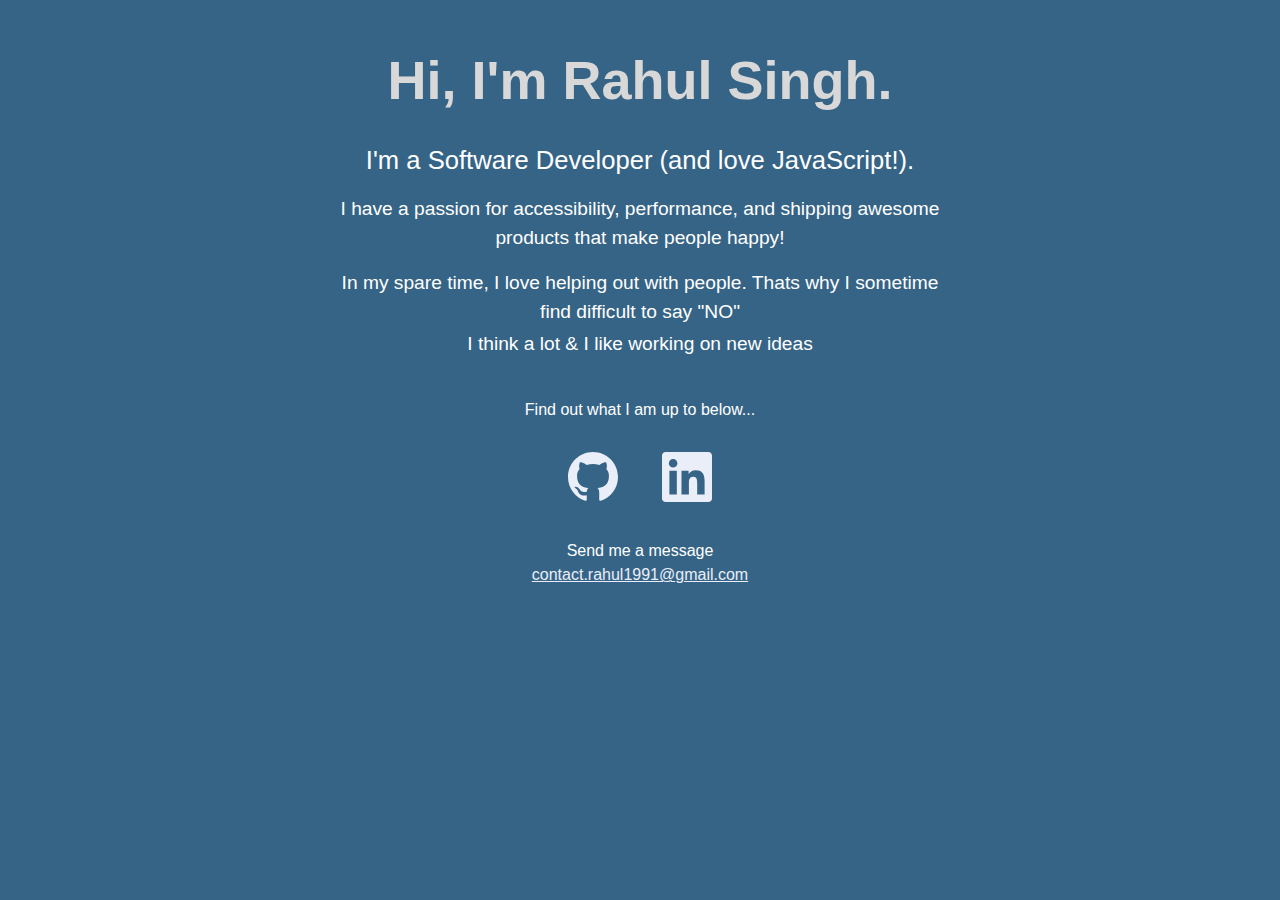
==== commit d5e3dac7: "changes done" ====
--- a/index.html
+++ b/index.html
@@ -1,278 +1,70 @@
 <!DOCTYPE html>
-<html lang="en"> 
-<head>
-    <title>Rahul Singh</title>
-    <!-- Meta -->
-    <meta charset="utf-8">
-    <meta http-equiv="X-UA-Compatible" content="IE=edge">
-    <meta name="viewport" content="width=device-width, initial-scale=1.0">
-    <meta name="description" content="Stack Developer / Engineering Manager / WebRTC Consultant / SFU / MEDIASOUP">
-    <meta name="author" content="Rahul Singh">    
-    <link rel="shortcut icon" href="favicon.ico">  
-    <link href='https://fonts.googleapis.com/css?family=Roboto:400,500,400italic,300italic,300,500italic,700,700italic,900,900italic' rel='stylesheet' type='text/css'>
-    <!-- Global CSS -->
-    <link rel="stylesheet" href="assets/plugins/bootstrap/css/bootstrap.min.css">   
-    <!-- Plugins CSS -->
-    <link rel="stylesheet" href="assets/plugins/font-awesome/css/font-awesome.css">
-    <!-- Theme CSS -->  
-    <link id="theme-style" rel="stylesheet" href="assets/css/styles.css">
-    <!-- HTML5 shim and Respond.js for IE8 support of HTML5 elements and media queries -->
-    <!--[if lt IE 9]>
-      <script src="https://oss.maxcdn.com/html5shiv/3.7.2/html5shiv.min.js"></script>
-      <script src="https://oss.maxcdn.com/respond/1.4.2/respond.min.js"></script>
-    <![endif]-->
-</head> 
 
-<body>
+<html lang="en"><head><meta http-equiv="Content-Type" content="text/html; charset=UTF-8">
     
-    <header class="header">
-        <div class="top-bar container-fluid">
-            <div class="actions"></div><!--//actions-->
-            <ul class="social list-inline">
-                <li class="list-inline-item"><a href="https://www.linkedin.com/in/rahulsingh91/" target="blank"><i class="fa fa-linkedin" aria-hidden="true"></i></a></li>
-                <li class="list-inline-item"><a href="https://github.com/rahulsingh-js?tab=repositories" target="blank"><i class="fa fa-github-alt" aria-hidden="true"></i></a></li>
-            </ul><!--//social-->
-        </div><!--//top-bar-->
-        
-        <div class="intro">
-            <div class="container text-center">
-                <img class="img-circle" src="assets/images/profile-image.png" alt="">
-                <h1 class="name">Rahul Singh</h1>
-                <div class="title">Stack Developer / Engineering Manager / WebRTC Consultant</div>
-                <div class="profile">
-                    <p></p>
-                </div>
-            </div><!--//container-->
-        </div><!--//intro-->
-        
-        <div class="contact-info">
-            <div class="container text-center">
-                <ul class="list-inline">
-                    <li class="email list-inline-item"><i class="fa fa-envelope"></i><a href="mailto:rahul@codork.com">rahul@codork.com</a></li>
-                    <li class="website list-inline-item"><i class="fa fa-globe"></i><a href="#" target="_blank">therahulsingh.com</a></li>
-                </ul>
-            </div><!--//container-->
-        </div><!--//contact-info-->
-        
-        <div class="page-nav-space-holder d-none d-md-block">
-            <div id="page-nav-wrapper" class="page-nav-wrapper text-center">
-                <div class="container">
-                    <ul id="page-nav" class="nav page-nav list-inline">
-                        <li class="nav-item"><a class="scrollto nav-link" href="#skills-section">Skills</a></li>
-                        <li class="nav-item"><a class="scrollto nav-link" href="#testimonials-section">LinkedIn Recomendation</a></li>
-                        <li class="nav-item"><a class="scrollto nav-link" href="#education-section">Education</a></li>
-                        <li class="nav-item"><a class="scrollto nav-link" href="#contact-section">Contact</a></li>
-                    </ul><!--//page-nav-->
-                </div>
-            </div><!--//page-nav-wrapper-->
-        </div>
-        
-    </header><!--//header-->
-    
-    <div class="wrapper container">                
-        <section id="skills-section" class="skills-section section text-center">
-            <h2 class="section-title">Professional Skills</h2>
-            
-            <div class="other-skills">
-                <!-- <h3 class="subtitle">Top Skills</h3> -->
-                <div class="misc-skills">
-                    <span class="skill-tag">HTML5</span>
-                    <span class="skill-tag">Javascript</span>
-                    <span class="skill-tag">TypeScript</span>
-                    <span class="skill-tag">jQuery</span>
-                    <span class="skill-tag">KnockoutJS</span>
-                    <span class="skill-tag">BackboneJS</span>
-                    <span class="skill-tag">EmberJS</span>
-                    <span class="skill-tag">Angular.js</span>
-                    <span class="skill-tag">Vue</span>
-                    <br>
-                    <span class="skill-tag">NodeJs</span>
-                    <span class="skill-tag">ExpressJS</span>
-                    <span class="skill-tag">NestJs</span>
-                    <span class="skill-tag">Angular</span>
-                    <span class="skill-tag">React</span>
-                    <span class="skill-tag">NextJs</span>
-                    <span class="skill-tag">VueJS</span>
-                    <br>
-                    <span class="skill-tag">Firebase</span>
-                    <span class="skill-tag">WebRTC</span>
-                    <span class="skill-tag">SFU</span>
-                    <span class="skill-tag">Google Functions</span>
-                    <span class="skill-tag">Lambda Functions</span>
-                    <span class="skill-tag">AWS</span>
-                    <span class="skill-tag">EC2</span>
-                    <span class="skill-tag">S3</span>
-                    <br>
-                    <span class="skill-tag">Docker</span>
-                    <span class="skill-tag">Kubernetes</span>
-                    <span class="skill-tag">Golang</span>
-                    <span class="skill-tag">Web 3.0</span>
-                    <span class="skill-tag">Ethereum</span>
-                    <span class="skill-tag">Git</span>
-                    <span class="skill-tag">JIRA</span>
-                </div>
-            </div><!--//other-skills-->
-            
-        </section><!--//skills-section-->
-        
-        <section id="testimonials-section" class="testimonials-section section">
-            <h2 class="section-title">LinkedIn Recomendation</h2>
-            
-            <div id="testimonials-carousel" class="testimonials-carousel carousel slide" data-interval="8000">
-                
-                <!-- Indicators -->
-                <ol class="carousel-indicators">
-                    <li data-target="#testimonials-carousel" data-slide-to="0" class="active"></li>
-                    <li data-target="#testimonials-carousel" data-slide-to="1"></li>
-                    <li data-target="#testimonials-carousel" data-slide-to="2"></li>
-                    <li data-target="#testimonials-carousel" data-slide-to="3"></li>
-                </ol>
-                
-                <!-- Wrapper for slides -->
-                <div class="carousel-inner">
-                    <div class="item carousel-item active">
-                        <blockquote class="quote">      
-                            <i class="fa fa-quote-left"></i>                            
-                            <p>I’ve had the privilege of working with Rahul for about an year and I think that he is an excellent person to work with.He has sound technical knowledge and good analytical skills.
-                                His constructive thinking, expertise, positive can-do attitude made him an absolute pleasure to work with.
-                                I highly recommend him and wish him all the very best in his future endeavor.</p>
-                        </blockquote>    
-                        <div class="source">
-                            <div class="name">Suchandra Chakrabarty</div>
-                            <div class="position">Senior Software Engineer, SIMPLE</div>
-                        </div><!--//source-->                          
-                    </div><!--//item-->
+    <meta name="viewport" content="width=device-width, initial-scale=1, shrink-to-fit=no">
+    <meta http-equiv="x-ua-compatible" content="ie=edge">
 
-                    <div class="item carousel-item">
-                        <blockquote class="quote">
-                            <p><i class="fa fa-quote-left"></i>
-                                Rahul is a a great developer to work with. He understands the client's requirements and expectation very well. He and his team in Meta design solutions made a mobile application for us. The product was an instant insurance platform. I would highly recommend him as a Lead for Frontend development projects. He is also very punctual with feature delivery and coordinates with the client timelines quite well.
-                            </p>
-                        </blockquote>
-                        <div class="source">
-                            <div class="name">Suprith Reddy</div>
-                            <div class="position">Co-founder, Ophigo</div>
-                        </div><!--//source-->   
-                    </div><!--//item-->
+    <title>Rahul Singh | Software Builder</title>
+    <meta name="description" content="Rahul Singh is a software builder from Bangalore, India. He specializes in JavaScript, NodeJS, Ionic, Golang along with HTML, CSS, &amp; more.">
 
-                    <div class="item carousel-item">
-                        <blockquote class="quote">
-                            <p><i class="fa fa-quote-left"></i>
-                                Rahul is energetic person who is always ready to owe challenging task. Worked with him for more than a year. The dedication he show to perform and complete the assignment was very impressive.
-                            </p>
-                        </blockquote>       
-                        <div class="source">
-                            <div class="name">Mantu Nigam</div>
-                            <div class="position"></div>
-                        </div><!--//source-->          
-                    </div><!--//item-->
+    <link rel="apple-touch-icon" sizes="180x180" href="./assets/icons/apple-touch-icon.png">
+    <link rel="icon" type="image/png" sizes="32x32" href="./assets/icons/favicon-32x32.png">
+    <link rel="icon" type="image/png" sizes="16x16" href="./assets/icons/favicon-16x16.png">
 
-                    <div class="item carousel-item">
-                        <blockquote class="quote">
-                            <p><i class="fa fa-quote-left"></i>
-                                Rahul is the type of engineer you want. In my observations Rahul brings a unique combination of high creativity when it comes to solutioning and a cooperative nature that allows him to disagree but commit to solutions. He seemed genuinely to understand what quality means and holds himself to delivering it. Rahul is the type of engineer who stays informed of the newest and most scalable solutions because it's fun to be good at stuff. I'd hire him again if the opportunity presented itself someday. 
-                                Rahul has an excellent mind for development. He is a self-starter, and easily understands business problems and quickly delivers great solutions. He is prompt and timely, and has excellent communication skills. My favourite thing about working with Rahul is that he just "gets" the code. I never had to explain things more than once, and he always took the initiative to gain a deeper understanding of our technologies himself. It would truly be a pleasure to work with him again.
-                            </p>
-                        </blockquote>       
-                        <div class="source">
-                            <div class="name">Lokesh Arora</div>
-                            <div class="position">CTO, GetVokl</div>
-                        </div><!--//source-->          
-                    </div><!--//item-->
-                </div><!--//carousel-inner-->
-            </div><!--//testimonials-carousel-->
-            
-        </section><!--//section-->
+    <link rel="stylesheet" href="./assets/css/app.min.css">
+  </head>
+  <body>
+    <main>
+      <h1>Hi, I'm Rahul Singh.</h1>
 
-        <section id="education-section" class="education-section section">
-            <h2 class="section-title">Education</h2>
-            <div class="row">
-                <div class="item col-12 col-md-4">
-                    <div class="item-inner">
-                        <h3 class="degree">Class X</h3>
-                        <div class="education-body">
-                            Triveni Tissues Vidyapith(ICSE)
-                        </div><!--//education-body-->
-                        <div class="time">Childhood - 2007</div>
-                        <!-- <div class="desc">
-                            Lorem ipsum dolor sit amet, consectetuer adipiscing elit. Aenean commodo ligula eget dolor. Aenean massa. Cum sociis natoque penatibus et magnis dis parturient 
-                        </div> -->
-                    </div><!--//item-inner-->
-                </div><!--//item-->
-                <div class="item col-12 col-md-4">
-                    <div class="item-inner">
-                        <h3 class="degree">Class XII</h3>
-                        <div class="education-body">
-                            Triveni Tissues Vidyapith(ISC)
-                        </div><!--//education-body-->
-                        <div class="time">2007 - 2009</div>
-                        <!-- <div class="desc">
-                            Lorem ipsum dolor sit amet, consectetuer adipiscing elit. Aenean commodo ligula eget dolor. Aenean massa. Cum sociis natoque penatibus et magnis dis parturient 
-                        </div> -->
-                    </div><!--//item-inner-->
-                </div><!--//item-->
-                <div class="item col-12 col-md-4">
-                    <div class="item-inner">
-                        <h3 class="degree">B.Tech in Information Technology</h3>
-                        <div class="education-body">
-                            W.B.U.T
-                        </div><!--//education-body-->
-                        <div class="time">2009 - 2013</div>
-                        <!-- <div class="desc">
-                            Lorem ipsum dolor sit amet, consectetuer adipiscing elit. Aenean commodo ligula eget dolor. Aenean massa. Cum sociis natoque penatibus et magnis dis parturient 
-                        </div> -->
-                    </div><!--//item-inner-->
-                </div><!--//item-->
-                
-            </div><!--//row-->
-        </section><!--//section-->
-        
-        <section id="contact-section" class="contact-section section">
-            <h2 class="section-title">Get in Touch</h2>
-            <div class="intro">
-                <img class="d-none d-md-block img-circle1" src="assets/images/profile-image.png" alt="">
-                <div class="dialog">
-                    <p>I'm currently working in <a href="https://about.getvokl.com/">GetVokl LLC, USA</a> .I do operate my own firm <a href="https://codork.com">CODORK (OPC) Pvt Ltd</a> I am open towards new challenges and technologies. I do spend some of my time to support open source community </p>
-                    <p><strong>I can help with the following:</strong></p>
-                    <ul class="list-unstyled service-list">
-                        <li><i class="fa fa-check" aria-hidden="true"></i> Web App development</li>
-                        <li><i class="fa fa-check" aria-hidden="true"></i> Server Management(AWS) </li>
-                        <li><i class="fa fa-check" aria-hidden="true"></i> Build WEBRTC platform on SFU model</li>
-                        <li><i class="fa fa-check" aria-hidden="true"></i> Work on decentralized platforms using web3 & blockchain</li>
-                    </ul>
-                    <p>Drop me a line at <a href="mailto:rahul@codork.com">rahul@codork.com</a></p>
-                    <ul class="social list-inline">
-                        <li class="list-inline-item"><a href="https://www.linkedin.com/in/rahulsingh91/" target="blank"><i class="fa fa-linkedin" aria-hidden="true"></i></a></li>
-                        <li class="list-inline-item"><a href="https://github.com/rahulsingh-js?tab=repositories" target="blank"><i class="fa fa-github-alt" aria-hidden="true"></i></a></li>
-                    </ul><!--//social-->
-                </div><!--//diaplog-->
-            </div><!--//intro-->
+      <div class="about">
+        <p>I'm a Software Developer (and love JavaScript!).</p>
+        <p style="margin-top: 1rem;">
+          I have a passion for accessibility, performance, and shipping awesome
+          products that make people happy!
+        </p>
+        <p style="margin-top: 1rem;">In my spare time, I love helping out with people. Thats why I sometime find difficult to say "NO"</p>
+        <p>I think a lot & I like working on new ideas</p>
+        <p>Find out what I am up to below...</p>
+      </div>
 
-        </section><!--//section-->
-        
-    </div><!--//wrapper-->
-    
-    <footer class="footer text-center">
-        <div class="container">
-            <small class="copyright">Copyright @ <a href="#" target="_blank">Rahul Singh</a></small>
-        </div>
-    </footer>
-    
-    <!-- Javascript -->          
-    <script type="text/javascript" src="assets/plugins/jquery-3.2.1.min.js"></script>
-    <script type="text/javascript" src="assets/plugins/popper.min.js"></script> 
-    <script type="text/javascript" src="assets/plugins/bootstrap/js/bootstrap.min.js"></script>  
-    <script type="text/javascript" src="assets/plugins/back-to-top.js"></script>
-    <script type="text/javascript" src="assets/plugins/jquery-scrollTo/jquery.scrollTo.min.js"></script> 
-    <script type="text/javascript" src="assets/plugins/easy-pie-chart/dist/jquery.easypiechart.min.js"></script>
-    <script type="text/javascript" src="assets/plugins/imagesloaded.pkgd.min.js"></script> 
-    <script type="text/javascript" src="assets/plugins/isotope.pkgd.min.js"></script>  
+      <div class="external-links">
+        <a href="https://github.com/hellorahulsingh" target="_blank" rel="nofollow noopener">
+          <span class="sr-only">My GitHub profile</span>
+          <svg viewBox="0 0 16 16" aria-labelledby="ghTitle">
+            <title id="ghTitle">GitHub icon</title>
+            <path d="M8 0C3.58 0 0 3.582 0 8c0 3.535 2.292 6.533 5.47 7.59.4.075.547-.172.547-.385 0-.19-.007-.693-.01-1.36-2.226.483-2.695-1.073-2.695-1.073-.364-.924-.89-1.17-.89-1.17-.725-.496.056-.486.056-.486.803.056 1.225.824 1.225.824.714 1.223 1.873.87 2.33.665.072-.517.278-.87.507-1.07-1.777-.2-3.644-.888-3.644-3.953 0-.873.31-1.587.823-2.147-.083-.202-.358-1.015.077-2.117 0 0 .672-.215 2.2.82.638-.178 1.323-.266 2.003-.27.68.004 1.364.092 2.003.27 1.527-1.035 2.198-.82 2.198-.82.437 1.102.163 1.915.08 2.117.513.56.823 1.274.823 2.147 0 3.073-1.87 3.75-3.653 3.947.287.246.543.735.543 1.48 0 1.07-.01 1.933-.01 2.195 0 .215.144.463.55.385C13.71 14.53 16 11.534 16 8c0-4.418-3.582-8-8-8"></path>
+          </svg>
+        </a>
 
-    <!-- custom js -->
-    <script type="text/javascript" src="assets/js/main.js"></script>
-    
-    <!-- Style Switcher (REMOVE ON YOUR PRODUCTION SITE) -->
-    <script src="assets/js/demo/style-switcher.js"></script>     
-</body>
-</html> 
+        <a href="https://www.linkedin.com/in/rahulsingh91/" target="_blank" rel="nofollow noopener">
+          <span class="sr-only">My LinkedIn profile</span>
+          <svg viewBox="0 0 16 16" aria-labelledby="linkedinTitle">
+            <title id="linkedinTitle">LinkedIn icon</title>
+            <path d="M13.632 13.635h-2.37V9.922c0-.886-.018-2.025-1.234-2.025-1.235 0-1.424.964-1.424 1.96v3.778h-2.37V6H8.51V7.04h.03c.318-.6 1.092-1.233 2.247-1.233 2.4 0 2.845 1.58 2.845 3.637v4.188zM3.558 4.955c-.762 0-1.376-.617-1.376-1.377 0-.758.614-1.375 1.376-1.375.76 0 1.376.617 1.376 1.375 0 .76-.617 1.377-1.376 1.377zm1.188 8.68H2.37V6h2.376v7.635zM14.816 0H1.18C.528 0 0 .516 0 1.153v13.694C0 15.484.528 16 1.18 16h13.635c.652 0 1.185-.516 1.185-1.153V1.153C16 .516 15.467 0 14.815 0z" fill-rule="nonzero"></path>
+          </svg>
+        </a>
+      </div>
+      <div class="other-external">
+        Send me a message<br>
+        <a id="other" class="other"></a>
+      </div>
+    </main>
 
+    <script type="text/javascript">
+      (function () {
+        const element = document.getElementById('other');
+
+        const hide = '<span class="mo">mosier</span>';
+        let str = 'contact.rahul1991';
+        str += '@';
+        str += hide;
+        str += 'gmail';
+        str += '&#46;com';
+
+        element.innerHTML = str;
+        element.href = `mailto:${str.replace(hide, '').replace('&#46;', '.')}`;
+      })();
+    </script>
+</body></html>--- a/assets/css/app.min.css
+++ b/assets/css/app.min.css
@@ -0,0 +1 @@
+body,html,li,ol,ul{margin:0;padding:0}h1,h2,h3,h4,h5,h6,p{margin-top:0}img{border:0}li{list-style:none}body,html{color:#fff;font-family:-apple-system,BlinkMacSystemFont,Segoe UI,Helvetica,Arial,sans-serif,Apple Color Emoji,Segoe UI Emoji;font-size:16px;line-height:1.5}body{background-color:#366486}main{margin:0 auto;padding-left:15px;padding-right:15px;text-align:center}h1{color:#d8d8d8;margin-bottom:20px;margin-top:40px;font-size:3.375rem}.about{margin:0 auto;width:100%}@media only screen and (min-width:800px){.about{width:50%}}.about p{font-size:1.2rem;margin:0;padding:0;margin-top:3px}.about p:first-of-type{font-size:1.6rem}.about p:last-of-type{font-size:1rem;margin-top:2.5rem}.mo{display:none}a{color:#eaeef9;text-decoration:underline}a:hover{color:#cbdbe6;text-decoration:none}.external-links{margin-top:30px;margin-bottom:30px}.external-links a{display:inline-block;fill:#eaeef9;margin:0 20px;text-decoration:none}.external-links a:active,.external-links a:focus,.external-links a:hover{fill:#cbdbe6}.external-links svg{width:50px}.sr-only{position:absolute;width:1px;height:1px;overflow:hidden}